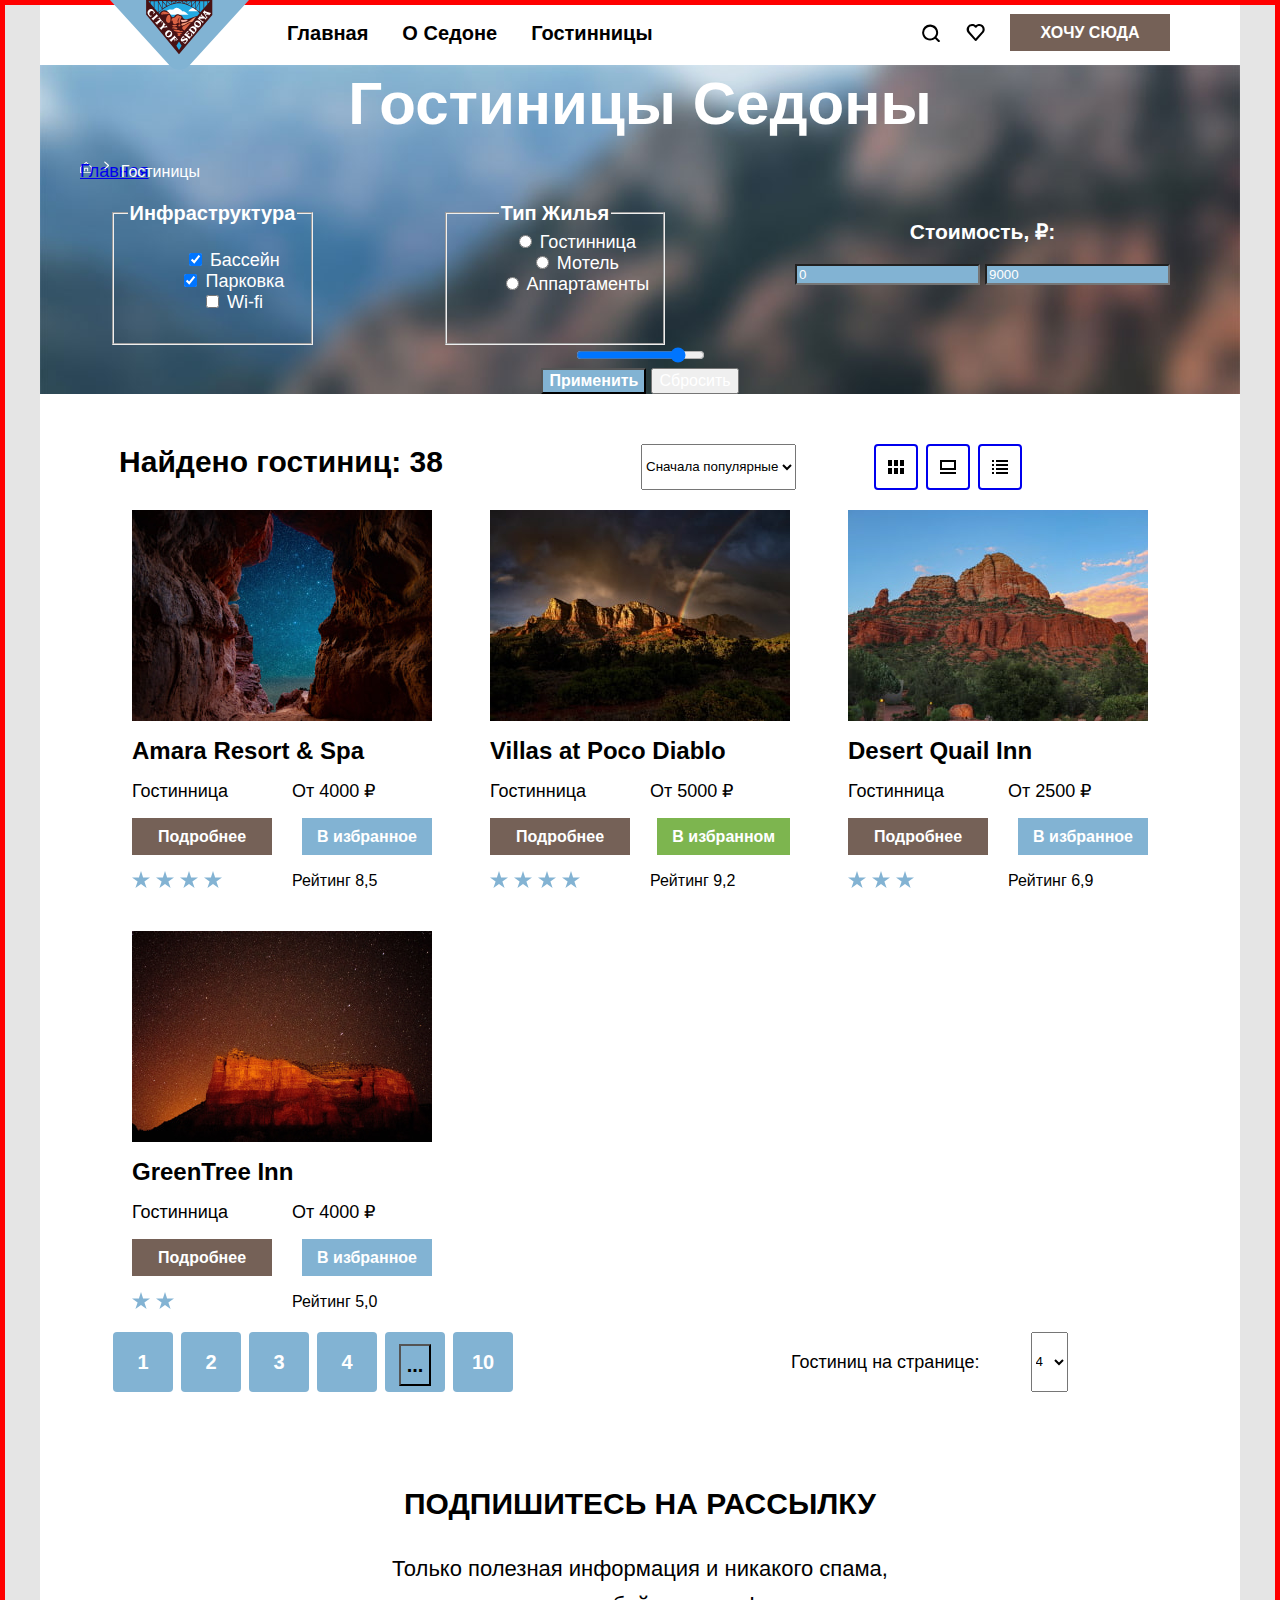
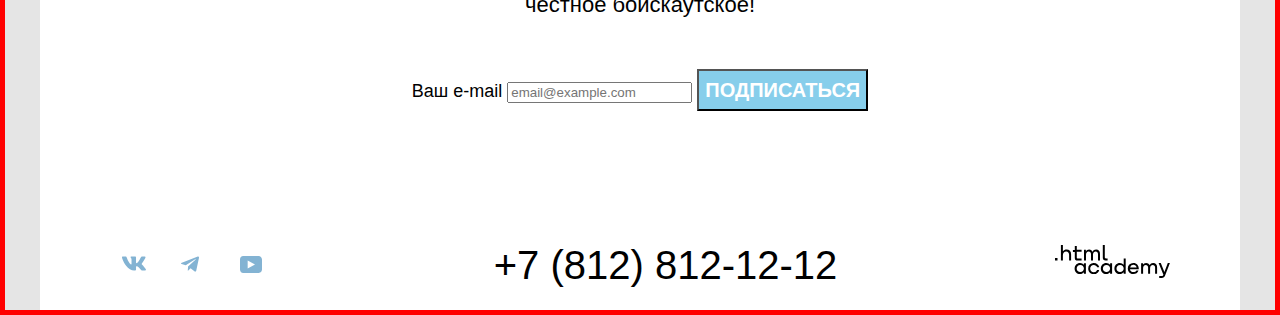
==== catalog.html @ 2bf690bb "30.06" ====
<!DOCTYPE html>
<html lang="ru">

<head>
  <meta charset="utf-8">
  <title>Седона</title>
  <link rel="stylesheet" href="./styles/styles.css">
</head>

<body>
  <div class="conteiner">
    <header class="page-header">
      <nav class="navigation">
        <a class="navigation-logo" href="#">
          <img class="navigation-logo-page-header" src="images-sedona/header/logo-sedona.svg" width="139" height="70"
            alt="Логотип Седона».">
        </a>
        <ul class="navigation-list">
          <li class="navigation-list-item">
            <a class="navigation-list-link" href="#">
              Главная
            </a>
          </li>
          <li class="navigation-list-item">
            <a class="navigation-list-link" href="sedona.html">
              О Седоне
            </a>
          </li>
          <li class="navigation-list-item">
            <a class="navigation-list-link" href="catalog.html">
              Гостинницы
            </a>
          </li>
        </ul>
        <ul class="navigation-use">
          <li class="navigation-use-item search">
            <a class="navigation-use-icon" href="#">
              <span class="visually-hidden">
                Поиск
              </span>
            </a>
          </li>
          <li class="navigation-use-item favorite">
            <a class="navigation-use-icon" href="#">
              <span class="visually-hidden">
                Нравится
              </span>
            </a>
          </li>
          <li class="navigation-use-button">
            <a class="navigation-use-button" href="#content">
              Хочу сюда
            </a>
          </li>
        </ul>
      </nav>
    </header>
    <main class="main-inner">
      <div class="filter-content-conteiner">
        <h1 class="main-inner-header">Гостиницы Седоны</h1>
        <ul class="breadcrumbs">
          <li class="breadcrumbs-item home-main">
            <a class="breadcrumbs-logo-home" href="index.html"><span class="visually hidden">Главная</span></a>
          </li>
          <li class="breadcrumbs-item symbol">
          </li>
          <li class="breadcrumbs-item">
            <a class="breadcrumbs-link" href="#">Гостиницы</a>
          </li>
        </ul>
        <section class="infrastructure">
          <h2 class="visually-hidden">Жилье в Седоне</h2>
          <form class="infrastructure-form" action="https://echo.htmlacademy.ru/" method="get">
            <fieldset class="infrastructure-filter-group">
              <legend class="infrastructure-filter-title">Инфраструктура</legend>
              <ul class="infrastructure-filter">
                <li class="infrastructure-filter-item">
                  <label class="infrastructure-filter-control">
                    <input class="infrastructure-filter-control-input" type="checkbox" name="swimming-pool" checked>
                    Бассейн
                  </label>
                </li>
                <li class="infrastructure-filter-item">
                  <label class="infrastructure-filter-control">
                    <input class="infrastructure-filter-control-input" type="checkbox" name="parking" checked>
                    Парковка
                  </label>
                </li>
                <li class="infrastructure-filter-item">
                  <label class="infrastructure-filter-control">
                    <input class="infrastructure-filter-control-input" type="checkbox" name="wi-fi">
                    Wi-fi
                  </label>
                </li>
              </ul>
            </fieldset>
            <fieldset class="infrastructure-filter-group">
              <legend class="infrastructure-filter-title">Тип Жилья</legend>
              <ul class="infrastructure-filter-list">
                <li class="infrastructure-filter-item">
                  <label class="infrastructure-filter-control">
                    <input class="infrastructure-filter-control-input" type="radio" name="housing-group" value="hotel">
                    Гостинница
                  </label>
                </li>
                <li class="infrastructure-filter-item">
                  <label class="infrastructure-filter-control">
                    <input class="infrastructure-filter-control-input" type="radio" name="housing-group" value="motel">
                    Мотель
                  </label>
                </li>
                <li class="infrastructure-filter-item">
                  <label class="infrastructure-filter-control">
                    <input class="infrastructure-filter-control-input" type="radio" name="housing-group"
                      value="apartments">
                    Аппартаменты
                  </label>
                </li>
              </ul>
            </fieldset>

            <section class="prise-filter">
              <h3 class="prise-title">Стоимость, ₽:</h3>
              
              <form class="prise-form" action="https://echo.htmlacademy.ru/" method="post">
                  <label class="visually-hidden" for="before">от</label>
                  <input class="field"  placeholder="от" type="prise" name="prise-before" id="before" value="0">
                  <label class="visually-hidden" for="before">до</label>
                  <input class="field"  placeholder="до" type="prise" name="prise-before" id="before" value="9000">
              </form>
            </section>
            <div class="range">
              <input type="range" min="1" max="9000" steps="1" value="7500">
            </div>

            <button class="button-filters-apply" type="submit">Применить</button>
            <button class="button-filters-reset" type="reset">Сбросить</button>
          </form>
        </section>
      </div>
      <div class="hotels-found">
      <h2 class="main-header-quantity">Найдено гостиниц: 38</h2>
      <select class="select-control-hotels" aria-label="Сортировка гостинниц">
        <option value="popular">Сначала популярные</option>
        <option value="cheapr">Сначала дешёвые</option>
        <option value="expensive">Сначала дорогие</option>
      </select>
      <a class="button-icon card" href="#">
        <span class="visually-hidden">Показать карточки</span>
      </a>
      <a class="button-icon sly" href="#">
        <span class="visually-hidden">Слайдшоу</span>
      </a>
      <a class="button-icon list" href="#">
        <span class="visually-hidden">Показать список</span>
      </a>
    </div>
      <!--Карточки Гостинниц-->
      <ul class="hotel-results">
        <li class="hotel">
          <img class="hotel-mountains" src="images-sedona/catalog-images/hotels/Amara-hotel.jpg" width="300"
            height="211" alt="Отель Амара">
          <h3 class="hotel-name">Amara Resort & Spa</h3>
          <span class="hotel-appellation">Гостинница</span>
          <span class="hotel-prise">От 4000 ₽</span>
          <a class="hotel-button-detailed" href="#">Подробнее</a>
          <button class="hotel-button-to-like" type="button">В избранное</button>
          <div class="hotel-raiting">
            <span class="hotel-star"></span>
            <span class="hotel-star"></span>
            <span class="hotel-star"></span>
            <span class="hotel-star"></span>
          </div>
          <div class="hotel-rate">
            Рейтинг 8,5
          </div>
        </li>
        <li class="hotel">
          <img class="hotel-mountains" src="images-sedona/catalog-images/hotels/Villas-hotel.jpg" width="300"
            height="211" alt="Отель Вилла Диабло">
          <h3 class="hotel-name">Villas at Poco Diablo</h3>
          <span class="hotel-appellation">Гостинница</span>
          <span class="hotel-prise">От 5000 ₽</span>
          <a class="hotel-button-detailed" href="#">Подробнее</a>
          <button class="hotel-button-in-like" type="button">В избранном</button>
          <div class="hotel-raiting">
            <span class="hotel-star"></span>
            <span class="hotel-star"></span>
            <span class="hotel-star"></span>
            <span class="hotel-star"></span>
          </div>
          <div class="hotel-rate">
            Рейтинг 9,2
          </div>
        </li>
        <li class="hotel">
          <img class="hotel-mountains" src="images-sedona/catalog-images/hotels/Desert-hotel.jpg" width="300"
            height="211" alt="Отель Пустыня">
          <h3 class="hotel-name">Desert Quail Inn</h3>
          <span class="hotel-appellation">Гостинница</span>
          <span class="hotel-prise">От 2500 ₽</span>
          <a class="hotel-button-detailed" href="#">Подробнее</a>
          <button class="hotel-button-to-like" type="button">В избранное</button>
          <div class="hotel-raiting">
            <span class="hotel-star"></span>
            <span class="hotel-star"></span>
            <span class="hotel-star"></span>
          </div>
          <div class=" hotel-rate">
            Рейтинг 6,9
          </div>
        </li>
        <li class="hotel">
          <img class="hotel-mountains" src="images-sedona/catalog-images/hotels/GreenTree-hotel.jpg" width="300"
            height="211" alt="Отель Зеленое дерево">
          <h3 class="hotel-name">GreenTree Inn</h3>
          <span class="hotel-appellation">Гостинница</span>
          <span class="hotel-prise">От 4000 ₽</span>
          <a class="hotel-button-detailed" href="#">Подробнее</a>
          <button class="hotel-button-to-like" type="button">В избранное</button>
          <div class="hotel-raiting">
            <span class="hotel-star"></span>
            <span class="hotel-star"></span>
          </div>
          <div class="hotel-rate">
            Рейтинг 5,0
          </div>
        </li>
      </ul>
      <div class="pagination-box">
      <ul class="pagination">
        <li class="pagination-item">
          <a class="pagination-link" href="#">1</a>
        </li>
        <li class="pagination-item">
          <a class="pagination-link" href="#">2</a>
        </li>
        <li class="pagination-item">
          <a class="pagination-link" href="#">3</a>
        </li>
        <li class="pagination-item">
          <a class="pagination-link" href="#">4</a>
        </li>
        <li class="pagination-item">
          <button class="pagination-link-button" type="button">...</button>
        </li>
        <li class="pagination-item">
          <a class="pagination-link" href="#">10</a>
      </ul>
      <p class="hotel-in-page">Гостиниц на странице:</p>
      <select class="select-control-hotel-list" aria-label="Количество отображаемых гостинниц">
        <option value="4">4</option>
        <option value="5">5</option>
        <option value="6">6</option>
        <option value="7">7</option>
        <option value="8">8</option>
        <option value="9">9</option>
        <option value="10">10</option>
      </select>
    </div>
    </main>
    <footer class="footer">
      <section class="mailing catalog">
        <h2 class="mailing-header">
          Подпишитесь на рассылку
        </h2>
        <p class="mailing-info">
          Только полезная информация и никакого спама, честное бойскаутское!
        </p>
        <form class="mailing-form" action="https://echo.htmlacademy.ru/" method="post">
          <label for="mailing-email">
            Ваш e-mail
          </label>
          <input class="mailing-field" placeholder="email@example.com" type="email" name="sending-form"
            id="mailing-email" required>
          <button class="mailing-button" type="submit">
            Подписаться
          </button>
        </form>
      </section>
      <nav class="navigation-footer">
          <ul class="footer-social-network">
            <li class="footer-social-network-item vkontakte">
              <a class="footer-social-network-button" href="https://vk.com/htmlacademy.ru" title="Вконтакте">
                <span class="visually-hidden">
                  Вконтакте
                </span>
              </a>
            </li>
            <li class="footer-social-network-item telegram">
              <a class="footer-social-network-button" href="https://t.me/htmlacademy.ru" title="Телеграм">
                <span class="visually-hidden">
                  Телеграм
                </span>
              </a>
            </li>
            <li class="footer-social-network-item youtube">
              <a class="footer-social-network-button" href="https://www.youtube.com/user/htmlacademy.ru" title="Ютуб">
                <span class="visually-hidden">
                  Ютуб
                </span>
              </a>
            </li>
          </ul>
          <div class="footer-telephone">
            <a class="contacts-phone" href="tel:+78128121212">
              +7 (812) 812-12-12
            </a>
          </div>
          <div class="footer-logo">
            <a class="footer-logo-academy" href="https://htmlacademy.ru">
            </a>
          </div>
      </nav>
    </footer>
  </div>
</body>
</html>
---- styles/styles.css ----
@font-face {
  font-family: "PT Sans";
  font-style: normal;
  font-weight: 400;
  src: url("fonts/ptsans-400.woff2") format("woff2");
  font-display: swap;
}

@font-face {
  font-family: "PT Sans";
  font-style: normal;
  font-weight: 700;
  src: url("fonts/ptsans-700.woff2") format("woff2");
  font-display: swap;
}

.html {
  height: 100%;
  min-height: 100%;
}

body {
  padding: 0;
  margin: 0;
  display: flex;
  flex-direction: column;
  font-family: "PT Sans", sans-serif;
  font-weight: 400;
  font-size: 18px;
  line-height: 21px;
  color: #000000;
  background-color: #FFFFFF;
  text-align: center;
  outline: 5px solid red;
  outline-offset: -5px;
  height: 100%;
  min-height: 100%;
  background-color: #E5E5E5;
  padding-left: 40px;
  padding-right: 40px;
}

.conteiner {
  margin: 0 auto;
  width: 1200px;
  background-color: #ffffff;
  height: 100%;
  min-height: 100%;
}

.visually-hidden {
  position: absolute;
  width: 1px;
  height: 1px;
  margin: -1px;
  padding: 0;
  border: 0;
  clip: rect(0 0 0 0);
  overflow: hidden;
}

.page-header {
  font-size: 20px;
  line-height: 26px;
  font-weight: 700;
}

.navigation {
  display: flex;
  width: 1060px;
  margin: 0 auto;
}

.navigation-logo {
  position: relative;
  display: block;
  width: 130px;
  margin-right: 47px;
}

.navigation-logo-page-header {
  position: absolute;
  left: 0;
  top: 0;
  z-index: 2;
}

.navigation-list {
  margin: 0;
  padding: 0 24px 0 0;
  display: flex;
  list-style-type: none;
}

.navigation-use {
  margin: 0;
  padding: 0;
  margin-left: auto;
  display: flex;
  list-style-type: none;
  align-items: center;
}

.navigation-list-item {
  margin: 20px 34px 19px 0;
}

.navigation-list-link {
  font-weight: 700;
  text-decoration: none;
  color: #000000;
  background-color: #ffffff;
}

.navigation-use-item {
  margin-right : 24px;
}
.navigation-use-icon {
  width: 20px;
  height: 18px;
  display: block;
}
.search {
  background-image: url("../images-sedona/header/search.svg");
  width: 20px;
  height: 18px;
  background-repeat: no-repeat;
}

.favorite {
  background-image: url("../images-sedona/header/favorite.svg");
  width: 20px;
  height: 17px;
  background-repeat: no-repeat;
}

.navigation-use-button {
  font-size: 16px;
  line-height: 20px;
  font-weight: 700;
  color: #FFFFFF;
  background-color: #756157;
  text-decoration: none;
  text-transform: uppercase;
  border: #756157;
  padding: 9px 15px 8px;
  margin: 14px 0px 14px;
  width: 130px;
}

.main {
  flex-grow: 2;
}

.main-logo {
  background-image: url("../images-sedona/index-images/index-background.jpg");
  background-size: 1200px auto;
  height: 485px;
  background-repeat: no-repeat;
  background-color: #87CEEB;
  position: relative;
}

.main-logo-welcome {
  margin-top: 51px;
  margin-bottom: 26px;

}
.conteiner-edge {
  background-image: url("../images-sedona/index-images/under-edge.svg");
  height: 57px;
  background-repeat: no-repeat;
  position: absolute;
  width: 1200px;
  bottom: 0;
  }
.main-box {
  padding: 63px 0 90px ;
}
.main-title {
  font-size: 30px;
  line-height: 36px;
  font-weight: 700;
  text-transform: uppercase;
  width: 750px;
  height: 72px;
  margin: 0 auto 31px;
}

.main-subtitle {
  font-size: 22px;
  line-height: 26px;
  margin: 0 auto;
  width: 750px;
}
.advantages {
  justify-content: space-between;
  display: flex;
  flex-wrap: wrap;
}

.advantages-pictures-city {
  display: block;
}

.advantages-pictures-canyon {
  display: block;
}
.advantages-place-number {
margin-bottom: 30px;
}
.advantages-place-description {
margin: 0;
}
.advantages-place-heading {
  font-size: 24px;
  line-height: 28px;
  font-weight: 700;
  text-transform: uppercase;
  margin: 0;
  margin-bottom: 30px;
}

.advantages-comfort-needs {
  font-size: 24px;
  line-height: 28px;
  font-weight: 700;
  text-transform: uppercase;
  margin: 0;
  margin-bottom: 30px;
}
.advantages-comfort-neds-description {
  margin: 0;
}

.advantages-comfort {
  width: 400px;
  min-height: 384px;
  display: flex;
  justify-content: center;
  flex-direction: column;
  align-items: center;
  box-sizing: border-box;
  padding: 0 70px;
}
.advantages-place {
  width: 400px;
  min-height: 384px;
  display: flex;
  flex-direction: column;
  align-items: center;
  box-sizing: border-box;
  justify-content: center;
  padding: 0 60px;
}
.town-bridge {
  color: #ffffff;
  background-color: #82B3D3;
  padding: 0 75px;
}

.advantages-comfort-image {
  width: 75px;
  height: 76px;
  background-repeat: no-repeat;
  display: block;
  margin-left: auto;
  margin-right: auto;
  margin-bottom: 25px;
}

.home {
  background-image: url("../images-sedona/index-images/advantages/home.svg");
}

.burger {
  background-image: url("../images-sedona/index-images/advantages/food.svg");
}

.present {
  background-image: url("../images-sedona/index-images/advantages/present.svg");
}

.comfort-background {
  background: rgba(131, 179, 211, 0.12);
}

.place-background {
  background: rgba(131, 179, 211, 0.2);
}

.interest {
  display: block;
  padding: 91px 0 93px;
}

.interest-heading {
  text-transform: uppercase;
  font-weight: 700;
  font-size: 30px;
  line-height: 36px;
  width: 400px;
  margin: 0 auto 29px;
}

.interest-text {
  font-size: 22px;
  line-height: 26px;
  width: 650px;
  margin: 0 auto 68px;
}

.interest-button-search-hotei-in-Sedona {
  font-size: 20px;
  line-height: 36px;
  font-weight: 700;
  color: #FFFFFF;
  background-color: #756157;
  text-decoration: none;
  text-transform: uppercase;
  border: #756157;
  padding: 12px 15px;
  display: block;
  width: 574px;
  margin: auto;
}

.mailing {
  display: block;
  padding: 94px 0;
  margin: 0 auto;
}

.index {
  background-image: url("../images-sedona/index-images/background-mailing.jpg");
  background-size: 100% auto;
  background-repeat: no-repeat;
  background-color: #87CEEB;
  color: #ffffff;
  text-align: center;
}

.mailing-header {
  font-weight: 700;
  font-size: 30px;
  line-height: 36px;
  text-transform: uppercase;
  text-align: center;
  width: 500px;
  margin: 0 auto 29px;
}

.mailing-info {
  font-size: 22px;
  line-height: 36px;
  text-align: center;
  width: 500px;
  margin: 0 auto 46px;
}
.mailing-form {
  width: 770px;
  margin: 0 auto;
}
.mailing-button {
  font-size: 20px;
  line-height: 36px;
  font-weight: 700;
  color: #FFFFFF;
  background-color: #87CEEB;
  text-decoration: none;
  text-transform: uppercase;
  text-align: center;
  margin: 0 auto;
}

.footer-social-network {
  display: flex;
  padding: 0;
  width: 142px;
  justify-content: space-between;
  margin: auto 12px;
}

.footer-social-network-item {
  width: 24px;
  height: 17px;
  background-repeat: no-repeat;
  display: block;
}
.footer-social-network-button {
  width: 24px;
  height: 17px;
  display: block;
}
.vkontakte {
  background-image: url("../images-sedona/footer/vk.svg");
}

.telegram {
  background-image: url("../images-sedona/footer/telegram.svg");
}

.youtube {
  background-image: url("../images-sedona/footer/youtube.svg");
}

.contacts-phone {
  font-size: 40px;
  line-height: 40px;
  text-decoration: none;
  color: #000000;
}

.footer-logo {
  background-image: url("../images-sedona/footer/academy.svg");
  width: 115px;
  height: 33px;
}
.footer-logo-academy {
  display: block;
  width: 115px;
  height: 33px;
}
.navigation-footer {
  display: flex;
  justify-content: space-between;
  margin: 0 auto;
padding: 40px 70px 30px;

}


/*catalog*/
.filter-content-conteiner {
  background-image: url("../images-sedona/catalog-images/filter-backround.jpg");
  width: 1200px;
  background-color: #82B3D3;
  background-repeat: no-repeat;
}
.filter-content-conteiner {
  margin-bottom: 50px;
}

.main-inner-header {
  font-weight: 700;
  font-size: 60px;
  line-height: 78px;
  color: #ffffff;
  margin: 0;
}

.breadcrumbs {
  display: flex;
  justify-content: space-between;
  width: 120px;
  list-style-type: none;
}

.home-main {
  background-image: url("../images-sedona/catalog-images/logo-home.svg");
  width: 12px;
  height: 12px;
  margin-right: 10px;
}

.symbol {
  background-image: url("../images-sedona/catalog-images/simbol.svg");
  width: 5px;
  height: 8px;
  margin-right: 10px;
}

.breadcrumbs-link {
  font-size: 16px;
  line-height: 21px;
  color: #ffffff;
  text-decoration: none;

}

.infrastructure-form {
  display: flex;
  justify-content: space-between;
  margin: 0;
  padding: 0;
  text-align: center;
  padding: 0 70px 0;
}
.infrastructure-filter {
  list-style-type: none;
}
.infrastructure-filter-title {
  font-weight: 700;
  font-size: 20px;
  line-height: 26px;
  color: #ffffff;
}
.infrastructure-filter-list {
  list-style-type: none;
  margin: 0;
}
.infrastructure-filter-control {
  color: #ffffff;
}
.prise-title {
  color: #ffffff;
}
.field {
  color: #ffffff;
  background-color: #82B3D3;
}
.button-filters-apply {
  font-weight: 700;
  font-size: 16px;
  line-height: 20px;
  color: #ffffff;
  background-color: #82B3D3;
}

.button-filters-reset {
  font-size: 16px;
  line-height: 20px;
  color: #ffffff;
}
.hotels-found {
  display: flex;
  padding: 0 72px;
}
.main-header-quantity {
  font-weight: 700;
  font-size: 30px;
  line-height: 36px;
  min-width: 338px;
  margin: 0 191px 0 0;
}
.select-control-hotels {
margin-right: 78px;
 }
 .button-icon {
  border-color: #000000;
  border: solid;
  padding: 14px 12px;
  border-width: 2px;
  border-radius: 4px;
  background-position: center;
  margin-right: 8px;
 }
 .card {
  background-image: url("../images-sedona/catalog-images/icon-table.svg");
  width: 16px;
  height: 14px;
  background-repeat: no-repeat;

}

.sly {
  background-image: url("../images-sedona/catalog-images/icon-slideshow.svg");
  width: 16px;
  height: 14px;
  background-repeat: no-repeat;
}

.list {
  background-image: url("../images-sedona/catalog-images/icon-list.svg");
  width: 16px;
  height: 14px;
  background-repeat: no-repeat;
}
.hotel-results {
  justify-content: space-between;
  display: flex;
  flex-wrap: wrap;
  padding: 0 72px 0;
  list-style-type: none;
  margin: 0;
}
.hotel {
  padding: 20px;
  justify-content: space-between;
  display: flex;
  flex-wrap: wrap;
  width: 340px;
  box-sizing: border-box;
}
.hotel-mountains {
  margin-bottom: 16px;
}
.hotel-name {
  font-weight: 700;
  font-size: 24px;
  line-height: 28px;
  margin: 0;
  width: 300px;
  text-align: start;
  margin-bottom: 16px;
}
.hotel-appellation {
  min-width: 140px;
  text-align: start;
  margin-bottom: 16px;
  margin-right: 20px;
}

.hotel-prise {
  min-width: 140px;
  text-align: start;
  margin-bottom: 16px;
}
.hotel-button-detailed {
  font-weight: 700;
  font-size: 16px;
  line-height: 20px;
  text-decoration: none;
  color: #ffffff;
  background-color: #756157;
  padding: 9px 15px 8px;
  min-width: 110px;
  margin-bottom: 16px;
  margin-right: 20px;
  border: 0;
}

.hotel-button-to-like {
  font-weight: 700;
  font-size: 16px;
  line-height: 20px;
  text-decoration: none;
  color: #ffffff;
  background-color: #82B3D3;
  padding: 9px 15px 8px;
  min-width: 110px;
  margin-bottom: 16px;
  border: 0;
}

.hotel-button-in-like {
  font-weight: 700;
  font-size: 16px;
  line-height: 20px;
  text-decoration: none;
  color: #ffffff;
  background-color: #7DB54F;
  padding: 9px 15px 8px;
  min-width: 110px;
  margin-bottom: 16px;
  border: 0;
}
.hotel-raiting {
  min-width: 140px;
  text-align: start;
  display: flex;
}
.hotel-star {
  background-image: url("../images-sedona/catalog-images/star.svg");
  width: 18px;
  height: 17px;
  background-repeat: no-repeat;
  text-align: start;
  margin-right: 6px;
  display: block;

}
.hotel-rate {
  font-size: 16px;
  line-height: 20px;
  min-width: 140px;
  text-align: start;
}
.pagination-box {
  display: flex;
  padding: 0 71px 0 73px;
}
.pagination {
  display: flex;
  list-style-type: none;
  padding: 0;
  margin: 0 270px 0 0;
}
.pagination-item {
    width: 60px;
  height: 60px;
  background-color: #82B3D3;
  padding: 12px 0;
  box-sizing: border-box;
  border-radius: 4px;
  margin-right: 8px;
}
.pagination-link {
  font-weight: 700;
  font-size: 20px;
  line-height: 36px;
  text-decoration: none;
  color: #ffffff;

}
.hotel-in-page {
  margin: 0 51px 0 0;
  padding: 20px 0 17px;
}
.pagination-link-button {
  font-weight: 700;
  font-size: 20px;
  line-height: 36px;
  text-decoration: none;
  background-color: #82B3D3;
  color: #000000;
}




.pagination-item {
  border: 12px 24px;
}
.hotel-mountains-star {
  margin: 0 auto;
  display: block;
}
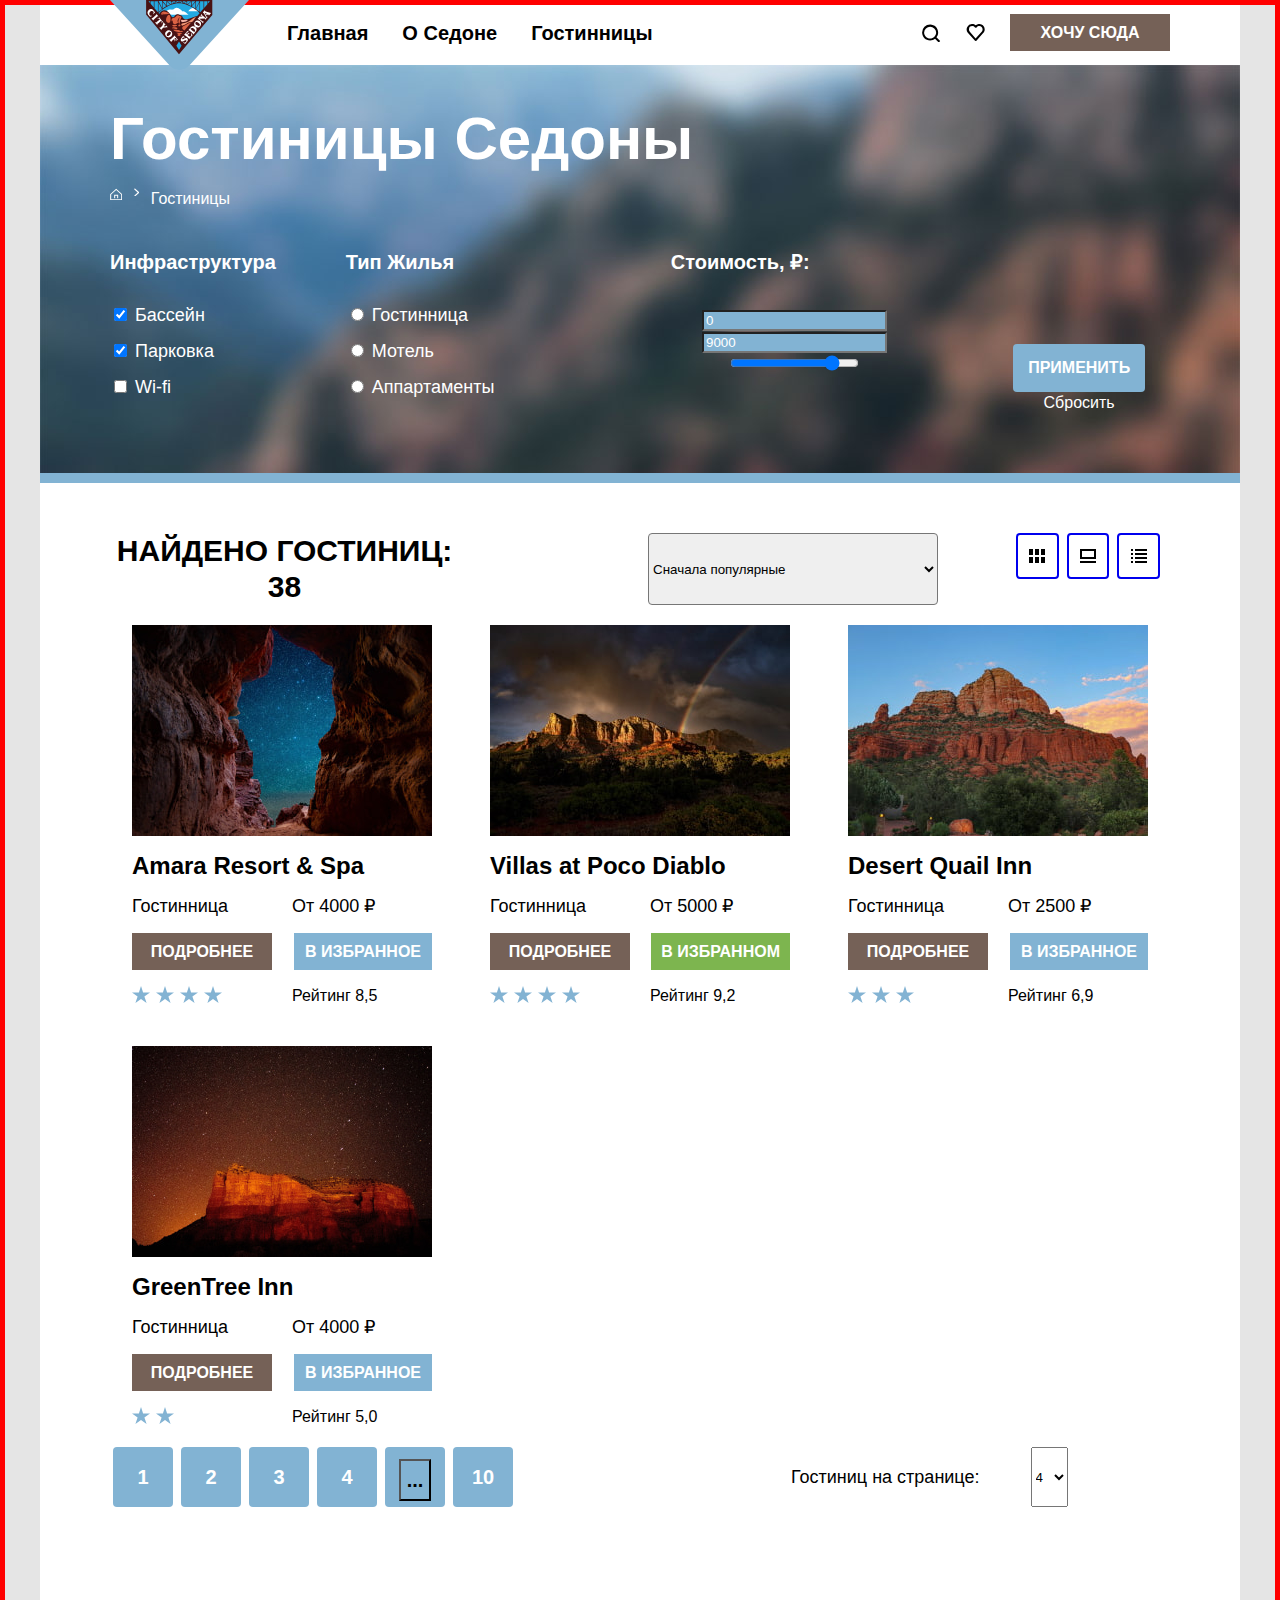
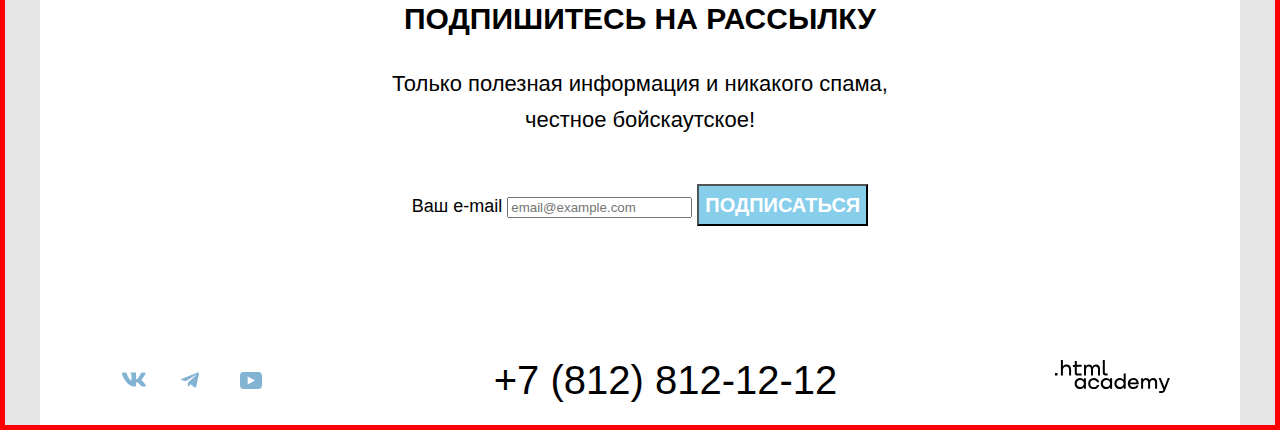
==== commit 879783f2: "не готово" ====
--- a/catalog.html
+++ b/catalog.html
@@ -60,7 +60,7 @@
         <h1 class="main-inner-header">Гостиницы Седоны</h1>
         <ul class="breadcrumbs">
           <li class="breadcrumbs-item home-main">
-            <a class="breadcrumbs-logo-home" href="index.html"><span class="visually hidden">Главная</span></a>
+            <a class="breadcrumbs-logo-home" href="index.html"><span class="visually-hidden">Главная</span></a>
           </li>
           <li class="breadcrumbs-item symbol">
           </li>
@@ -71,7 +71,7 @@
         <section class="infrastructure">
           <h2 class="visually-hidden">Жилье в Седоне</h2>
           <form class="infrastructure-form" action="https://echo.htmlacademy.ru/" method="get">
-            <fieldset class="infrastructure-filter-group">
+            <fieldset class="infrastructure-filter-group checkbox-filter">
               <legend class="infrastructure-filter-title">Инфраструктура</legend>
               <ul class="infrastructure-filter">
                 <li class="infrastructure-filter-item">
@@ -94,9 +94,9 @@
                 </li>
               </ul>
             </fieldset>
-            <fieldset class="infrastructure-filter-group">
+            <fieldset class="infrastructure-filter-group radio-filter">
               <legend class="infrastructure-filter-title">Тип Жилья</legend>
-              <ul class="infrastructure-filter-list">
+              <ul class="infrastructure-filter">
                 <li class="infrastructure-filter-item">
                   <label class="infrastructure-filter-control">
                     <input class="infrastructure-filter-control-input" type="radio" name="housing-group" value="hotel">
@@ -118,26 +118,28 @@
                 </li>
               </ul>
             </fieldset>
-
-            <section class="prise-filter">
+            <div class="prise-filter">
               <h3 class="prise-title">Стоимость, ₽:</h3>
-              
               <form class="prise-form" action="https://echo.htmlacademy.ru/" method="post">
                   <label class="visually-hidden" for="before">от</label>
                   <input class="field"  placeholder="от" type="prise" name="prise-before" id="before" value="0">
                   <label class="visually-hidden" for="before">до</label>
                   <input class="field"  placeholder="до" type="prise" name="prise-before" id="before" value="9000">
               </form>
-            </section>
             <div class="range">
               <input type="range" min="1" max="9000" steps="1" value="7500">
             </div>
-
+          </div>
+          <div class="buttons">
             <button class="button-filters-apply" type="submit">Применить</button>
             <button class="button-filters-reset" type="reset">Сбросить</button>
-          </form>
-        </section>
+          </div>
+         </form>
       </div>
+          </section>
+
+
+
       <div class="hotels-found">
       <h2 class="main-header-quantity">Найдено гостиниц: 38</h2>
       <select class="select-control-hotels" aria-label="Сортировка гостинниц">
@@ -154,6 +156,7 @@
       <a class="button-icon list" href="#">
         <span class="visually-hidden">Показать список</span>
       </a>
+    
     </div>
       <!--Карточки Гостинниц-->
       <ul class="hotel-results">
--- a/styles/styles.css
+++ b/styles/styles.css
@@ -144,7 +144,6 @@
   text-transform: uppercase;
   border: #756157;
   padding: 9px 15px 8px;
-  margin: 14px 0px 14px;
   width: 130px;
 }
 
@@ -433,20 +432,23 @@
 /*catalog*/
 .filter-content-conteiner {
   background-image: url("../images-sedona/catalog-images/filter-backround.jpg");
-  width: 1200px;
   background-color: #82B3D3;
   background-repeat: no-repeat;
-}
-.filter-content-conteiner {
   margin-bottom: 50px;
-}
+  grid-template-columns: 183px 183px 288px 160px;
+  padding: 35px 70px 70px;
+}
+
 
 .main-inner-header {
   font-weight: 700;
   font-size: 60px;
   line-height: 78px;
   color: #ffffff;
-  margin: 0;
+  grid-column: 1 / -1; 
+  margin: 0 0 10px 0;
+  padding: 0;
+  text-align: start;
 }
 
 .breadcrumbs {
@@ -454,6 +456,8 @@
   justify-content: space-between;
   width: 120px;
   list-style-type: none;
+  margin: 0 0 40px 0;
+  padding: 0;
 }
 
 .home-main {
@@ -477,64 +481,109 @@
   text-decoration: none;
 
 }
-
+.infrastructure {
+  display: flex;
+}
+.infrastructure-filter-group {
+  border: none;
+  margin: 0;
+  padding: 0;
+}
 .infrastructure-form {
   display: flex;
-  justify-content: space-between;
-  margin: 0;
-  padding: 0;
-  text-align: center;
-  padding: 0 70px 0;
+  margin: 0;
+  padding: 0;
+}
+.checkbox-filter {
+  margin-right: 70px;
+}
+.radio-filter {
+  margin-right: 175px;
 }
 .infrastructure-filter {
   list-style-type: none;
+  margin: 0;
+  padding: 0;
+  text-align: start;
 }
 .infrastructure-filter-title {
   font-weight: 700;
   font-size: 20px;
   line-height: 26px;
   color: #ffffff;
-}
-.infrastructure-filter-list {
-  list-style-type: none;
-  margin: 0;
+  margin: 0 0 30px 0;
+  padding: 0;
+  min-width: 150px;
+  text-align: start;
+}
+
+.infrastructure-filter-item {
+  margin-bottom: 15px;
 }
 .infrastructure-filter-control {
   color: #ffffff;
 }
 .prise-title {
   color: #ffffff;
+  font-weight: 700;
+  font-size: 20px;
+  line-height: 26px;
+  margin: 0 0 34px 0;
+  text-align: start;
+
 }
 .field {
   color: #ffffff;
   background-color: #82B3D3;
 }
+.prise-filter {
+margin-right: 70px;
+}
+
+.buttons {
+  align-self: end;
+}
 .button-filters-apply {
   font-weight: 700;
   font-size: 16px;
+  text-transform: uppercase;
   line-height: 20px;
   color: #ffffff;
   background-color: #82B3D3;
+  padding: 14px 15px;
+  border-radius: 4px;
+  border: none;
 }
 
 .button-filters-reset {
   font-size: 16px;
   line-height: 20px;
   color: #ffffff;
+  background-color: inherit;
+  border: 0;
+  margin: 0;
+  padding: 0;
 }
 .hotels-found {
   display: flex;
   padding: 0 72px;
 }
 .main-header-quantity {
+  text-transform: uppercase;
   font-weight: 700;
   font-size: 30px;
   line-height: 36px;
-  min-width: 338px;
+  align-self: start;
   margin: 0 191px 0 0;
 }
 .select-control-hotels {
 margin-right: 78px;
+border-radius: 4px;
+min-width: 290px;
+
+ }
+ .button-icon-conteiner {
+  margin-left: auto;
  }
  .button-icon {
   border-color: #000000;
@@ -610,6 +659,7 @@
   font-weight: 700;
   font-size: 16px;
   line-height: 20px;
+  text-transform: uppercase;
   text-decoration: none;
   color: #ffffff;
   background-color: #756157;
@@ -624,26 +674,30 @@
   font-weight: 700;
   font-size: 16px;
   line-height: 20px;
+  text-transform: uppercase;
   text-decoration: none;
   color: #ffffff;
   background-color: #82B3D3;
-  padding: 9px 15px 8px;
+  padding: 9px 11px 8px;
   min-width: 110px;
   margin-bottom: 16px;
   border: 0;
+  max-width: 140px;
 }
 
 .hotel-button-in-like {
   font-weight: 700;
   font-size: 16px;
   line-height: 20px;
+  text-transform: uppercase;
   text-decoration: none;
   color: #ffffff;
   background-color: #7DB54F;
-  padding: 9px 15px 8px;
+  padding: 9px 10px 8px;
   min-width: 110px;
   margin-bottom: 16px;
   border: 0;
+  max-width: 140px;
 }
 .hotel-raiting {
   min-width: 140px;
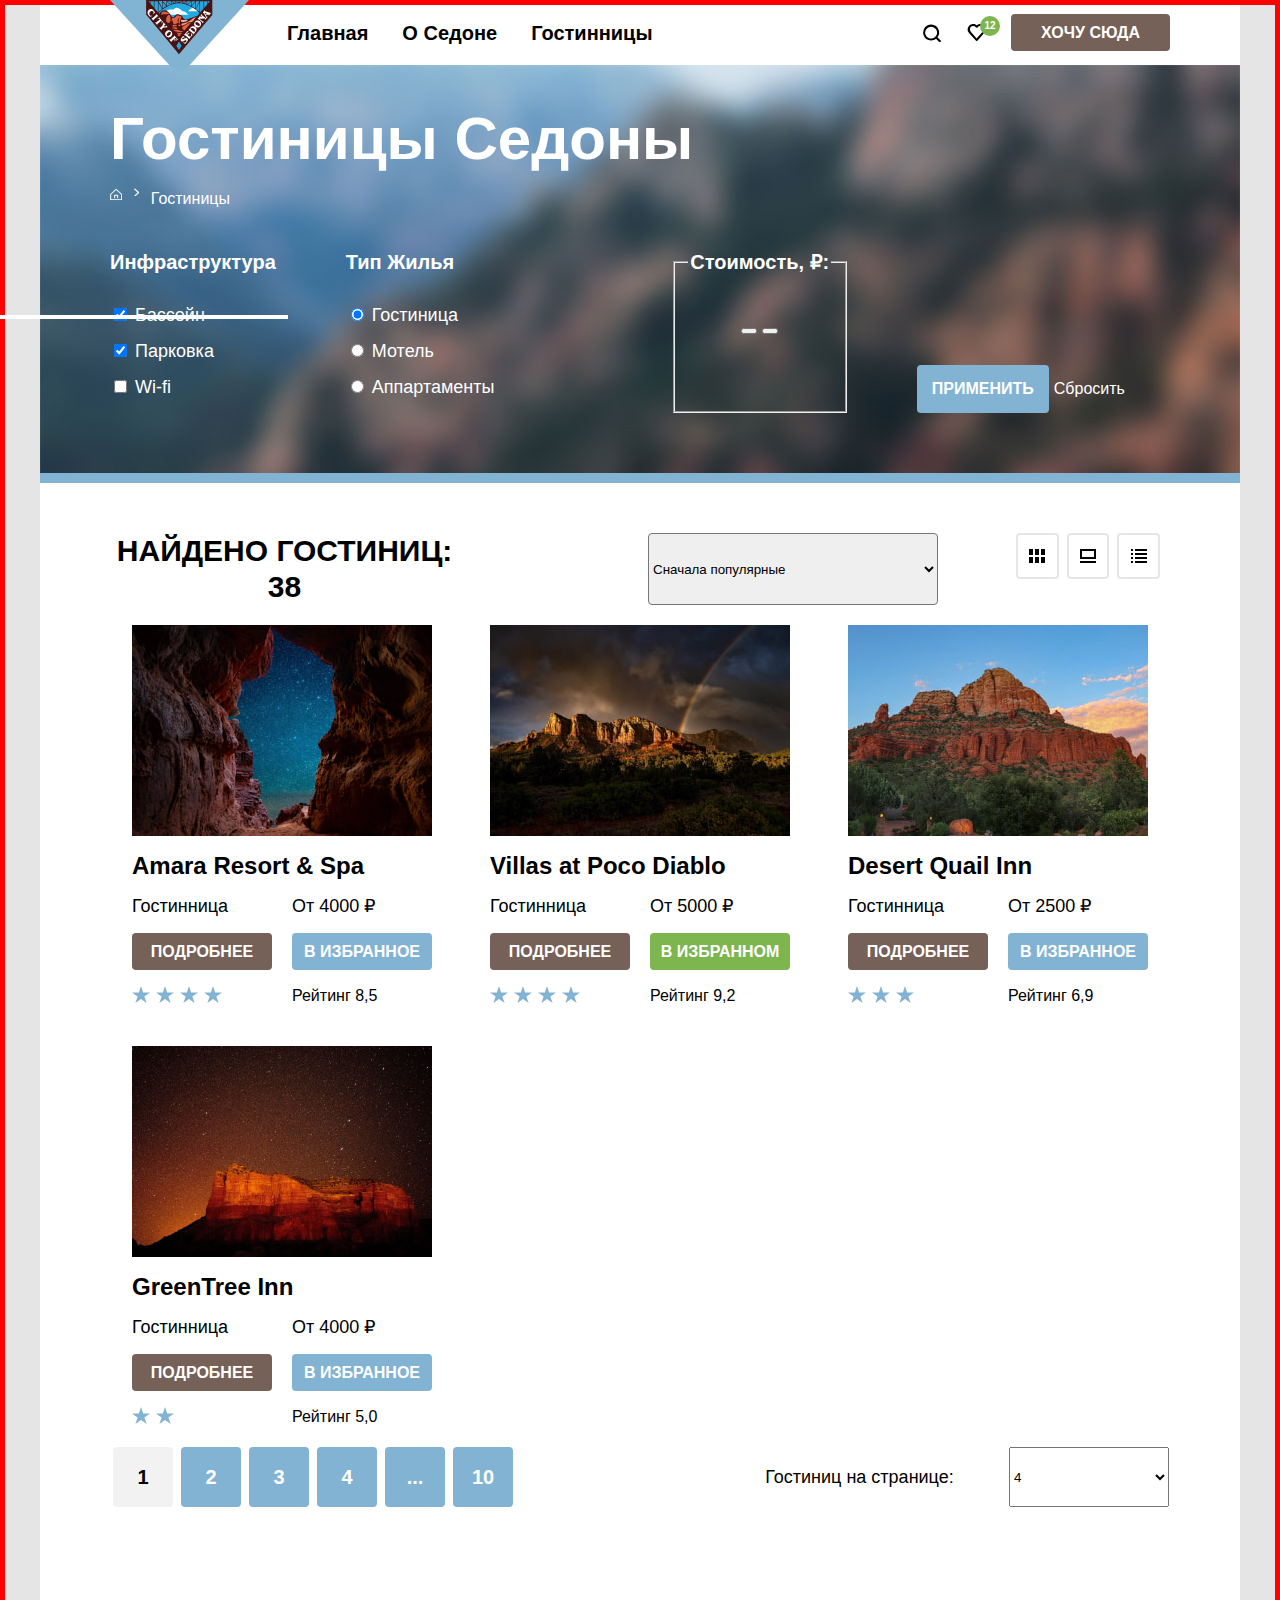
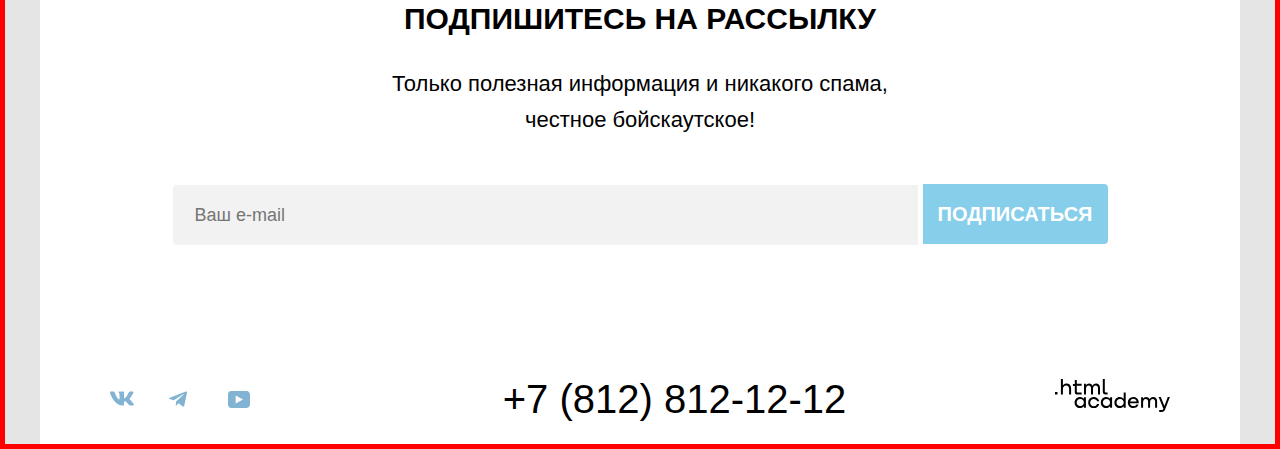
==== commit 0e03ff52: "great" ====
--- a/catalog.html
+++ b/catalog.html
@@ -40,15 +40,16 @@
               </span>
             </a>
           </li>
-          <li class="navigation-use-item favorite">
+          <li class="navigation-use-item favorite ">
             <a class="navigation-use-icon" href="#">
+              <span class="circle">12</span>
               <span class="visually-hidden">
                 Нравится
               </span>
             </a>
           </li>
           <li class="navigation-use-button">
-            <a class="navigation-use-button" href="#content">
+            <a class="navigation-use-button brown-button" href="#content">
               Хочу сюда
             </a>
           </li>
@@ -99,8 +100,9 @@
               <ul class="infrastructure-filter">
                 <li class="infrastructure-filter-item">
                   <label class="infrastructure-filter-control">
-                    <input class="infrastructure-filter-control-input" type="radio" name="housing-group" value="hotel">
-                    Гостинница
+                    <input class="infrastructure-filter-control-input" type="radio" name="housing-group" value="hotel"
+                      checked>
+                    Гостиница
                   </label>
                 </li>
                 <li class="infrastructure-filter-item">
@@ -118,46 +120,46 @@
                 </li>
               </ul>
             </fieldset>
-            <div class="prise-filter">
-              <h3 class="prise-title">Стоимость, ₽:</h3>
-              <form class="prise-form" action="https://echo.htmlacademy.ru/" method="post">
-                  <label class="visually-hidden" for="before">от</label>
-                  <input class="field"  placeholder="от" type="prise" name="prise-before" id="before" value="0">
-                  <label class="visually-hidden" for="before">до</label>
-                  <input class="field"  placeholder="до" type="prise" name="prise-before" id="before" value="9000">
-              </form>
-            <div class="range">
-              <input type="range" min="1" max="9000" steps="1" value="7500">
+            <fieldset class="prise-filter">
+              <legend class="prise-title">Стоимость, ₽:</legend>
+              <div class="range">
+                <div class="range-window">
+
+                </div>
+              <div class="range-line">
+                <span class="line"></span>
+                <button class="button-range"></button>
+                <button class="button-range"></button>
+              </div>
+            </fieldset>
+            <div class="buttons">
+              <button class="button-filters-apply blu-button" type="submit">Применить</button>
+              <button class="button-filters-reset" type="reset">Сбросить</button>
             </div>
-          </div>
-          <div class="buttons">
-            <button class="button-filters-apply" type="submit">Применить</button>
-            <button class="button-filters-reset" type="reset">Сбросить</button>
-          </div>
-         </form>
+          </form>
       </div>
-          </section>
+      </section>
 
 
 
       <div class="hotels-found">
-      <h2 class="main-header-quantity">Найдено гостиниц: 38</h2>
-      <select class="select-control-hotels" aria-label="Сортировка гостинниц">
-        <option value="popular">Сначала популярные</option>
-        <option value="cheapr">Сначала дешёвые</option>
-        <option value="expensive">Сначала дорогие</option>
-      </select>
-      <a class="button-icon card" href="#">
-        <span class="visually-hidden">Показать карточки</span>
-      </a>
-      <a class="button-icon sly" href="#">
-        <span class="visually-hidden">Слайдшоу</span>
-      </a>
-      <a class="button-icon list" href="#">
-        <span class="visually-hidden">Показать список</span>
-      </a>
-    
-    </div>
+        <h2 class="main-header-quantity">Найдено гостиниц: 38</h2>
+        <select class="select-control-hotels" aria-label="Сортировка гостинниц">
+          <option value="popular">Сначала популярные</option>
+          <option value="cheapr">Сначала дешёвые</option>
+          <option value="expensive">Сначала дорогие</option>
+        </select>
+        <a class="button-icon card" href="#">
+          <span class="visually-hidden">Показать карточки</span>
+        </a>
+        <a class="button-icon sly" href="#">
+          <span class="visually-hidden">Слайдшоу</span>
+        </a>
+        <a class="button-icon list" href="#">
+          <span class="visually-hidden">Показать список</span>
+        </a>
+
+      </div>
       <!--Карточки Гостинниц-->
       <ul class="hotel-results">
         <li class="hotel">
@@ -166,8 +168,8 @@
           <h3 class="hotel-name">Amara Resort & Spa</h3>
           <span class="hotel-appellation">Гостинница</span>
           <span class="hotel-prise">От 4000 ₽</span>
-          <a class="hotel-button-detailed" href="#">Подробнее</a>
-          <button class="hotel-button-to-like" type="button">В избранное</button>
+          <a class="hotel-button-detailed brown-button" href="#">Подробнее</a>
+          <button class="hotel-button-to-like blu-button" type="button">В избранное</button>
           <div class="hotel-raiting">
             <span class="hotel-star"></span>
             <span class="hotel-star"></span>
@@ -184,7 +186,7 @@
           <h3 class="hotel-name">Villas at Poco Diablo</h3>
           <span class="hotel-appellation">Гостинница</span>
           <span class="hotel-prise">От 5000 ₽</span>
-          <a class="hotel-button-detailed" href="#">Подробнее</a>
+          <a class="hotel-button-detailed brown-button" href="#">Подробнее</a>
           <button class="hotel-button-in-like" type="button">В избранном</button>
           <div class="hotel-raiting">
             <span class="hotel-star"></span>
@@ -202,8 +204,8 @@
           <h3 class="hotel-name">Desert Quail Inn</h3>
           <span class="hotel-appellation">Гостинница</span>
           <span class="hotel-prise">От 2500 ₽</span>
-          <a class="hotel-button-detailed" href="#">Подробнее</a>
-          <button class="hotel-button-to-like" type="button">В избранное</button>
+          <a class="hotel-button-detailed brown-button" href="#">Подробнее</a>
+          <button class="hotel-button-to-like blu-button" type="button">В избранное</button>
           <div class="hotel-raiting">
             <span class="hotel-star"></span>
             <span class="hotel-star"></span>
@@ -219,8 +221,8 @@
           <h3 class="hotel-name">GreenTree Inn</h3>
           <span class="hotel-appellation">Гостинница</span>
           <span class="hotel-prise">От 4000 ₽</span>
-          <a class="hotel-button-detailed" href="#">Подробнее</a>
-          <button class="hotel-button-to-like" type="button">В избранное</button>
+          <a class="hotel-button-detailed brown-button" href="#">Подробнее</a>
+          <button class="hotel-button-to-like blu-button" type="button">В избранное</button>
           <div class="hotel-raiting">
             <span class="hotel-star"></span>
             <span class="hotel-star"></span>
@@ -231,36 +233,36 @@
         </li>
       </ul>
       <div class="pagination-box">
-      <ul class="pagination">
-        <li class="pagination-item">
-          <a class="pagination-link" href="#">1</a>
-        </li>
-        <li class="pagination-item">
-          <a class="pagination-link" href="#">2</a>
-        </li>
-        <li class="pagination-item">
-          <a class="pagination-link" href="#">3</a>
-        </li>
-        <li class="pagination-item">
-          <a class="pagination-link" href="#">4</a>
-        </li>
-        <li class="pagination-item">
-          <button class="pagination-link-button" type="button">...</button>
-        </li>
-        <li class="pagination-item">
-          <a class="pagination-link" href="#">10</a>
-      </ul>
-      <p class="hotel-in-page">Гостиниц на странице:</p>
-      <select class="select-control-hotel-list" aria-label="Количество отображаемых гостинниц">
-        <option value="4">4</option>
-        <option value="5">5</option>
-        <option value="6">6</option>
-        <option value="7">7</option>
-        <option value="8">8</option>
-        <option value="9">9</option>
-        <option value="10">10</option>
-      </select>
-    </div>
+        <ul class="pagination">
+          <li class="pagination-item grey-button">
+            <a class="pagination-link grey-button" href="#">1</a>
+          </li>
+          <li class="pagination-item blu-button">
+            <a class="pagination-link blu-button" href="#">2</a>
+          </li>
+          <li class="pagination-item blu-button">
+            <a class="pagination-link blu-button" href="#">3</a>
+          </li>
+          <li class="pagination-item blu-button">
+            <a class="pagination-link blu-button" href="#">4</a>
+          </li>
+          <li class="pagination-item blu-button">
+            <a class="pagination-link blu-button" type="button">...</a>
+          </li>
+          <li class="pagination-item blu-button">
+            <a class="pagination-link blu-button" href="#">10</a>
+        </ul>
+        <p class="hotel-in-page">Гостиниц на странице:</p>
+        <select class="select-control-hotel-list" aria-label="Количество отображаемых гостинниц">
+          <option value="4">4</option>
+          <option value="5">5</option>
+          <option value="6">6</option>
+          <option value="7">7</option>
+          <option value="8">8</option>
+          <option value="9">9</option>
+          <option value="10">10</option>
+        </select>
+      </div>
     </main>
     <footer class="footer">
       <section class="mailing catalog">
@@ -271,51 +273,73 @@
           Только полезная информация и никакого спама, честное бойскаутское!
         </p>
         <form class="mailing-form" action="https://echo.htmlacademy.ru/" method="post">
-          <label for="mailing-email">
-            Ваш e-mail
+          <label for="mailing-email"><span class="visually-hidden">
+              Ваш e-mail</span>
           </label>
-          <input class="mailing-field" placeholder="email@example.com" type="email" name="sending-form"
-            id="mailing-email" required>
-          <button class="mailing-button" type="submit">
+          <input class="mailing-field mailing-catalog" placeholder="Ваш e-mail" type="email" name="sending-form" id="mailing-email"
+            required>
+          <button class="mailing-button blu-button" type="submit">
             Подписаться
           </button>
         </form>
       </section>
       <nav class="navigation-footer">
-          <ul class="footer-social-network">
-            <li class="footer-social-network-item vkontakte">
-              <a class="footer-social-network-button" href="https://vk.com/htmlacademy.ru" title="Вконтакте">
-                <span class="visually-hidden">
-                  Вконтакте
-                </span>
-              </a>
-            </li>
-            <li class="footer-social-network-item telegram">
-              <a class="footer-social-network-button" href="https://t.me/htmlacademy.ru" title="Телеграм">
-                <span class="visually-hidden">
-                  Телеграм
-                </span>
-              </a>
-            </li>
-            <li class="footer-social-network-item youtube">
-              <a class="footer-social-network-button" href="https://www.youtube.com/user/htmlacademy.ru" title="Ютуб">
-                <span class="visually-hidden">
-                  Ютуб
-                </span>
-              </a>
-            </li>
-          </ul>
-          <div class="footer-telephone">
-            <a class="contacts-phone" href="tel:+78128121212">
-              +7 (812) 812-12-12
-            </a>
-          </div>
-          <div class="footer-logo">
-            <a class="footer-logo-academy" href="https://htmlacademy.ru">
-            </a>
-          </div>
+        <ul class="footer-social-network">
+          <li>
+            <a class="footer-social-network-button" href="https://vk.com/htmlacademy.ru" title="Вконтакте">
+              <svg class="footer-social-network-item vkontakte" aria-hidden="true" focusable="false" width="24"
+                height="17" xmlns="http://www.w3.org/2000/svg">
+                <path fill-rule="evenodd" clip-rule="evenodd"
+                  d="M23.45 1.45c.17-.55 0-.95-.8-.95h-2.62c-.67 0-.98.35-1.14.73 0 0-1.34 3.2-3.23 5.27-.61.6-.89.8-1.22.8-.17 0-.42-.2-.42-.74V1.45c0-.66-.18-.95-.74-.95H9.15c-.42 0-.67.3-.67.6 0 .61.95.76 1.05 2.5v3.8c0 .84-.16.99-.5.99-.88 0-3.05-3.21-4.33-6.89-.25-.71-.5-1-1.17-1H.9c-.75 0-.9.35-.9.73 0 .68.89 4.07 4.14 8.55 2.18 3.06 5.23 4.72 8.01 4.72 1.67 0 1.88-.37 1.88-1v-2.32c0-.73.16-.88.69-.88.38 0 1.05.2 2.61 1.67 1.78 1.75 2.07 2.53 3.08 2.53h2.62c.75 0 1.13-.37.91-1.1-.24-.72-1.09-1.77-2.21-3.02-.62-.7-1.54-1.47-1.81-1.86-.4-.49-.28-.7 0-1.14 0 0 3.2-4.43 3.53-5.93Z"
+                  fill="#83B3D3" />
+              </svg>
+              <span class="visually-hidden">
+                Вконтакте
+              </span>
+            </a>
+          </li>
+          <li>
+            <a class="footer-social-network-button" href="https://t.me/htmlacademy.ru" title="Телеграм">
+              <svg class="footer-social-network-item telegram" aria-hidden="true" focusable="false" width="24"
+                height="17" xmlns="http://www.w3.org/2000/svg">
+                <path fill-rule="evenodd" clip-rule="evenodd"
+                  d="M16.79.6.84 6.75c-1.09.43-1.08 1.04-.2 1.31l4.1 1.28 9.47-5.98c.44-.27.85-.12.52.18l-7.68 6.92-.28 4.22c.41 0 .6-.19.83-.41l1.99-1.93 4.13 3.05c.77.42 1.31.2 1.5-.7l2.72-12.8C18.22.77 17.5.27 16.79.59Z"
+                  fill="#83B3D3" />
+              </svg>
+              <span class="visually-hidden">
+                Телеграм
+              </span>
+            </a>
+          </li>
+          <li>
+            <a class="footer-social-network-button" href="https://www.youtube.com/user/htmlacademy.ru" title="Ютуб">
+              <svg class="footer-social-network-item youtube" aria-hidden="true" focusable="false" width="24"
+                height="17" xmlns="http://www.w3.org/2000/svg">
+                <path fill-rule="evenodd" clip-rule="evenodd"
+                  d="M18.6 0H3.18C1.31 0 0 1.6 0 3.4v10.1C0 15.4 1.31 17 3.17 17h15.66c1.64 0 3.17-1.6 3.17-3.4V3.4C21.78 1.6 20.47 0 18.6 0ZM7.67 12.54V4.46L15 8.5l-7.33 4.04Z"
+                  fill="#83B3D3" />
+              </svg>
+              <span class="visually-hidden">
+                Ютуб
+              </span>
+            </a>
+          </li>
+        </ul>
+        <div class="footer-telephone">
+          <a class="contacts-phone" href="tel:+78128121212">
+            +7 (812) 812-12-12
+          </a>
+        </div>
+        <a class="footer-logo" href="https://htmlacademy.ru">
+          <svg class="footer-logo-academy" aria-hidden="true" focusable="false" width="115" height="33"
+            xmlns="http://www.w3.org/2000/svg">
+            <path fill-rule="evenodd" clip-rule="evenodd"
+              d="M0 12.9v2.6h2.5v-2.6H0ZM11.6 4.5c-1.6 0-2.8.7-3.6 1.7h-.1V0h-2v15.5h2v-5.3c0-2.1 1.3-3.6 3.3-3.6 1.8 0 2.9 1.4 2.9 3.2v5.7h2V9.4c.1-3-1.8-4.9-4.5-4.9ZM26.6 4.8h-4.8V1.1h-2v3.8h-1.9v2h1.9v6c0 1.7 1 2.7 2.7 2.7h4.1v-2h-3.7c-.7 0-1.1-.4-1.1-1.1V6.8h4.8v-2ZM41.1 4.6c-1.6 0-2.9.8-3.5 2.1h-.1a3.7 3.7 0 0 0-3.4-2.1c-1.4 0-2.5.8-3.1 1.8h-.1V4.8H29v10.6h2V10c0-2 1-3.5 2.6-3.5 1.5 0 2.4 1 2.4 2.6v6.3h2V9.8c0-2.4 1.4-3.3 2.6-3.3 1.5 0 2.4 1 2.4 2.6v6.3h2V8.9c.1-2.5-1.4-4.3-3.9-4.3ZM47.8 12.7c0 1.7 1 2.7 2.8 2.7h2v-2h-1.7c-.7 0-1.1-.4-1.1-1.1V0h-2v12.7ZM28.9 19.7a4.9 4.9 0 0 0-3.9-1.8c-3.1 0-5.4 2.3-5.4 5.6s2.3 5.6 5.4 5.6c1.8 0 3-.8 3.8-1.9h.1v1.6h2V18.2h-2v1.5Zm-3.6 7.4a3.5 3.5 0 0 1-3.6-3.6c0-2 1.4-3.6 3.6-3.6s3.6 1.6 3.6 3.6c0 1.9-1.4 3.6-3.6 3.6ZM44.2 22c-.5-2.4-2.6-4.1-5.4-4.1a5.4 5.4 0 0 0-5.6 5.6c0 3.1 2.2 5.6 5.6 5.6 2.8 0 4.9-1.8 5.4-4.2h-2.1a3.4 3.4 0 0 1-3.3 2.3 3.5 3.5 0 0 1-3.6-3.6c0-2 1.4-3.6 3.6-3.6 1.6 0 2.8 1 3.3 2.2h2.1V22ZM55.1 19.7a4.9 4.9 0 0 0-3.9-1.8c-3.1 0-5.4 2.3-5.4 5.6s2.3 5.6 5.4 5.6c1.8 0 3-.8 3.8-1.9h.1v1.6h2V18.2h-2v1.5Zm-3.6 7.4a3.5 3.5 0 0 1-3.6-3.6c0-2 1.4-3.6 3.6-3.6s3.6 1.6 3.6 3.6c0 1.9-1.5 3.6-3.6 3.6ZM68.7 19.8a5 5 0 0 0-3.9-1.9c-3.1 0-5.4 2.3-5.4 5.6s2.2 5.6 5.4 5.6c1.7 0 3-.8 3.8-1.8h.1v1.5h2V13.4h-2v6.4Zm-3.6 7.3a3.5 3.5 0 0 1-3.6-3.6c0-2 1.4-3.6 3.6-3.6s3.6 1.6 3.6 3.6c-.1 2-1.5 3.6-3.6 3.6ZM78.3 17.9a5.4 5.4 0 0 0-5.5 5.6c0 3 2.1 5.6 5.5 5.6 2.5 0 4.5-1.3 5.2-3.6h-2.1c-.5 1-1.6 1.6-3 1.6-1.9 0-3.3-1.3-3.4-2.9h8.8c.2-3.6-2-6.3-5.5-6.3Zm0 1.9c1.7 0 3 1 3.3 2.6h-6.5a3.2 3.2 0 0 1 3.2-2.6ZM98.2 17.9a4 4 0 0 0-3.6 2h-.1c-.6-1.2-1.8-2-3.4-2-1.4 0-2.5.7-3.1 1.8v-1.5h-1.9v10.6h2v-5.4c0-2 1-3.4 2.6-3.5 1.5 0 2.4 1 2.4 2.6v6.3h2v-5.6c0-2.4 1.4-3.3 2.6-3.3 1.5 0 2.4 1 2.4 2.6v6.3h2v-6.5c.1-2.6-1.4-4.4-3.9-4.4ZM109.4 27l-3.6-8.9h-2.2l4.8 11.6c-.3.9-.7 1.2-1.7 1.2h-2.5v2h2.5c1.8 0 2.8-.8 3.5-2.6l4.7-12.2h-2.1l-3.4 8.9Z" />
+          </svg>
+        </a>
       </nav>
     </footer>
   </div>
 </body>
+
 </html>--- a/styles/styles.css
+++ b/styles/styles.css
@@ -113,13 +113,16 @@
 }
 
 .navigation-use-item {
-  margin-right : 24px;
-}
+  margin-right: 24px;
+}
+
 .navigation-use-icon {
   width: 20px;
   height: 18px;
   display: block;
 }
+
+
 .search {
   background-image: url("../images-sedona/header/search.svg");
   width: 20px;
@@ -132,8 +135,23 @@
   width: 20px;
   height: 17px;
   background-repeat: no-repeat;
-}
-
+  position: relative;
+}
+.circle {
+  font-size: 10px;
+  line-height: 13px;
+  color:#ffffff;
+  background-color: #7DB54F;
+  width: 20px;
+height: 20px;
+left: 13px;
+top: -8px;
+border-radius: 10px;
+position: absolute;
+text-align: center;
+box-sizing: border-box;
+padding-top: 3px;
+}
 .navigation-use-button {
   font-size: 16px;
   line-height: 20px;
@@ -142,9 +160,8 @@
   background-color: #756157;
   text-decoration: none;
   text-transform: uppercase;
-  border: #756157;
   padding: 9px 15px 8px;
-  width: 130px;
+  border-radius: 4px;
 }
 
 .main {
@@ -165,6 +182,7 @@
   margin-bottom: 26px;
 
 }
+
 .conteiner-edge {
   background-image: url("../images-sedona/index-images/under-edge.svg");
   height: 57px;
@@ -172,10 +190,12 @@
   position: absolute;
   width: 1200px;
   bottom: 0;
-  }
+}
+
 .main-box {
-  padding: 63px 0 90px ;
-}
+  padding: 63px 0 90px;
+}
+
 .main-title {
   font-size: 30px;
   line-height: 36px;
@@ -192,6 +212,7 @@
   margin: 0 auto;
   width: 750px;
 }
+
 .advantages {
   justify-content: space-between;
   display: flex;
@@ -205,12 +226,15 @@
 .advantages-pictures-canyon {
   display: block;
 }
+
 .advantages-place-number {
-margin-bottom: 30px;
-}
+  margin-bottom: 30px;
+}
+
 .advantages-place-description {
-margin: 0;
-}
+  margin: 0;
+}
+
 .advantages-place-heading {
   font-size: 24px;
   line-height: 28px;
@@ -228,6 +252,7 @@
   margin: 0;
   margin-bottom: 30px;
 }
+
 .advantages-comfort-neds-description {
   margin: 0;
 }
@@ -242,6 +267,7 @@
   box-sizing: border-box;
   padding: 0 70px;
 }
+
 .advantages-place {
   width: 400px;
   min-height: 384px;
@@ -252,6 +278,7 @@
   justify-content: center;
   padding: 0 60px;
 }
+
 .town-bridge {
   color: #ffffff;
   background-color: #82B3D3;
@@ -356,9 +383,20 @@
   width: 500px;
   margin: 0 auto 46px;
 }
+
 .mailing-form {
-  width: 770px;
   margin: 0 auto;
+}
+
+.mailing-field {
+  padding: 20px 491px 19px 22px;
+  border-radius: 4px 0 0 4px;
+  border: none;
+  font:inherit;
+  
+}
+.mailing-catalog {
+  background-color: #F2F2F2;
 }
 .mailing-button {
   font-size: 20px;
@@ -370,6 +408,9 @@
   text-transform: uppercase;
   text-align: center;
   margin: 0 auto;
+  padding: 12px 15px;
+  border: 0;
+  border-radius: 0 4px 4px 0;
 }
 
 .footer-social-network {
@@ -377,31 +418,17 @@
   padding: 0;
   width: 142px;
   justify-content: space-between;
-  margin: auto 12px;
-}
-
-.footer-social-network-item {
-  width: 24px;
-  height: 17px;
-  background-repeat: no-repeat;
-  display: block;
-}
+  list-style: none;
+  margin: 0 42px 0 0;
+  align-items: center;
+}
+
+
 .footer-social-network-button {
   width: 24px;
   height: 17px;
   display: block;
 }
-.vkontakte {
-  background-image: url("../images-sedona/footer/vk.svg");
-}
-
-.telegram {
-  background-image: url("../images-sedona/footer/telegram.svg");
-}
-
-.youtube {
-  background-image: url("../images-sedona/footer/youtube.svg");
-}
 
 .contacts-phone {
   font-size: 40px;
@@ -411,21 +438,22 @@
 }
 
 .footer-logo {
-  background-image: url("../images-sedona/footer/academy.svg");
-  width: 115px;
-  height: 33px;
-}
+  display: block;
+}
+
 .footer-logo-academy {
   display: block;
-  width: 115px;
-  height: 33px;
-}
+
+}
+
+.footer-social-network-item {
+  display: block;
+}
+
 .navigation-footer {
   display: flex;
   justify-content: space-between;
-  margin: 0 auto;
-padding: 40px 70px 30px;
-
+  padding: 40px 70px 30px;
 }
 
 
@@ -445,7 +473,7 @@
   font-size: 60px;
   line-height: 78px;
   color: #ffffff;
-  grid-column: 1 / -1; 
+  grid-column: 1 / -1;
   margin: 0 0 10px 0;
   padding: 0;
   text-align: start;
@@ -481,31 +509,38 @@
   text-decoration: none;
 
 }
+
 .infrastructure {
   display: flex;
 }
+
 .infrastructure-filter-group {
   border: none;
   margin: 0;
   padding: 0;
 }
+
 .infrastructure-form {
   display: flex;
   margin: 0;
   padding: 0;
 }
+
 .checkbox-filter {
   margin-right: 70px;
 }
+
 .radio-filter {
   margin-right: 175px;
 }
+
 .infrastructure-filter {
   list-style-type: none;
   margin: 0;
   padding: 0;
   text-align: start;
 }
+
 .infrastructure-filter-title {
   font-weight: 700;
   font-size: 20px;
@@ -520,9 +555,14 @@
 .infrastructure-filter-item {
   margin-bottom: 15px;
 }
+
 .infrastructure-filter-control {
   color: #ffffff;
 }
+.prise-filter {
+  margin-right: 70px;
+}
+
 .prise-title {
   color: #ffffff;
   font-weight: 700;
@@ -530,19 +570,33 @@
   line-height: 26px;
   margin: 0 0 34px 0;
   text-align: start;
-
+}
+.line {
+position: absolute;
+height: 4px;
+width: 288px;
+background-color: #ffffff;
+left: 0;
+
+}
+.buuton-range {
+  border: none;
+  width: 20px;
+  height: 20px;
+  border-radius: 5px;
+  position: relative;
 }
 .field {
   color: #ffffff;
   background-color: #82B3D3;
 }
-.prise-filter {
-margin-right: 70px;
-}
+
+
 
 .buttons {
   align-self: end;
 }
+
 .button-filters-apply {
   font-weight: 700;
   font-size: 16px;
@@ -564,10 +618,12 @@
   margin: 0;
   padding: 0;
 }
+
 .hotels-found {
   display: flex;
   padding: 0 72px;
 }
+
 .main-header-quantity {
   text-transform: uppercase;
   font-weight: 700;
@@ -576,25 +632,29 @@
   align-self: start;
   margin: 0 191px 0 0;
 }
+
 .select-control-hotels {
-margin-right: 78px;
-border-radius: 4px;
-min-width: 290px;
-
- }
- .button-icon-conteiner {
+  margin-right: 78px;
+  border-radius: 4px;
+  min-width: 290px;
+
+}
+
+.button-icon-conteiner {
   margin-left: auto;
- }
- .button-icon {
-  border-color: #000000;
+}
+
+.button-icon {
   border: solid;
   padding: 14px 12px;
   border-width: 2px;
   border-radius: 4px;
   background-position: center;
   margin-right: 8px;
- }
- .card {
+  color: #E5E5E5;
+}
+
+.card {
   background-image: url("../images-sedona/catalog-images/icon-table.svg");
   width: 16px;
   height: 14px;
@@ -615,6 +675,7 @@
   height: 14px;
   background-repeat: no-repeat;
 }
+
 .hotel-results {
   justify-content: space-between;
   display: flex;
@@ -623,17 +684,18 @@
   list-style-type: none;
   margin: 0;
 }
+
 .hotel {
   padding: 20px;
   justify-content: space-between;
-  display: flex;
+  display: grid;
+  grid-template-columns: 140px 140px;
+  gap: 16px 20px;
   flex-wrap: wrap;
   width: 340px;
   box-sizing: border-box;
 }
-.hotel-mountains {
-  margin-bottom: 16px;
-}
+
 .hotel-name {
   font-weight: 700;
   font-size: 24px;
@@ -641,20 +703,21 @@
   margin: 0;
   width: 300px;
   text-align: start;
-  margin-bottom: 16px;
-}
+  grid-column: 1/2;
+}
+
 .hotel-appellation {
   min-width: 140px;
   text-align: start;
-  margin-bottom: 16px;
-  margin-right: 20px;
+  grid-column: 1/1;
+
 }
 
 .hotel-prise {
   min-width: 140px;
   text-align: start;
-  margin-bottom: 16px;
-}
+}
+
 .hotel-button-detailed {
   font-weight: 700;
   font-size: 16px;
@@ -665,9 +728,8 @@
   background-color: #756157;
   padding: 9px 15px 8px;
   min-width: 110px;
-  margin-bottom: 16px;
-  margin-right: 20px;
   border: 0;
+  border-radius: 4px;
 }
 
 .hotel-button-to-like {
@@ -679,10 +741,8 @@
   color: #ffffff;
   background-color: #82B3D3;
   padding: 9px 11px 8px;
-  min-width: 110px;
-  margin-bottom: 16px;
   border: 0;
-  max-width: 140px;
+  border-radius: 4px;
 }
 
 .hotel-button-in-like {
@@ -694,16 +754,16 @@
   color: #ffffff;
   background-color: #7DB54F;
   padding: 9px 10px 8px;
-  min-width: 110px;
-  margin-bottom: 16px;
   border: 0;
-  max-width: 140px;
-}
+  border-radius: 4px;
+}
+
 .hotel-raiting {
   min-width: 140px;
   text-align: start;
   display: flex;
 }
+
 .hotel-star {
   background-image: url("../images-sedona/catalog-images/star.svg");
   width: 18px;
@@ -714,24 +774,29 @@
   display: block;
 
 }
+
 .hotel-rate {
   font-size: 16px;
   line-height: 20px;
   min-width: 140px;
   text-align: start;
 }
+
 .pagination-box {
   display: flex;
   padding: 0 71px 0 73px;
-}
+  justify-content: space-between;
+}
+
 .pagination {
   display: flex;
   list-style-type: none;
   padding: 0;
-  margin: 0 270px 0 0;
-}
+  margin: 0 240px 0 0;
+}
+
 .pagination-item {
-    width: 60px;
+  width: 60px;
   height: 60px;
   background-color: #82B3D3;
   padding: 12px 0;
@@ -739,18 +804,32 @@
   border-radius: 4px;
   margin-right: 8px;
 }
+
 .pagination-link {
   font-weight: 700;
   font-size: 20px;
   line-height: 36px;
   text-decoration: none;
   color: #ffffff;
-
-}
+}
+
+.grey-button {
+  background-color: #F2F2F2;
+  color: #000000;
+}
+
 .hotel-in-page {
-  margin: 0 51px 0 0;
-  padding: 20px 0 17px;
-}
+  margin: 0;
+  text-align: start;
+  margin-right: 51px;
+  padding: 20px 0 17px 0;
+}
+
+.select-control-hotel-list {
+  width: 160px;
+
+}
+
 .pagination-link-button {
   font-weight: 700;
   font-size: 20px;
@@ -760,13 +839,131 @@
   color: #000000;
 }
 
-
-
-
 .pagination-item {
   border: 12px 24px;
 }
+
 .hotel-mountains-star {
   margin: 0 auto;
   display: block;
 }
+
+/*состояния*/
+.button-icon:hover {
+  color: #000000;
+}
+
+.button-icon:focus {
+  color: #82B3D3;
+}
+
+.button-icon:active {
+  color: #000000;
+}
+
+/*коричневые кнопки*/
+.brown-button:hover {
+  background-color: #615048;
+}
+
+.brown-button:focus {
+  background-color: #615048;
+}
+
+.brown-button:active {
+  background-color: #756157;
+  color: hsla(0, 0%, 100%, 0.3);
+
+}
+
+.brown-button:disabled {
+  background-color: #E5E5E5;
+}
+
+/*голубые кнопки*/
+.blu-button:hover {
+  background-color: #68A2CA;
+}
+
+.blu-button:focus {
+  background-color: #68A2CA;
+}
+
+.blu-button:active {
+  background-color: #82B3D3;
+  color: hsla(0, 0%, 100%, 0.3);
+}
+
+.blu-button:disabled {
+  background-color: #E5E5E5;
+}
+
+/*зеленая кнопка*/
+.hotel-button-in-like:hover {
+  background-color: #6C9E42;
+}
+
+.hotel-button-in-like:focus {
+  background-color: #6C9E42;
+}
+
+.hotel-button-in-like:active {
+  background-color: #7DB54F;
+}
+
+.hotel-button-in-like:disabled {
+  background-color: #E5E5E5;
+  color: hsla(0, 0%, 100%, 0.3);
+}
+
+/*телефон*/
+.contacts-phone:hover {
+  color: #756157;
+}
+
+.contacts-phone:focus {
+  color: #756157;
+}
+
+.contacts-phone:active {
+  color: rgba(117, 97, 87, 0.3);
+}
+
+/*Гостинницы*/
+.breadcrumbs-link:hover {
+  color: hsla(0, 0%, 100%, 0.6);
+}
+
+.breadcrumbs-link:focus {
+  color: #ffffff;
+}
+
+.breadcrumbs-link:active {
+  color: hsla(0, 0%, 100%, 0.3);
+}
+
+/*логотип академии*/
+.footer-logo-academy:hover {
+  fill: #756157;
+}
+
+.footer-logo-academy:focus {
+  fill: #756157;
+}
+
+.footer-logo-academy:active {
+  fill: rgba(117, 97, 87, 0.3);
+}
+
+/*иконки социальных сетей*/
+.footer-social-network-item:hover {
+  fill: #756157;
+}
+
+.footer-social-network-item:focus {
+  fill: #68A2CA;
+}
+
+.footer-social-network-item:active {
+  fill: rgba(104, 162, 202, 0.3);
+}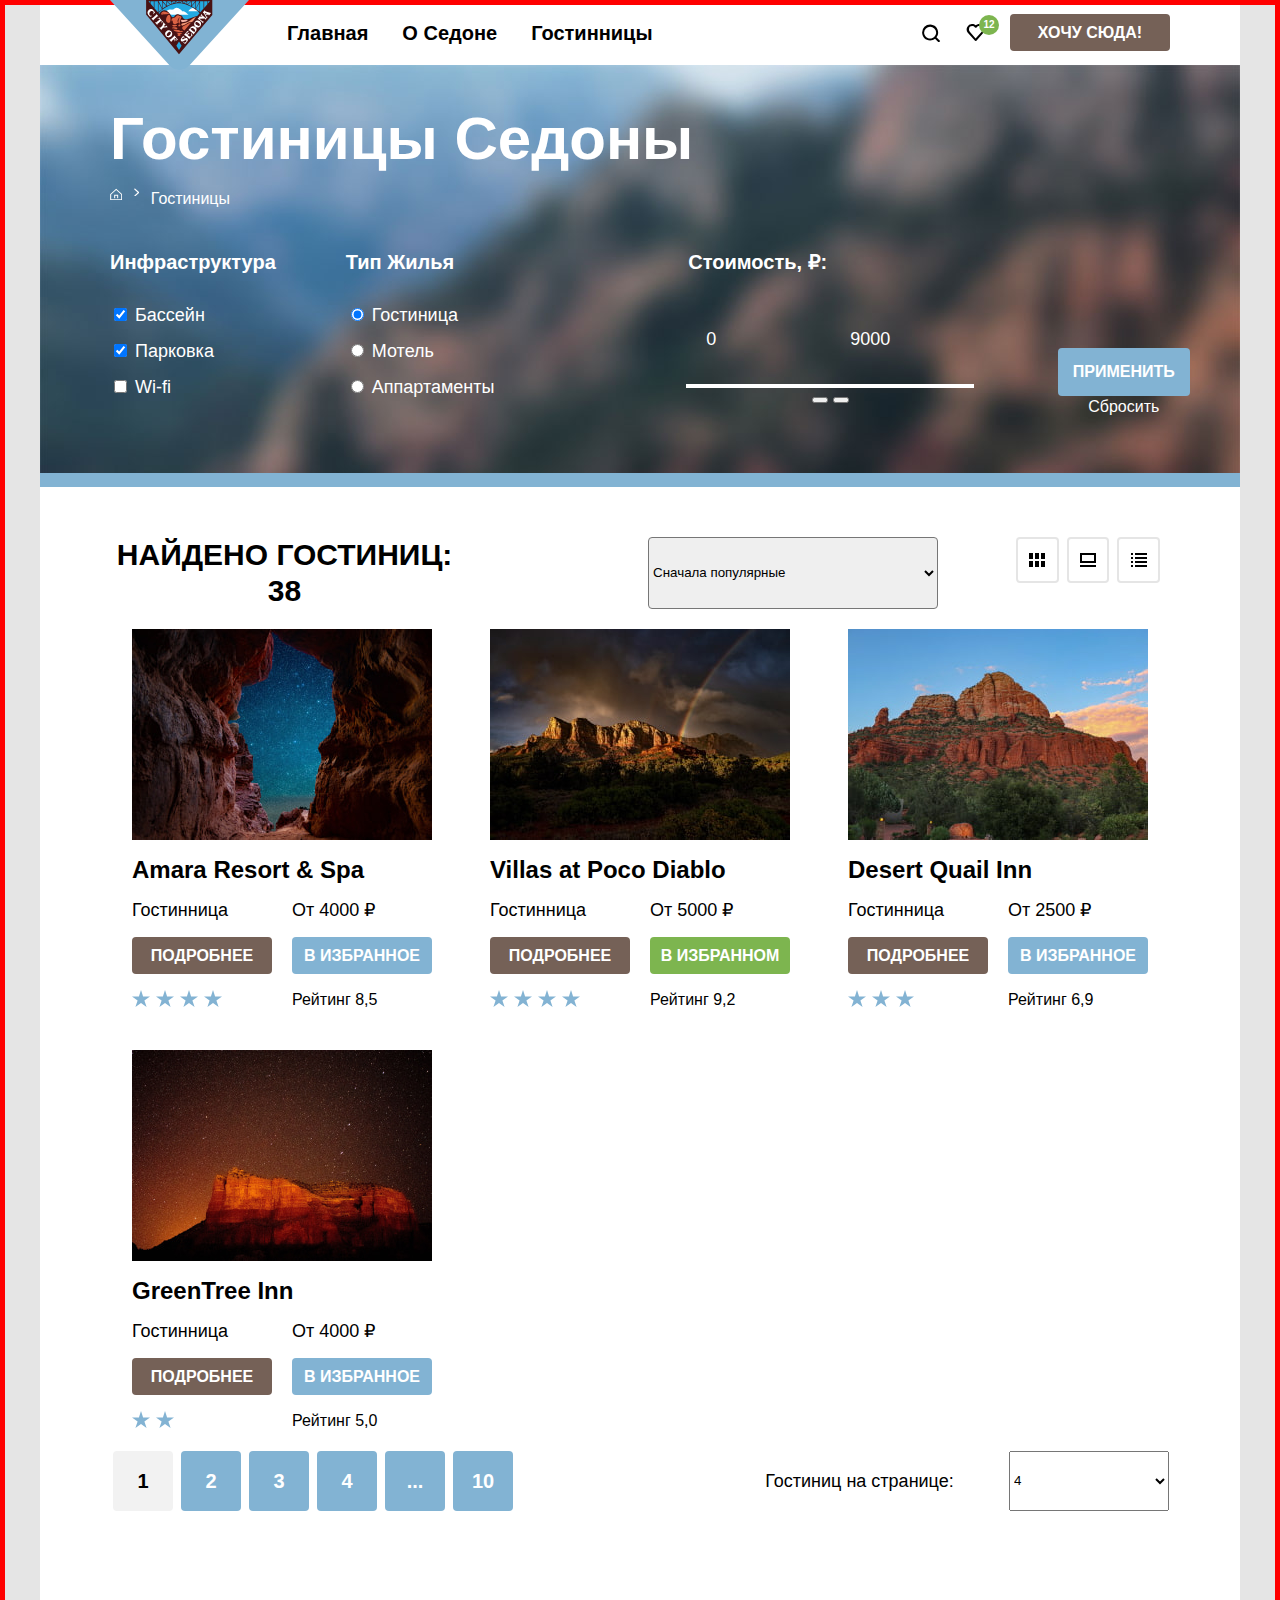
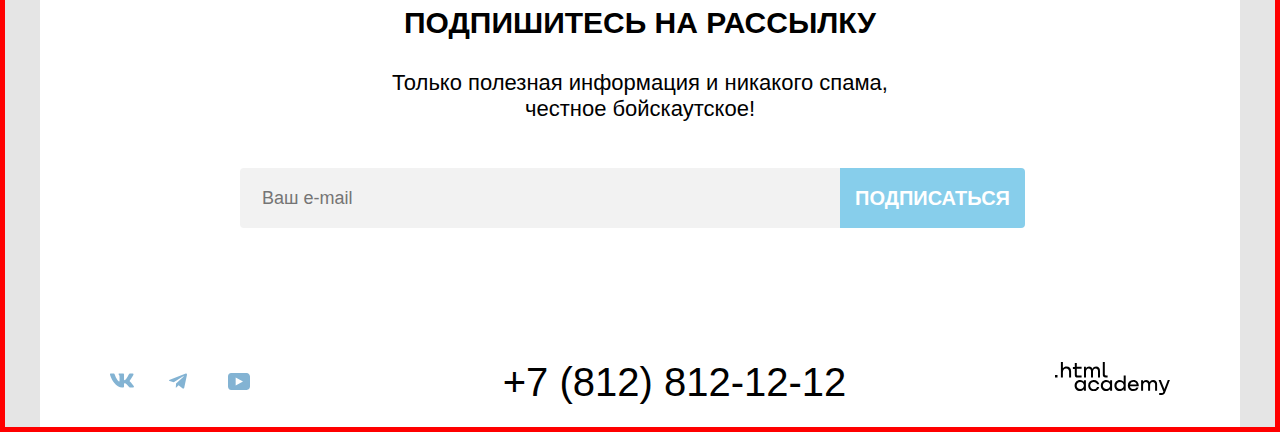
==== commit b697ce17: "1" ====
--- a/catalog.html
+++ b/catalog.html
@@ -17,7 +17,7 @@
         </a>
         <ul class="navigation-list">
           <li class="navigation-list-item">
-            <a class="navigation-list-link" href="#">
+            <a class="navigation-list-link" href="index.html">
               Главная
             </a>
           </li>
@@ -27,7 +27,7 @@
             </a>
           </li>
           <li class="navigation-list-item">
-            <a class="navigation-list-link" href="catalog.html">
+            <a class="navigation-list-link" href="#">
               Гостинницы
             </a>
           </li>
@@ -48,9 +48,9 @@
               </span>
             </a>
           </li>
-          <li class="navigation-use-button">
+          <li class="navigation-use-link">
             <a class="navigation-use-button brown-button" href="#content">
-              Хочу сюда
+              Хочу сюда!
             </a>
           </li>
         </ul>
@@ -120,16 +120,25 @@
                 </li>
               </ul>
             </fieldset>
+
+
             <fieldset class="prise-filter">
               <legend class="prise-title">Стоимость, ₽:</legend>
+
               <div class="range">
-                <div class="range-window">
-
-                </div>
+                  <label class="range-label">
+                  <input class="range-input" type="number" value="0" placeholder="от" name="min-price"> 
+                </label>
+               
+                <label class="range-label">
+                <input class="range-input" type="number" value="9000" placeholder="до" name="max-price"> 
+                </label>
+              </div>
+
               <div class="range-line">
                 <span class="line"></span>
-                <button class="button-range"></button>
-                <button class="button-range"></button>
+                <button type="button" class="button-range"></button>
+                <button type="button" class="button-range"></button>
               </div>
             </fieldset>
             <div class="buttons">
@@ -139,9 +148,6 @@
           </form>
       </div>
       </section>
-
-
-
       <div class="hotels-found">
         <h2 class="main-header-quantity">Найдено гостиниц: 38</h2>
         <select class="select-control-hotels" aria-label="Сортировка гостинниц">
@@ -290,8 +296,7 @@
               <svg class="footer-social-network-item vkontakte" aria-hidden="true" focusable="false" width="24"
                 height="17" xmlns="http://www.w3.org/2000/svg">
                 <path fill-rule="evenodd" clip-rule="evenodd"
-                  d="M23.45 1.45c.17-.55 0-.95-.8-.95h-2.62c-.67 0-.98.35-1.14.73 0 0-1.34 3.2-3.23 5.27-.61.6-.89.8-1.22.8-.17 0-.42-.2-.42-.74V1.45c0-.66-.18-.95-.74-.95H9.15c-.42 0-.67.3-.67.6 0 .61.95.76 1.05 2.5v3.8c0 .84-.16.99-.5.99-.88 0-3.05-3.21-4.33-6.89-.25-.71-.5-1-1.17-1H.9c-.75 0-.9.35-.9.73 0 .68.89 4.07 4.14 8.55 2.18 3.06 5.23 4.72 8.01 4.72 1.67 0 1.88-.37 1.88-1v-2.32c0-.73.16-.88.69-.88.38 0 1.05.2 2.61 1.67 1.78 1.75 2.07 2.53 3.08 2.53h2.62c.75 0 1.13-.37.91-1.1-.24-.72-1.09-1.77-2.21-3.02-.62-.7-1.54-1.47-1.81-1.86-.4-.49-.28-.7 0-1.14 0 0 3.2-4.43 3.53-5.93Z"
-                  fill="#83B3D3" />
+                  d="M23.45 1.45c.17-.55 0-.95-.8-.95h-2.62c-.67 0-.98.35-1.14.73 0 0-1.34 3.2-3.23 5.27-.61.6-.89.8-1.22.8-.17 0-.42-.2-.42-.74V1.45c0-.66-.18-.95-.74-.95H9.15c-.42 0-.67.3-.67.6 0 .61.95.76 1.05 2.5v3.8c0 .84-.16.99-.5.99-.88 0-3.05-3.21-4.33-6.89-.25-.71-.5-1-1.17-1H.9c-.75 0-.9.35-.9.73 0 .68.89 4.07 4.14 8.55 2.18 3.06 5.23 4.72 8.01 4.72 1.67 0 1.88-.37 1.88-1v-2.32c0-.73.16-.88.69-.88.38 0 1.05.2 2.61 1.67 1.78 1.75 2.07 2.53 3.08 2.53h2.62c.75 0 1.13-.37.91-1.1-.24-.72-1.09-1.77-2.21-3.02-.62-.7-1.54-1.47-1.81-1.86-.4-.49-.28-.7 0-1.14 0 0 3.2-4.43 3.53-5.93Z"/>
               </svg>
               <span class="visually-hidden">
                 Вконтакте
@@ -303,8 +308,7 @@
               <svg class="footer-social-network-item telegram" aria-hidden="true" focusable="false" width="24"
                 height="17" xmlns="http://www.w3.org/2000/svg">
                 <path fill-rule="evenodd" clip-rule="evenodd"
-                  d="M16.79.6.84 6.75c-1.09.43-1.08 1.04-.2 1.31l4.1 1.28 9.47-5.98c.44-.27.85-.12.52.18l-7.68 6.92-.28 4.22c.41 0 .6-.19.83-.41l1.99-1.93 4.13 3.05c.77.42 1.31.2 1.5-.7l2.72-12.8C18.22.77 17.5.27 16.79.59Z"
-                  fill="#83B3D3" />
+                  d="M16.79.6.84 6.75c-1.09.43-1.08 1.04-.2 1.31l4.1 1.28 9.47-5.98c.44-.27.85-.12.52.18l-7.68 6.92-.28 4.22c.41 0 .6-.19.83-.41l1.99-1.93 4.13 3.05c.77.42 1.31.2 1.5-.7l2.72-12.8C18.22.77 17.5.27 16.79.59Z"/>
               </svg>
               <span class="visually-hidden">
                 Телеграм
@@ -316,8 +320,7 @@
               <svg class="footer-social-network-item youtube" aria-hidden="true" focusable="false" width="24"
                 height="17" xmlns="http://www.w3.org/2000/svg">
                 <path fill-rule="evenodd" clip-rule="evenodd"
-                  d="M18.6 0H3.18C1.31 0 0 1.6 0 3.4v10.1C0 15.4 1.31 17 3.17 17h15.66c1.64 0 3.17-1.6 3.17-3.4V3.4C21.78 1.6 20.47 0 18.6 0ZM7.67 12.54V4.46L15 8.5l-7.33 4.04Z"
-                  fill="#83B3D3" />
+                  d="M18.6 0H3.18C1.31 0 0 1.6 0 3.4v10.1C0 15.4 1.31 17 3.17 17h15.66c1.64 0 3.17-1.6 3.17-3.4V3.4C21.78 1.6 20.47 0 18.6 0ZM7.67 12.54V4.46L15 8.5l-7.33 4.04Z"/>
               </svg>
               <span class="visually-hidden">
                 Ютуб
--- a/styles/styles.css
+++ b/styles/styles.css
@@ -145,7 +145,7 @@
   width: 20px;
 height: 20px;
 left: 13px;
-top: -8px;
+top: -9px;
 border-radius: 10px;
 position: absolute;
 text-align: center;
@@ -162,6 +162,9 @@
   text-transform: uppercase;
   padding: 9px 15px 8px;
   border-radius: 4px;
+  min-width: 160px;
+  display: block;
+  box-sizing: border-box;
 }
 
 .main {
@@ -349,12 +352,15 @@
   display: block;
   width: 574px;
   margin: auto;
+  border-radius: 4px;
 }
 
 .mailing {
-  display: block;
-  padding: 94px 0;
+  height: 411px;
+  display: block;
+  padding: 94px 0 20px 0;
   margin: 0 auto;
+  box-sizing: border-box;
 }
 
 .index {
@@ -378,7 +384,7 @@
 
 .mailing-info {
   font-size: 22px;
-  line-height: 36px;
+  line-height: 26px;
   text-align: center;
   width: 500px;
   margin: 0 auto 46px;
@@ -386,13 +392,17 @@
 
 .mailing-form {
   margin: 0 auto;
+  display: flex;
+  width: 800px;
 }
 
 .mailing-field {
-  padding: 20px 491px 19px 22px;
+  padding: 20px 100px 19px 22px;
   border-radius: 4px 0 0 4px;
   border: none;
   font:inherit;
+  width: 600px;
+  box-sizing: border-box;
   
 }
 .mailing-catalog {
@@ -406,10 +416,8 @@
   background-color: #87CEEB;
   text-decoration: none;
   text-transform: uppercase;
-  text-align: center;
-  margin: 0 auto;
+  border: 0;
   padding: 12px 15px;
-  border: 0;
   border-radius: 0 4px 4px 0;
 }
 
@@ -448,6 +456,7 @@
 
 .footer-social-network-item {
   display: block;
+  fill: #83B3D3;
 }
 
 .navigation-footer {
@@ -561,6 +570,7 @@
 }
 .prise-filter {
   margin-right: 70px;
+  border: none;
 }
 
 .prise-title {
@@ -570,6 +580,28 @@
   line-height: 26px;
   margin: 0 0 34px 0;
   text-align: start;
+}
+.range {
+  display: flex;
+  margin-bottom: 20px;
+}
+.range-label {
+border: #ffffff;
+border-radius: 4px;
+}
+.range-input {
+  width: 144px;
+font:inherit;
+padding: 0;
+color: #ffffff;
+background-color: transparent;
+border: 2px;
+border-color: white;
+padding: 14px 5px 14px 20px;
+box-sizing: border-box;
+}
+.range-line {
+  position: relative;
 }
 .line {
 position: absolute;
@@ -579,20 +611,18 @@
 left: 0;
 
 }
-.buuton-range {
+.buton-range {
   border: none;
   width: 20px;
   height: 20px;
   border-radius: 5px;
-  position: relative;
+  position: absolute;
+  display: block;
 }
 .field {
   color: #ffffff;
   background-color: #82B3D3;
 }
-
-
-
 .buttons {
   align-self: end;
 }
@@ -957,7 +987,7 @@
 
 /*иконки социальных сетей*/
 .footer-social-network-item:hover {
-  fill: #756157;
+  fill: #68A2CA;
 }
 
 .footer-social-network-item:focus {
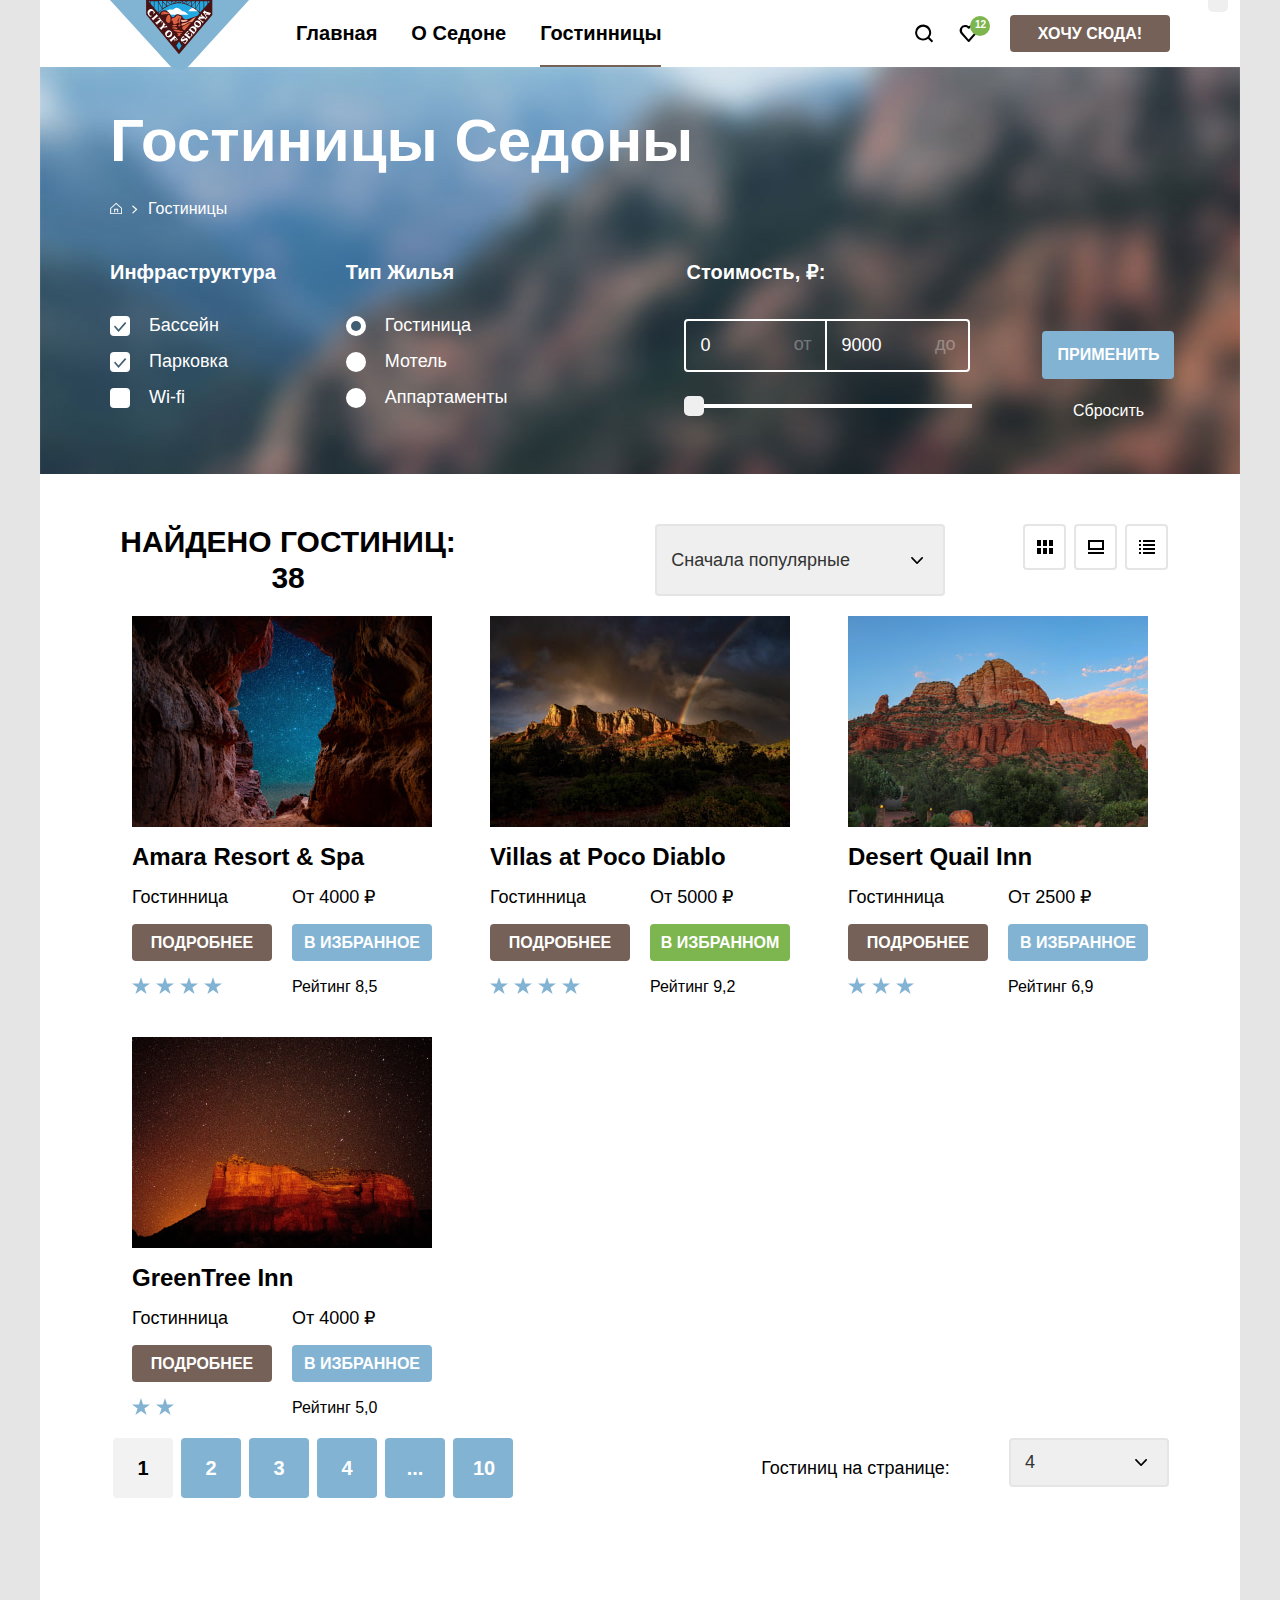
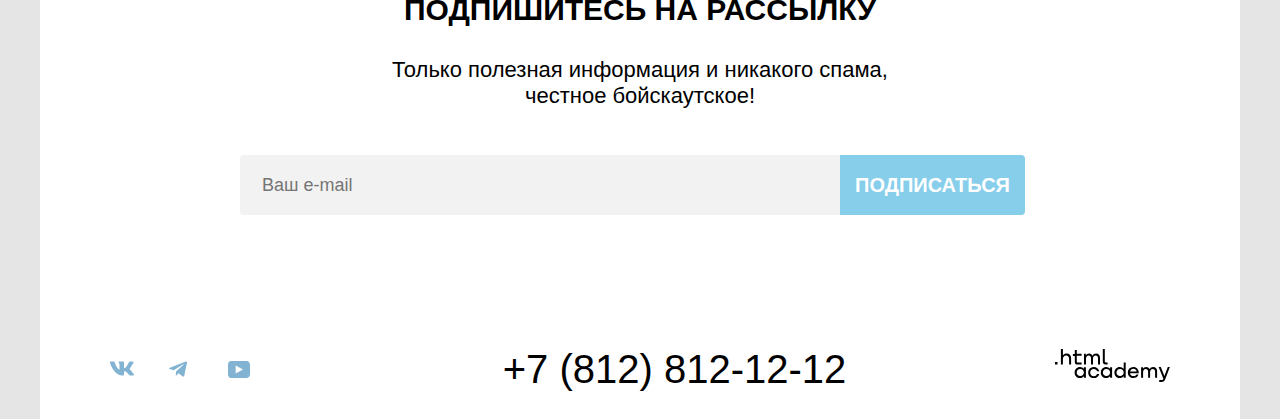
==== commit 23f4a74d: "подготовка к защите" ====
--- a/catalog.html
+++ b/catalog.html
@@ -26,22 +26,22 @@
               О Седоне
             </a>
           </li>
-          <li class="navigation-list-item">
+          <li class="navigation-list-item underline">
             <a class="navigation-list-link" href="#">
               Гостинницы
             </a>
           </li>
         </ul>
         <ul class="navigation-use">
-          <li class="navigation-use-item search">
-            <a class="navigation-use-icon" href="#">
+          <li class="navigation-use-item">
+            <a class="navigation-use-icon search" href="#">
               <span class="visually-hidden">
                 Поиск
               </span>
             </a>
           </li>
-          <li class="navigation-use-item favorite ">
-            <a class="navigation-use-icon" href="#">
+          <li class="navigation-use-item">
+            <a class="navigation-use-icon favorite" href="#">
               <span class="circle">12</span>
               <span class="visually-hidden">
                 Нравится
@@ -60,10 +60,21 @@
       <div class="filter-content-conteiner">
         <h1 class="main-inner-header">Гостиницы Седоны</h1>
         <ul class="breadcrumbs">
-          <li class="breadcrumbs-item home-main">
-            <a class="breadcrumbs-logo-home" href="index.html"><span class="visually-hidden">Главная</span></a>
-          </li>
-          <li class="breadcrumbs-item symbol">
+          <li class="breadcrumbs-item">
+            <a class="breadcrumbs-logo" href="index.html"><span class="visually-hidden">Главная</span>
+              <svg class="breadcrumbs-home" aria-hidden="true" focusable="false" width="12"
+              height="12" xmlns="http://www.w3.org/2000/svg">
+              <path fill-rule="evenodd" clip-rule="evenodd"
+              d="M0.162109 6.1499L6.16211 0.649902L12.1621 6.1499V12.3499H0.162109V6.1499ZM1.16211 6.5499V11.3499H11.1621V6.5499L6.16211 2.0499L1.16211 6.5499ZM5.16211 10.3499H4.16211V6.84985H8.16211V10.3499H7.16211V7.84985H5.16211V10.3499Z"/>
+            </svg>
+            </a>
+          </li>
+          <li class="breadcrumbs-item">
+            <svg class="breadcrumbs-simbol" aria-hidden="true" focusable="false" width="6"
+              height="9" xmlns="http://www.w3.org/2000/svg">
+              <path fill-rule="evenodd" clip-rule="evenodd"
+              d="M5.05145 4.0749L1.25145 0.674902C1.05145 0.474902 0.651448 0.474902 0.351448 0.674902C0.0514485 0.874902 0.151448 1.2749 0.351448 1.4749L3.65145 4.4749L0.451448 7.4749C0.251448 7.6749 0.251448 8.0749 0.451448 8.2749C0.451448 8.3749 0.751448 8.4749 0.851448 8.4749C0.951449 8.4749 1.15145 8.3749 1.25145 8.2749L5.05145 4.8749C5.35145 4.6749 5.35145 4.2749 5.05145 4.0749Z" fill="white"/>
+            </svg>
           </li>
           <li class="breadcrumbs-item">
             <a class="breadcrumbs-link" href="#">Гостиницы</a>
@@ -77,20 +88,26 @@
               <ul class="infrastructure-filter">
                 <li class="infrastructure-filter-item">
                   <label class="infrastructure-filter-control">
-                    <input class="infrastructure-filter-control-input" type="checkbox" name="swimming-pool" checked>
-                    Бассейн
-                  </label>
-                </li>
-                <li class="infrastructure-filter-item">
-                  <label class="infrastructure-filter-control">
-                    <input class="infrastructure-filter-control-input" type="checkbox" name="parking" checked>
-                    Парковка
-                  </label>
-                </li>
-                <li class="infrastructure-filter-item">
-                  <label class="infrastructure-filter-control">
-                    <input class="infrastructure-filter-control-input" type="checkbox" name="wi-fi">
-                    Wi-fi
+                    <input class="visually-hidden infrastructure-filter-control-input" type="checkbox"
+                      name="swimming-pool" checked>
+                    <span class="control-mark"></span>
+                    <span class="control-label">Бассейн</span>
+                  </label>
+                </li>
+                <li class="infrastructure-filter-item">
+                  <label class="infrastructure-filter-control">
+                    <input class="visually-hidden infrastructure-filter-control-input" type="checkbox" name="parking"
+                      checked>
+                    <span class="control-mark"></span>
+                    <span class="control-label">Парковка</span>
+                  </label>
+                </li>
+                <li class="infrastructure-filter-item">
+                  <label class="infrastructure-filter-control">
+
+                    <input class="visually-hidden infrastructure-filter-control-input" type="checkbox" name="wi-fi">
+                    <span class="control-mark"></span>
+                    <span class="control-label">Wi-fi</span>
                   </label>
                 </li>
               </ul>
@@ -100,45 +117,44 @@
               <ul class="infrastructure-filter">
                 <li class="infrastructure-filter-item">
                   <label class="infrastructure-filter-control">
-                    <input class="infrastructure-filter-control-input" type="radio" name="housing-group" value="hotel"
-                      checked>
-                    Гостиница
-                  </label>
-                </li>
-                <li class="infrastructure-filter-item">
-                  <label class="infrastructure-filter-control">
-                    <input class="infrastructure-filter-control-input" type="radio" name="housing-group" value="motel">
-                    Мотель
-                  </label>
-                </li>
-                <li class="infrastructure-filter-item">
-                  <label class="infrastructure-filter-control">
-                    <input class="infrastructure-filter-control-input" type="radio" name="housing-group"
+                    <input class="visually-hidden infrastructure-filter-control-input" type="radio" name="housing-group"
+                      value="hotel" checked>
+                    <span class="control-mark"></span>
+                    <span class="control-label">Гостиница</span>
+                  </label>
+                </li>
+                <li class="infrastructure-filter-item">
+                  <label class="infrastructure-filter-control">
+                    <input class="visually-hidden infrastructure-filter-control-input" type="radio" name="housing-group"
+                      value="motel">
+                    <span class="control-mark"></span>
+                    <span class="control-label">Мотель</span>
+                  </label>
+                </li>
+                <li class="infrastructure-filter-item">
+                  <label class="infrastructure-filter-control">
+                    <input class="visually-hidden infrastructure-filter-control-input" type="radio" name="housing-group"
                       value="apartments">
-                    Аппартаменты
+                    <span class="control-mark"></span>
+                    <span class="control-label">Аппартаменты</span>
                   </label>
                 </li>
               </ul>
             </fieldset>
-
-
             <fieldset class="prise-filter">
               <legend class="prise-title">Стоимость, ₽:</legend>
-
               <div class="range">
-                  <label class="range-label">
-                  <input class="range-input" type="number" value="0" placeholder="от" name="min-price"> 
-                </label>
-               
-                <label class="range-label">
-                <input class="range-input" type="number" value="9000" placeholder="до" name="max-price"> 
-                </label>
-              </div>
-
-              <div class="range-line">
-                <span class="line"></span>
-                <button type="button" class="button-range"></button>
-                <button type="button" class="button-range"></button>
+                <div class="range-window">
+                  <label class="range-label left-label">от
+                  </label>
+                  <input class="range-input left-input" type="number" value="0" name="min-price">
+                  <label class="range-label right-label">до
+                  </label>
+                  <input class="range-input right-input" type="number" value="9000" name="max-price">
+                </div>
+                <div class="range-line"></div>
+                <button class="range-button range-button-first " type="button"></button>
+                <button class="range-button range-button-second" type="button"></button>
               </div>
             </fieldset>
             <div class="buttons">
@@ -146,129 +162,129 @@
               <button class="button-filters-reset" type="reset">Сбросить</button>
             </div>
           </form>
+        </section>
       </div>
-      </section>
-      <div class="hotels-found">
-        <h2 class="main-header-quantity">Найдено гостиниц: 38</h2>
-        <select class="select-control-hotels" aria-label="Сортировка гостинниц">
-          <option value="popular">Сначала популярные</option>
-          <option value="cheapr">Сначала дешёвые</option>
-          <option value="expensive">Сначала дорогие</option>
-        </select>
-        <a class="button-icon card" href="#">
-          <span class="visually-hidden">Показать карточки</span>
-        </a>
-        <a class="button-icon sly" href="#">
-          <span class="visually-hidden">Слайдшоу</span>
-        </a>
-        <a class="button-icon list" href="#">
-          <span class="visually-hidden">Показать список</span>
-        </a>
-
-      </div>
-      <!--Карточки Гостинниц-->
-      <ul class="hotel-results">
-        <li class="hotel">
-          <img class="hotel-mountains" src="images-sedona/catalog-images/hotels/Amara-hotel.jpg" width="300"
-            height="211" alt="Отель Амара">
-          <h3 class="hotel-name">Amara Resort & Spa</h3>
-          <span class="hotel-appellation">Гостинница</span>
-          <span class="hotel-prise">От 4000 ₽</span>
-          <a class="hotel-button-detailed brown-button" href="#">Подробнее</a>
-          <button class="hotel-button-to-like blu-button" type="button">В избранное</button>
-          <div class="hotel-raiting">
-            <span class="hotel-star"></span>
-            <span class="hotel-star"></span>
-            <span class="hotel-star"></span>
-            <span class="hotel-star"></span>
-          </div>
-          <div class="hotel-rate">
-            Рейтинг 8,5
-          </div>
-        </li>
-        <li class="hotel">
-          <img class="hotel-mountains" src="images-sedona/catalog-images/hotels/Villas-hotel.jpg" width="300"
-            height="211" alt="Отель Вилла Диабло">
-          <h3 class="hotel-name">Villas at Poco Diablo</h3>
-          <span class="hotel-appellation">Гостинница</span>
-          <span class="hotel-prise">От 5000 ₽</span>
-          <a class="hotel-button-detailed brown-button" href="#">Подробнее</a>
-          <button class="hotel-button-in-like" type="button">В избранном</button>
-          <div class="hotel-raiting">
-            <span class="hotel-star"></span>
-            <span class="hotel-star"></span>
-            <span class="hotel-star"></span>
-            <span class="hotel-star"></span>
-          </div>
-          <div class="hotel-rate">
-            Рейтинг 9,2
-          </div>
-        </li>
-        <li class="hotel">
-          <img class="hotel-mountains" src="images-sedona/catalog-images/hotels/Desert-hotel.jpg" width="300"
-            height="211" alt="Отель Пустыня">
-          <h3 class="hotel-name">Desert Quail Inn</h3>
-          <span class="hotel-appellation">Гостинница</span>
-          <span class="hotel-prise">От 2500 ₽</span>
-          <a class="hotel-button-detailed brown-button" href="#">Подробнее</a>
-          <button class="hotel-button-to-like blu-button" type="button">В избранное</button>
-          <div class="hotel-raiting">
-            <span class="hotel-star"></span>
-            <span class="hotel-star"></span>
-            <span class="hotel-star"></span>
-          </div>
-          <div class=" hotel-rate">
-            Рейтинг 6,9
-          </div>
-        </li>
-        <li class="hotel">
-          <img class="hotel-mountains" src="images-sedona/catalog-images/hotels/GreenTree-hotel.jpg" width="300"
-            height="211" alt="Отель Зеленое дерево">
-          <h3 class="hotel-name">GreenTree Inn</h3>
-          <span class="hotel-appellation">Гостинница</span>
-          <span class="hotel-prise">От 4000 ₽</span>
-          <a class="hotel-button-detailed brown-button" href="#">Подробнее</a>
-          <button class="hotel-button-to-like blu-button" type="button">В избранное</button>
-          <div class="hotel-raiting">
-            <span class="hotel-star"></span>
-            <span class="hotel-star"></span>
-          </div>
-          <div class="hotel-rate">
-            Рейтинг 5,0
-          </div>
-        </li>
-      </ul>
-      <div class="pagination-box">
-        <ul class="pagination">
-          <li class="pagination-item grey-button">
-            <a class="pagination-link grey-button" href="#">1</a>
-          </li>
-          <li class="pagination-item blu-button">
-            <a class="pagination-link blu-button" href="#">2</a>
-          </li>
-          <li class="pagination-item blu-button">
-            <a class="pagination-link blu-button" href="#">3</a>
-          </li>
-          <li class="pagination-item blu-button">
-            <a class="pagination-link blu-button" href="#">4</a>
-          </li>
-          <li class="pagination-item blu-button">
-            <a class="pagination-link blu-button" type="button">...</a>
-          </li>
-          <li class="pagination-item blu-button">
-            <a class="pagination-link blu-button" href="#">10</a>
-        </ul>
-        <p class="hotel-in-page">Гостиниц на странице:</p>
-        <select class="select-control-hotel-list" aria-label="Количество отображаемых гостинниц">
-          <option value="4">4</option>
-          <option value="5">5</option>
-          <option value="6">6</option>
-          <option value="7">7</option>
-          <option value="8">8</option>
-          <option value="9">9</option>
-          <option value="10">10</option>
-        </select>
-      </div>
+        <div class="hotels-found">
+          <h2 class="main-header-quantity">Найдено гостиниц: 38</h2>
+          <select class="select-control-hotels" aria-label="Сортировка гостинниц">
+            <option value="popular">Сначала популярные</option>
+            <option value="cheapr">Сначала дешёвые</option>
+            <option value="expensive">Сначала дорогие</option>
+          </select>
+          <a class="button-icon card" href="#">
+            <span class="visually-hidden">Показать карточки</span>
+          </a>
+          <a class="button-icon sly" href="#">
+            <span class="visually-hidden">Слайдшоу</span>
+          </a>
+          <a class="button-icon list" href="#">
+            <span class="visually-hidden">Показать список</span>
+          </a>
+
+        </div>
+        <!--Карточки Гостинниц-->
+        <ul class="hotel-results">
+          <li class="hotel">
+            <img class="hotel-mountains" src="images-sedona/catalog-images/hotels/Amara-hotel.jpg" width="300"
+              height="211" alt="Отель Амара">
+            <h3 class="hotel-name">Amara Resort & Spa</h3>
+            <span class="hotel-appellation">Гостинница</span>
+            <span class="hotel-prise">От 4000 ₽</span>
+            <a class="hotel-button-detailed brown-button" href="#">Подробнее</a>
+            <button class="hotel-button-to-like blu-button" type="button">В избранное</button>
+            <div class="hotel-raiting">
+              <span class="hotel-star"></span>
+              <span class="hotel-star"></span>
+              <span class="hotel-star"></span>
+              <span class="hotel-star"></span>
+            </div>
+            <div class="hotel-rate">
+              Рейтинг 8,5
+            </div>
+          </li>
+          <li class="hotel">
+            <img class="hotel-mountains" src="images-sedona/catalog-images/hotels/Villas-hotel.jpg" width="300"
+              height="211" alt="Отель Вилла Диабло">
+            <h3 class="hotel-name">Villas at Poco Diablo</h3>
+            <span class="hotel-appellation">Гостинница</span>
+            <span class="hotel-prise">От 5000 ₽</span>
+            <a class="hotel-button-detailed brown-button" href="#">Подробнее</a>
+            <button class="hotel-button-in-like" type="button">В избранном</button>
+            <div class="hotel-raiting">
+              <span class="hotel-star"></span>
+              <span class="hotel-star"></span>
+              <span class="hotel-star"></span>
+              <span class="hotel-star"></span>
+            </div>
+            <div class="hotel-rate">
+              Рейтинг 9,2
+            </div>
+          </li>
+          <li class="hotel">
+            <img class="hotel-mountains" src="images-sedona/catalog-images/hotels/Desert-hotel.jpg" width="300"
+              height="211" alt="Отель Пустыня">
+            <h3 class="hotel-name">Desert Quail Inn</h3>
+            <span class="hotel-appellation">Гостинница</span>
+            <span class="hotel-prise">От 2500 ₽</span>
+            <a class="hotel-button-detailed brown-button" href="#">Подробнее</a>
+            <button class="hotel-button-to-like blu-button" type="button">В избранное</button>
+            <div class="hotel-raiting">
+              <span class="hotel-star"></span>
+              <span class="hotel-star"></span>
+              <span class="hotel-star"></span>
+            </div>
+            <div class=" hotel-rate">
+              Рейтинг 6,9
+            </div>
+          </li>
+          <li class="hotel">
+            <img class="hotel-mountains" src="images-sedona/catalog-images/hotels/GreenTree-hotel.jpg" width="300"
+              height="211" alt="Отель Зеленое дерево">
+            <h3 class="hotel-name">GreenTree Inn</h3>
+            <span class="hotel-appellation">Гостинница</span>
+            <span class="hotel-prise">От 4000 ₽</span>
+            <a class="hotel-button-detailed brown-button" href="#">Подробнее</a>
+            <button class="hotel-button-to-like blu-button" type="button">В избранное</button>
+            <div class="hotel-raiting">
+              <span class="hotel-star"></span>
+              <span class="hotel-star"></span>
+            </div>
+            <div class="hotel-rate">
+              Рейтинг 5,0
+            </div>
+          </li>
+        </ul>
+        <div class="pagination-box">
+          <ul class="pagination">
+            <li class="pagination-item">
+              <a class="pagination-link grey-button" href="#">1</a>
+            </li>
+            <li class="pagination-item">
+              <a class="pagination-link blu-button" href="#">2</a>
+            </li>
+            <li class="pagination-item">
+              <a class="pagination-link blu-button" href="#">3</a>
+            </li>
+            <li class="pagination-item">
+              <a class="pagination-link blu-button" href="#">4</a>
+            </li>
+            <li class="pagination-item ">
+              <a class="pagination-link blu-button">...</a>
+            </li>
+            <li class="pagination-item">
+              <a class="pagination-link blu-button" href="#">10</a>
+          </ul>
+          <p class="hotel-in-page">Гостиниц на странице:</p>
+          <select class="select-control-hotel-list" aria-label="Количество отображаемых гостинниц">
+            <option value="4">4</option>
+            <option value="5">5</option>
+            <option value="6">6</option>
+            <option value="7">7</option>
+            <option value="8">8</option>
+            <option value="9">9</option>
+            <option value="10">10</option>
+          </select>
+        </div>
     </main>
     <footer class="footer">
       <section class="mailing catalog">
@@ -282,8 +298,8 @@
           <label for="mailing-email"><span class="visually-hidden">
               Ваш e-mail</span>
           </label>
-          <input class="mailing-field mailing-catalog" placeholder="Ваш e-mail" type="email" name="sending-form" id="mailing-email"
-            required>
+          <input class="mailing-field mailing-catalog" placeholder="Ваш e-mail" type="email" name="sending-form"
+            id="mailing-email" required>
           <button class="mailing-button blu-button" type="submit">
             Подписаться
           </button>
@@ -296,7 +312,7 @@
               <svg class="footer-social-network-item vkontakte" aria-hidden="true" focusable="false" width="24"
                 height="17" xmlns="http://www.w3.org/2000/svg">
                 <path fill-rule="evenodd" clip-rule="evenodd"
-                  d="M23.45 1.45c.17-.55 0-.95-.8-.95h-2.62c-.67 0-.98.35-1.14.73 0 0-1.34 3.2-3.23 5.27-.61.6-.89.8-1.22.8-.17 0-.42-.2-.42-.74V1.45c0-.66-.18-.95-.74-.95H9.15c-.42 0-.67.3-.67.6 0 .61.95.76 1.05 2.5v3.8c0 .84-.16.99-.5.99-.88 0-3.05-3.21-4.33-6.89-.25-.71-.5-1-1.17-1H.9c-.75 0-.9.35-.9.73 0 .68.89 4.07 4.14 8.55 2.18 3.06 5.23 4.72 8.01 4.72 1.67 0 1.88-.37 1.88-1v-2.32c0-.73.16-.88.69-.88.38 0 1.05.2 2.61 1.67 1.78 1.75 2.07 2.53 3.08 2.53h2.62c.75 0 1.13-.37.91-1.1-.24-.72-1.09-1.77-2.21-3.02-.62-.7-1.54-1.47-1.81-1.86-.4-.49-.28-.7 0-1.14 0 0 3.2-4.43 3.53-5.93Z"/>
+                  d="M23.45 1.45c.17-.55 0-.95-.8-.95h-2.62c-.67 0-.98.35-1.14.73 0 0-1.34 3.2-3.23 5.27-.61.6-.89.8-1.22.8-.17 0-.42-.2-.42-.74V1.45c0-.66-.18-.95-.74-.95H9.15c-.42 0-.67.3-.67.6 0 .61.95.76 1.05 2.5v3.8c0 .84-.16.99-.5.99-.88 0-3.05-3.21-4.33-6.89-.25-.71-.5-1-1.17-1H.9c-.75 0-.9.35-.9.73 0 .68.89 4.07 4.14 8.55 2.18 3.06 5.23 4.72 8.01 4.72 1.67 0 1.88-.37 1.88-1v-2.32c0-.73.16-.88.69-.88.38 0 1.05.2 2.61 1.67 1.78 1.75 2.07 2.53 3.08 2.53h2.62c.75 0 1.13-.37.91-1.1-.24-.72-1.09-1.77-2.21-3.02-.62-.7-1.54-1.47-1.81-1.86-.4-.49-.28-.7 0-1.14 0 0 3.2-4.43 3.53-5.93Z" />
               </svg>
               <span class="visually-hidden">
                 Вконтакте
@@ -308,7 +324,7 @@
               <svg class="footer-social-network-item telegram" aria-hidden="true" focusable="false" width="24"
                 height="17" xmlns="http://www.w3.org/2000/svg">
                 <path fill-rule="evenodd" clip-rule="evenodd"
-                  d="M16.79.6.84 6.75c-1.09.43-1.08 1.04-.2 1.31l4.1 1.28 9.47-5.98c.44-.27.85-.12.52.18l-7.68 6.92-.28 4.22c.41 0 .6-.19.83-.41l1.99-1.93 4.13 3.05c.77.42 1.31.2 1.5-.7l2.72-12.8C18.22.77 17.5.27 16.79.59Z"/>
+                  d="M16.79.6.84 6.75c-1.09.43-1.08 1.04-.2 1.31l4.1 1.28 9.47-5.98c.44-.27.85-.12.52.18l-7.68 6.92-.28 4.22c.41 0 .6-.19.83-.41l1.99-1.93 4.13 3.05c.77.42 1.31.2 1.5-.7l2.72-12.8C18.22.77 17.5.27 16.79.59Z" />
               </svg>
               <span class="visually-hidden">
                 Телеграм
@@ -320,7 +336,7 @@
               <svg class="footer-social-network-item youtube" aria-hidden="true" focusable="false" width="24"
                 height="17" xmlns="http://www.w3.org/2000/svg">
                 <path fill-rule="evenodd" clip-rule="evenodd"
-                  d="M18.6 0H3.18C1.31 0 0 1.6 0 3.4v10.1C0 15.4 1.31 17 3.17 17h15.66c1.64 0 3.17-1.6 3.17-3.4V3.4C21.78 1.6 20.47 0 18.6 0ZM7.67 12.54V4.46L15 8.5l-7.33 4.04Z"/>
+                  d="M18.6 0H3.18C1.31 0 0 1.6 0 3.4v10.1C0 15.4 1.31 17 3.17 17h15.66c1.64 0 3.17-1.6 3.17-3.4V3.4C21.78 1.6 20.47 0 18.6 0ZM7.67 12.54V4.46L15 8.5l-7.33 4.04Z" />
               </svg>
               <span class="visually-hidden">
                 Ютуб
--- a/styles/styles.css
+++ b/styles/styles.css
@@ -16,25 +16,20 @@
 
 .html {
   height: 100%;
-  min-height: 100%;
 }
 
 body {
   padding: 0;
   margin: 0;
-  display: flex;
-  flex-direction: column;
   font-family: "PT Sans", sans-serif;
   font-weight: 400;
   font-size: 18px;
   line-height: 21px;
   color: #000000;
+  height: 100%;
+  min-height: 100%;
   background-color: #FFFFFF;
   text-align: center;
-  outline: 5px solid red;
-  outline-offset: -5px;
-  height: 100%;
-  min-height: 100%;
   background-color: #E5E5E5;
   padding-left: 40px;
   padding-right: 40px;
@@ -46,6 +41,8 @@
   background-color: #ffffff;
   height: 100%;
   min-height: 100%;
+  display: flex;
+  flex-direction: column;
 }
 
 .visually-hidden {
@@ -74,7 +71,7 @@
 .navigation-logo {
   position: relative;
   display: block;
-  width: 130px;
+  width: 139px;
   margin-right: 47px;
 }
 
@@ -102,24 +99,36 @@
 }
 
 .navigation-list-item {
-  margin: 20px 34px 19px 0;
+  margin-right: 34px;
 }
 
 .navigation-list-link {
+  padding: 20px 0 19px 0;
+  display: block;
   font-weight: 700;
   text-decoration: none;
   color: #000000;
   background-color: #ffffff;
-}
-
+  
+}
+.underline {
+  position: relative;  
+}
+.underline::after {
+  display: block;
+  border-bottom: 2px solid #756257;
+  content: "";
+}
 .navigation-use-item {
-  margin-right: 24px;
+  
 }
 
 .navigation-use-icon {
+  background-position: center;
   width: 20px;
   height: 18px;
   display: block;
+  padding: 24px 12px;
 }
 
 
@@ -136,21 +145,32 @@
   height: 17px;
   background-repeat: no-repeat;
   position: relative;
-}
-.circle {
-  font-size: 10px;
-  line-height: 13px;
+  margin-right: 20px;
+}
+.favorite::before {
   color:#ffffff;
   background-color: #7DB54F;
   width: 20px;
 height: 20px;
-left: 13px;
-top: -9px;
+left: 24px;
+top: 15px;
 border-radius: 10px;
 position: absolute;
 text-align: center;
 box-sizing: border-box;
 padding-top: 3px;
+content: "";
+
+}
+.circle {
+  font:inherit;
+  font-size: 10px;
+  line-height: 13px;
+  text-decoration: none;
+  color:#FFFFFF;
+  position: absolute;
+  left: 29px;
+  top: 17px;
 }
 .navigation-use-button {
   font-size: 16px;
@@ -167,10 +187,9 @@
   box-sizing: border-box;
 }
 
-.main {
-  flex-grow: 2;
-}
-
+.main-conteiner {
+  flex-grow: 1;
+}
 .main-logo {
   background-image: url("../images-sedona/index-images/index-background.jpg");
   background-size: 1200px auto;
@@ -181,8 +200,7 @@
 }
 
 .main-logo-welcome {
-  margin-top: 51px;
-  margin-bottom: 26px;
+  padding: 51px 0 83px 0;
 
 }
 
@@ -473,7 +491,7 @@
   background-repeat: no-repeat;
   margin-bottom: 50px;
   grid-template-columns: 183px 183px 288px 160px;
-  padding: 35px 70px 70px;
+  padding: 35px 70px 51px;
 }
 
 
@@ -490,25 +508,16 @@
 
 .breadcrumbs {
   display: flex;
-  justify-content: space-between;
-  width: 120px;
+  margin-right: auto;
   list-style-type: none;
-  margin: 0 0 40px 0;
+  margin-bottom: 40px;
   padding: 0;
 }
-
-.home-main {
-  background-image: url("../images-sedona/catalog-images/logo-home.svg");
-  width: 12px;
-  height: 12px;
+.breadcrumbs-item:not(:last-child) {
   margin-right: 10px;
 }
-
-.symbol {
-  background-image: url("../images-sedona/catalog-images/simbol.svg");
-  width: 5px;
-  height: 8px;
-  margin-right: 10px;
+.breadcrumbs-home {
+  fill: #FFFFFF;
 }
 
 .breadcrumbs-link {
@@ -516,9 +525,8 @@
   line-height: 21px;
   color: #ffffff;
   text-decoration: none;
-
-}
-
+}
+/*ДВА ФИЛЬТРА*/
 .infrastructure {
   display: flex;
 }
@@ -567,10 +575,61 @@
 
 .infrastructure-filter-control {
   color: #ffffff;
+  position: relative;
+  display: block;
+  padding-left: 39px;
+}
+
+.control-mark {
+  position: absolute;
+  width: 20px;
+  height: 20px;
+  left: 0;
+  top: 1px;
+  background-color: #FFFFFF;
+  border-radius: 4px;
+}
+.infrastructure-filter-control-input[type="radio"] +.control-mark {
+  border-radius: 50%;
+}
+.infrastructure-filter-control-input[type="checkbox"]:checked + .control-mark::before {
+  background-image: url(../images-sedona/catalog-images/filter.svg);
+    background-repeat: no-repeat;
+    width: 10px;
+    height: 12px;
+    background-position: center;
+    position: absolute;
+    content: "";
+    padding: 5px;
+}
+.infrastructure-filter-control-input[type="radio"]:checked + .control-mark::before {
+  position: absolute;
+  top: 5px;
+  left: 5px;
+  width: 10px;
+  height: 10px;
+  background-color: #3F5E72;
+  border-radius: 50%;
+  content: "";
+}
+.infrastructure-filter-control:hover .control-mark {
+  background-color: rgba(255, 255, 255, 0.6) ;
+}
+.infrastructure-filter-control:focus .control-mark {
+  background-color: rgba(255, 255, 255, 0.6) ;
+}
+.infrastructure-filter-control:active .control-mark {
+  background-color: rgba(255, 255, 255, 0.3) ; 
+}
+
+.infrastructure-filter-control:checked:focus + .control-mark {
+  outline: 3px #83B3D3;
+  background-color: #FFFFFF;
 }
 .prise-filter {
   margin-right: 70px;
   border: none;
+  padding: 0;
 }
 
 .prise-title {
@@ -581,37 +640,63 @@
   margin: 0 0 34px 0;
   text-align: start;
 }
-.range {
+.range-window {
   display: flex;
   margin-bottom: 20px;
+  position: relative;
 }
 .range-label {
-border: #ffffff;
-border-radius: 4px;
+color:#FFFFFF;
+opacity: 0.3;
+z-index: 2;
+padding: 15px 0 15px;
+right: 17px;
+position:absolute;
+}
+.left-label {
+margin-right: 144px;
+}
+.left-input {
+border-radius: 4px 0 0 4px;
+width: 143px;
+}
+.right-input {
+border-radius: 0 4px 4px 0;
+left: -2px;
+position: relative;
+width: 145px;
 }
 .range-input {
-  width: 144px;
 font:inherit;
-padding: 0;
 color: #ffffff;
 background-color: transparent;
-border: 2px;
-border-color: white;
-padding: 14px 5px 14px 20px;
+border: none;
+padding: 14px 0 14px 14px;
+border: 2px solid #ffffff;
 box-sizing: border-box;
+}
+.scale {
+  position: absolute;
+  opacity: 0.3;
+  z-index: 2;
+  padding: 15px 0 15px;
+  right: 48px;
+  
+}
+.scale-from {
+  
+  padding-right: 144px;
 }
 .range-line {
   position: relative;
-}
-.line {
-position: absolute;
-height: 4px;
+  height: 4px;
 width: 288px;
 background-color: #ffffff;
 left: 0;
-
-}
-.buton-range {
+top: 12px
+}
+
+.range-button {
   border: none;
   width: 20px;
   height: 20px;
@@ -619,6 +704,15 @@
   position: absolute;
   display: block;
 }
+.range-button-first {
+
+}
+.range-button-second {
+  right: 90px;
+  top: -8px;
+  right: 52px;
+  position: absolute;
+}
 .field {
   color: #ffffff;
   background-color: #82B3D3;
@@ -637,6 +731,7 @@
   padding: 14px 15px;
   border-radius: 4px;
   border: none;
+  margin-bottom: 20px;
 }
 
 .button-filters-reset {
@@ -646,7 +741,7 @@
   background-color: inherit;
   border: 0;
   margin: 0;
-  padding: 0;
+  padding: 2px 4px;
 }
 
 .hotels-found {
@@ -662,12 +757,25 @@
   align-self: start;
   margin: 0 191px 0 0;
 }
-
 .select-control-hotels {
-  margin-right: 78px;
+ margin-right: 78px;
+ border-radius: 4px;
+ min-width: 290px;
+}
+select{
+  -moz-appearance: none;
+  -webkit-appearance: none;
+  appearance: none;
+  font:inherit;
+  appearance: none;
+  color: #333333;
+  border: 2px solid #E5E5E5;
   border-radius: 4px;
-  min-width: 290px;
-
+  appearance: none;
+  padding: 0 14px;
+  background-position: right 20px center;
+  background-repeat: no-repeat;
+  background-image: url(../images-sedona/catalog-images/select.svg);
 }
 
 .button-icon-conteiner {
@@ -680,10 +788,11 @@
   border-width: 2px;
   border-radius: 4px;
   background-position: center;
+  color: #E5E5E5;
+}
+.button-icon:not(:last-child) {
   margin-right: 8px;
-  color: #E5E5E5;
-}
-
+}
 .card {
   background-image: url("../images-sedona/catalog-images/icon-table.svg");
   width: 16px;
@@ -825,27 +934,29 @@
   margin: 0 240px 0 0;
 }
 
-.pagination-item {
+.pagination-item:not(:last-child) {
+  margin-right: 8px;
+}
+
+.pagination-link {
+  font-weight: 700;
+  font-size: 20px;
+  line-height: 36px;
+  text-decoration: none;
+  color: #ffffff;
   width: 60px;
   height: 60px;
   background-color: #82B3D3;
-  padding: 12px 0;
   box-sizing: border-box;
+  display: block;
   border-radius: 4px;
-  margin-right: 8px;
-}
-
-.pagination-link {
-  font-weight: 700;
-  font-size: 20px;
-  line-height: 36px;
-  text-decoration: none;
-  color: #ffffff;
+  padding:12px 20px;
 }
 
 .grey-button {
   background-color: #F2F2F2;
   color: #000000;
+  border-radius: 4px;
 }
 
 .hotel-in-page {
@@ -857,7 +968,7 @@
 
 .select-control-hotel-list {
   width: 160px;
-
+  height: 49px;
 }
 
 .pagination-link-button {
@@ -996,4 +1107,52 @@
 
 .footer-social-network-item:active {
   fill: rgba(104, 162, 202, 0.3);
-}+}
+/*фильтр range*/
+.range-input:focus {
+  box-shadow: 0 0 0 3px #81b3d2, inset 0 0 0 3px #81b3d2;
+}
+.range-input:hover {
+  border: 2px solid #999999;
+}
+.range-input:active {
+background-color: #756257;
+}
+/*селекты*/
+select:hover {
+border-color: #83B3D3;
+}
+select:focus {
+  border-color: #83B3D3;
+}
+select:active {
+  border-color:#3F5E72;
+
+}
+select:disabled {
+border-color: rgba(0, 0, 0, 0.3);
+color: rgba(0, 0, 0, 0.3);
+color: rgba(0, 0, 0, 0.3);
+background-image:url("../images-sedona/catalog-images/select-grey.svg");
+}
+/*хлебные крошки*/
+.breadcrumbs-home:hover {
+  fill: rgba(255, 255, 255, 0.6);
+}
+.breadcrumbs-home:focus {
+  fill: #FFFFFF;
+}
+.breadcrumbs-home:active {
+  fill: rgba(255, 255, 255, 0.3);
+}
+/*кнопка сбросить*/
+.button-filters-reset:hover {
+  color: rgba(255, 255, 255, 0.6);
+}
+.button-filters-reset:focus {
+border-radius: 2px;
+border-color:#83B3D3;
+}
+.button-filters-reset:active {
+  color: rgba(255, 255, 255, 0.3);
+}
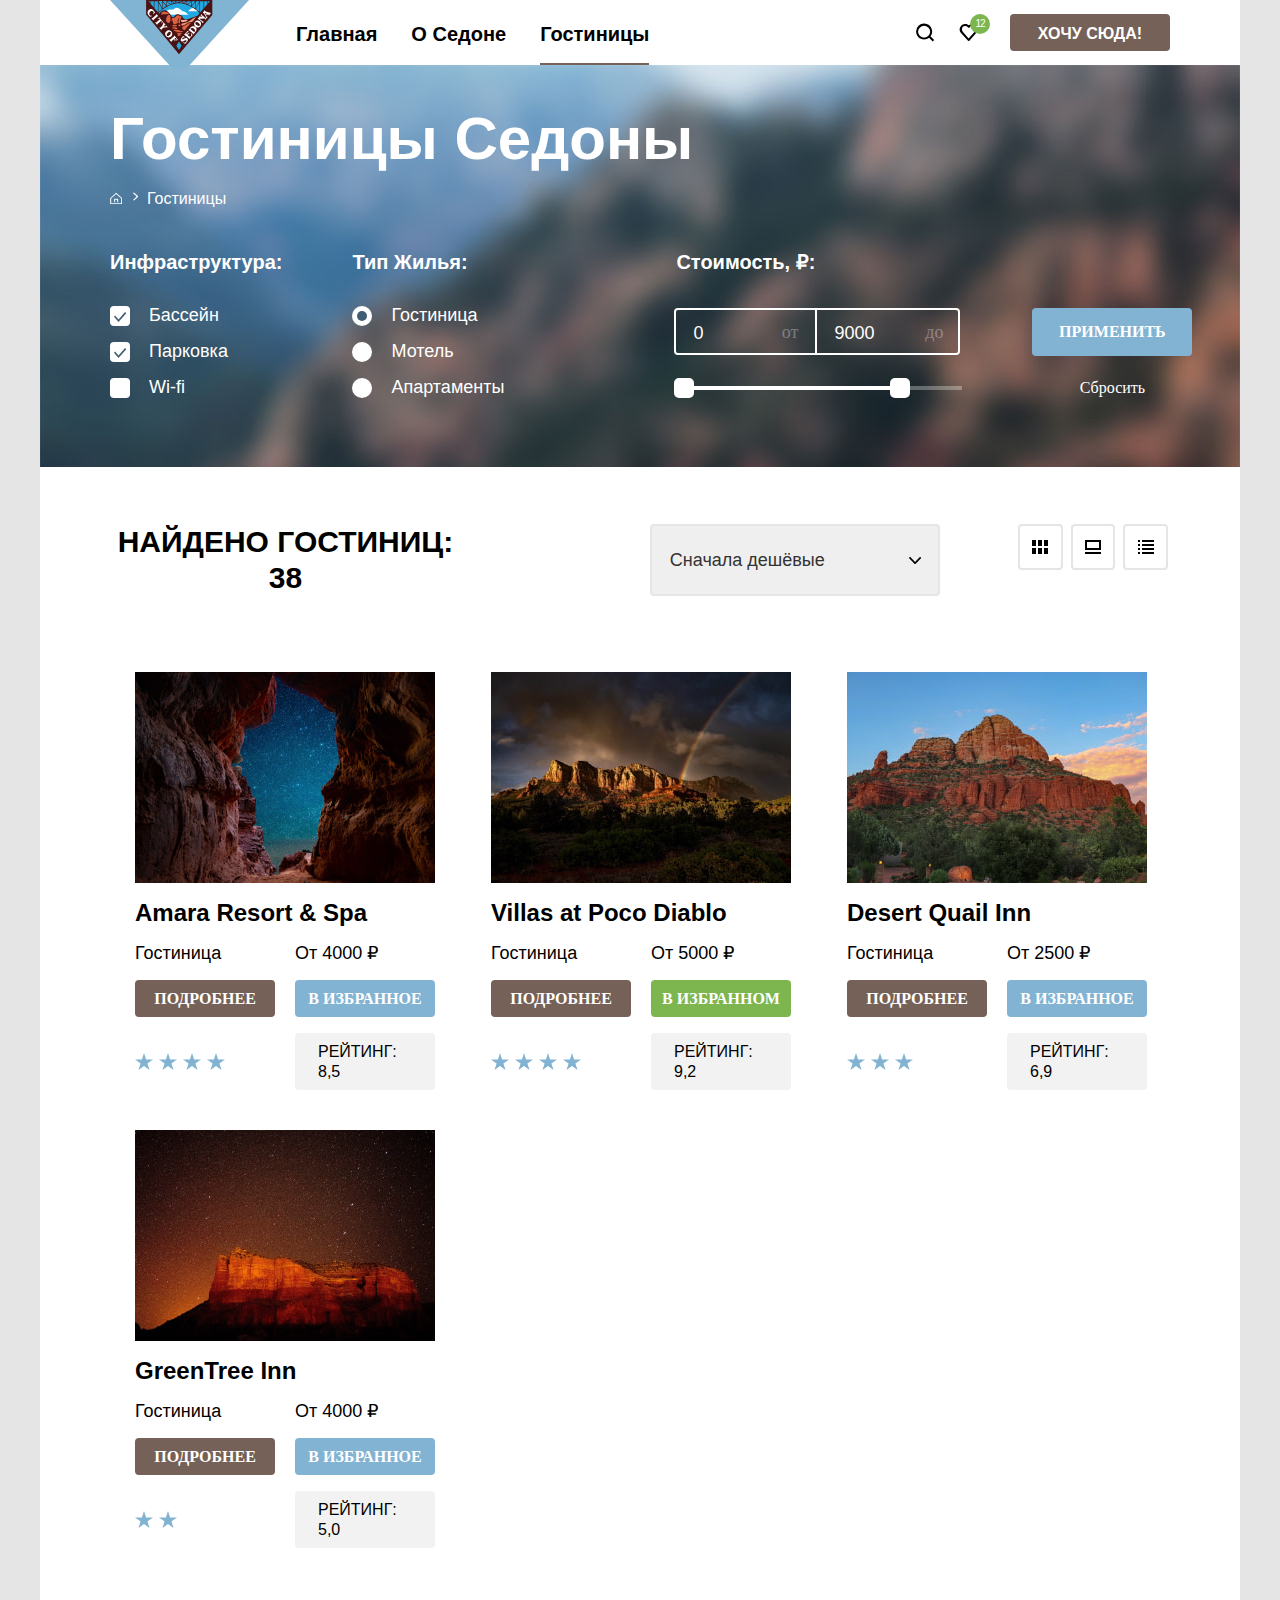
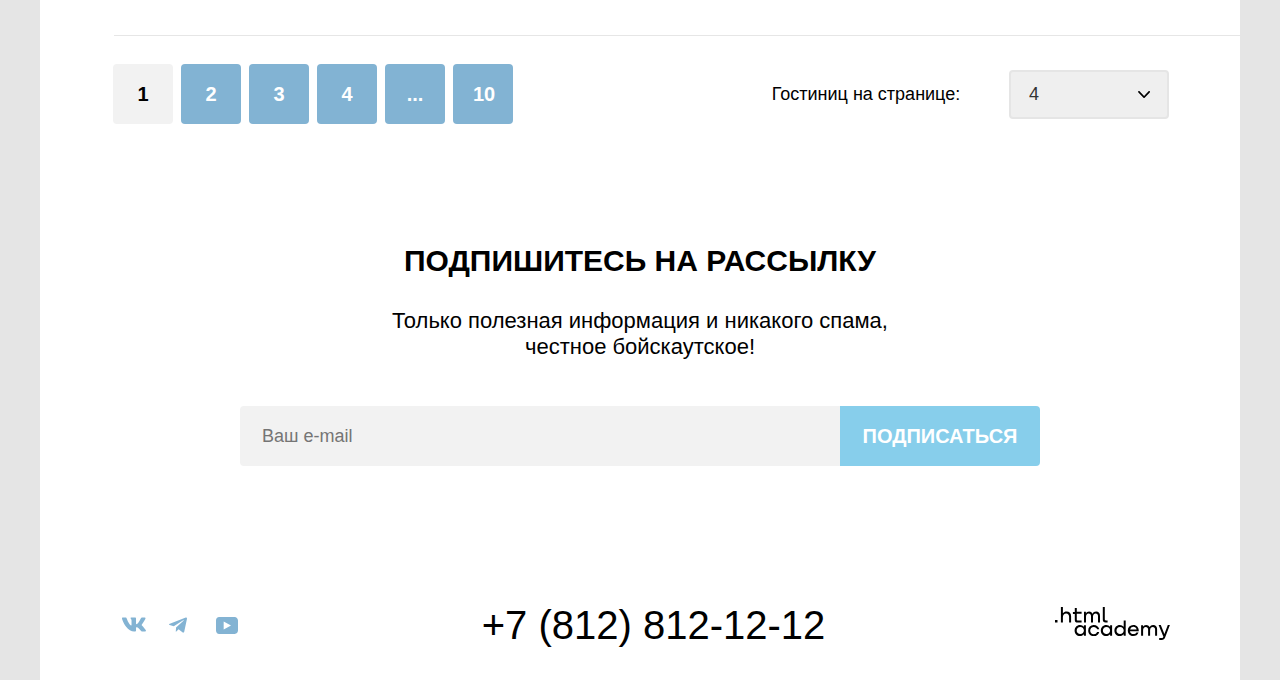
==== commit c72fe0ab: "Merge pull request #10 from Eksmnva/master" ====
--- a/catalog.html
+++ b/catalog.html
@@ -1,57 +1,43 @@
 <!DOCTYPE html>
 <html lang="ru">
-
 <head>
   <meta charset="utf-8">
   <title>Седона</title>
   <link rel="stylesheet" href="./styles/styles.css">
+  <link rel="icon" href="favicon.ico">
+  <link rel="icon" type="image/png" sizes="32x32" href="images-sedona/favicon.png">
 </head>
-
 <body>
-  <div class="conteiner">
+  <div class="page-conteiner page-conteiner-flex">
     <header class="page-header">
       <nav class="navigation">
-        <a class="navigation-logo" href="#">
-          <img class="navigation-logo-page-header" src="images-sedona/header/logo-sedona.svg" width="139" height="70"
-            alt="Логотип Седона».">
+        <a class="navigation-logo" href="index.html">
+          <img class="navigation-logo-page-header" src="images-sedona/header/logo-sedona.svg" width="139" height="70" alt="Логотип «Седона».">
         </a>
         <ul class="navigation-list">
           <li class="navigation-list-item">
-            <a class="navigation-list-link" href="index.html">
-              Главная
-            </a>
+            <a class="navigation-list-link" href="index.html" title="Переход на главную страницу.">Главная</a>
           </li>
           <li class="navigation-list-item">
-            <a class="navigation-list-link" href="sedona.html">
-              О Седоне
-            </a>
+            <a class="navigation-list-link" href="sedona.html" title="Информация о Седоне.">О Седоне</a>
           </li>
           <li class="navigation-list-item underline">
-            <a class="navigation-list-link" href="#">
-              Гостинницы
-            </a>
+            <a class="navigation-list-link" href="#" title="Переход к выбору гостиницы.">Гостиницы</a>
           </li>
         </ul>
         <ul class="navigation-use">
           <li class="navigation-use-item">
             <a class="navigation-use-icon search" href="#">
-              <span class="visually-hidden">
-                Поиск
-              </span>
+              <span class="visually-hidden">Поиск</span>
             </a>
           </li>
           <li class="navigation-use-item">
             <a class="navigation-use-icon favorite" href="#">
-              <span class="circle">12</span>
-              <span class="visually-hidden">
-                Нравится
-              </span>
+              <span class="visually-hidden">Нравится</span>
             </a>
           </li>
           <li class="navigation-use-link">
-            <a class="navigation-use-button brown-button" href="#content">
-              Хочу сюда!
-            </a>
+            <a class="navigation-use-button brown-button" href="#content" title="Переход на страницу с выбором гостиницы.">Хочу сюда!</a>
           </li>
         </ul>
       </nav>
@@ -62,50 +48,38 @@
         <ul class="breadcrumbs">
           <li class="breadcrumbs-item">
             <a class="breadcrumbs-logo" href="index.html"><span class="visually-hidden">Главная</span>
-              <svg class="breadcrumbs-home" aria-hidden="true" focusable="false" width="12"
-              height="12" xmlns="http://www.w3.org/2000/svg">
-              <path fill-rule="evenodd" clip-rule="evenodd"
-              d="M0.162109 6.1499L6.16211 0.649902L12.1621 6.1499V12.3499H0.162109V6.1499ZM1.16211 6.5499V11.3499H11.1621V6.5499L6.16211 2.0499L1.16211 6.5499ZM5.16211 10.3499H4.16211V6.84985H8.16211V10.3499H7.16211V7.84985H5.16211V10.3499Z"/>
-            </svg>
+              <svg class="breadcrumbs-home" aria-hidden="true" focusable="false" width="12" height="12" xmlns="http://www.w3.org/2000/svg">
+                <path fill-rule="evenodd" clip-rule="evenodd" d="M0.162109 6.1499L6.16211 0.649902L12.1621 6.1499V12.3499H0.162109V6.1499ZM1.16211 6.5499V11.3499H11.1621V6.5499L6.16211 2.0499L1.16211 6.5499ZM5.16211 10.3499H4.16211V6.84985H8.16211V10.3499H7.16211V7.84985H5.16211V10.3499Z" />
+              </svg>
             </a>
           </li>
           <li class="breadcrumbs-item">
-            <svg class="breadcrumbs-simbol" aria-hidden="true" focusable="false" width="6"
-              height="9" xmlns="http://www.w3.org/2000/svg">
-              <path fill-rule="evenodd" clip-rule="evenodd"
-              d="M5.05145 4.0749L1.25145 0.674902C1.05145 0.474902 0.651448 0.474902 0.351448 0.674902C0.0514485 0.874902 0.151448 1.2749 0.351448 1.4749L3.65145 4.4749L0.451448 7.4749C0.251448 7.6749 0.251448 8.0749 0.451448 8.2749C0.451448 8.3749 0.751448 8.4749 0.851448 8.4749C0.951449 8.4749 1.15145 8.3749 1.25145 8.2749L5.05145 4.8749C5.35145 4.6749 5.35145 4.2749 5.05145 4.0749Z" fill="white"/>
-            </svg>
-          </li>
-          <li class="breadcrumbs-item">
-            <a class="breadcrumbs-link" href="#">Гостиницы</a>
+            <a class="breadcrumbs-link" href="#" title="Гостиницы.">Гостиницы</a>
           </li>
         </ul>
         <section class="infrastructure">
           <h2 class="visually-hidden">Жилье в Седоне</h2>
           <form class="infrastructure-form" action="https://echo.htmlacademy.ru/" method="get">
             <fieldset class="infrastructure-filter-group checkbox-filter">
-              <legend class="infrastructure-filter-title">Инфраструктура</legend>
+              <legend class="infrastructure-filter-title">Инфраструктура:</legend>
               <ul class="infrastructure-filter">
                 <li class="infrastructure-filter-item">
                   <label class="infrastructure-filter-control">
-                    <input class="visually-hidden infrastructure-filter-control-input" type="checkbox"
-                      name="swimming-pool" checked>
+                    <input class="visually-hidden control-input" type="checkbox" name="swimming-pool" checked>
                     <span class="control-mark"></span>
                     <span class="control-label">Бассейн</span>
                   </label>
                 </li>
                 <li class="infrastructure-filter-item">
                   <label class="infrastructure-filter-control">
-                    <input class="visually-hidden infrastructure-filter-control-input" type="checkbox" name="parking"
-                      checked>
+                    <input class="visually-hidden control-input" type="checkbox" name="parking" checked>
                     <span class="control-mark"></span>
                     <span class="control-label">Парковка</span>
                   </label>
                 </li>
                 <li class="infrastructure-filter-item">
                   <label class="infrastructure-filter-control">
-
-                    <input class="visually-hidden infrastructure-filter-control-input" type="checkbox" name="wi-fi">
+                    <input class="visually-hidden control-input" type="checkbox" name="wi-fi">
                     <span class="control-mark"></span>
                     <span class="control-label">Wi-fi</span>
                   </label>
@@ -113,48 +87,50 @@
               </ul>
             </fieldset>
             <fieldset class="infrastructure-filter-group radio-filter">
-              <legend class="infrastructure-filter-title">Тип Жилья</legend>
+              <legend class="infrastructure-filter-title">Тип Жилья:</legend>
               <ul class="infrastructure-filter">
                 <li class="infrastructure-filter-item">
                   <label class="infrastructure-filter-control">
-                    <input class="visually-hidden infrastructure-filter-control-input" type="radio" name="housing-group"
-                      value="hotel" checked>
+                    <input class="visually-hidden control-input" type="radio" name="housing-group" value="hotel"
+                      checked>
                     <span class="control-mark"></span>
                     <span class="control-label">Гостиница</span>
                   </label>
                 </li>
                 <li class="infrastructure-filter-item">
                   <label class="infrastructure-filter-control">
-                    <input class="visually-hidden infrastructure-filter-control-input" type="radio" name="housing-group"
-                      value="motel">
+                    <input class="visually-hidden control-input" type="radio" name="housing-group" value="motel">
                     <span class="control-mark"></span>
                     <span class="control-label">Мотель</span>
                   </label>
                 </li>
                 <li class="infrastructure-filter-item">
                   <label class="infrastructure-filter-control">
-                    <input class="visually-hidden infrastructure-filter-control-input" type="radio" name="housing-group"
-                      value="apartments">
-                    <span class="control-mark"></span>
-                    <span class="control-label">Аппартаменты</span>
+                    <input class="visually-hidden control-input" type="radio" name="housing-group" value="apartments">
+                    <span class="control-mark"></span>
+                    <span class="control-label">Апартаменты</span>
                   </label>
                 </li>
               </ul>
             </fieldset>
             <fieldset class="prise-filter">
               <legend class="prise-title">Стоимость, ₽:</legend>
-              <div class="range">
+              <div class="range-conteiner">
                 <div class="range-window">
-                  <label class="range-label left-label">от
-                  </label>
-                  <input class="range-input left-input" type="number" value="0" name="min-price">
-                  <label class="range-label right-label">до
-                  </label>
-                  <input class="range-input right-input" type="number" value="9000" name="max-price">
+                  <div class="range-window-left">
+                    <label for="min-price" class="range-label left-label ">от</label>
+                    <input class="range-input left-input" type="number" value="0" id="min-price" name="min-price">
+                  </div>
+                  <div class="range-window-right">
+                    <label for="max-price" class="range-label right-label">до</label>
+                    <input class="range-input right-input" type="number" value="9000" id="max-price" name="max-price">
+                  </div>
                 </div>
-                <div class="range-line"></div>
-                <button class="range-button range-button-first " type="button"></button>
-                <button class="range-button range-button-second" type="button"></button>
+                <div class="range">
+                  <div class="range-line"></div>
+                  <div class="range-button range-button-first"></div>
+                  <div class="range-button range-button-second"></div>
+                </div>
               </div>
             </fieldset>
             <div class="buttons">
@@ -164,201 +140,165 @@
           </form>
         </section>
       </div>
-        <div class="hotels-found">
-          <h2 class="main-header-quantity">Найдено гостиниц: 38</h2>
-          <select class="select-control-hotels" aria-label="Сортировка гостинниц">
-            <option value="popular">Сначала популярные</option>
-            <option value="cheapr">Сначала дешёвые</option>
-            <option value="expensive">Сначала дорогие</option>
-          </select>
-          <a class="button-icon card" href="#">
-            <span class="visually-hidden">Показать карточки</span>
-          </a>
-          <a class="button-icon sly" href="#">
-            <span class="visually-hidden">Слайдшоу</span>
-          </a>
-          <a class="button-icon list" href="#">
-            <span class="visually-hidden">Показать список</span>
-          </a>
-
-        </div>
-        <!--Карточки Гостинниц-->
-        <ul class="hotel-results">
-          <li class="hotel">
-            <img class="hotel-mountains" src="images-sedona/catalog-images/hotels/Amara-hotel.jpg" width="300"
-              height="211" alt="Отель Амара">
-            <h3 class="hotel-name">Amara Resort & Spa</h3>
-            <span class="hotel-appellation">Гостинница</span>
-            <span class="hotel-prise">От 4000 ₽</span>
-            <a class="hotel-button-detailed brown-button" href="#">Подробнее</a>
-            <button class="hotel-button-to-like blu-button" type="button">В избранное</button>
-            <div class="hotel-raiting">
-              <span class="hotel-star"></span>
-              <span class="hotel-star"></span>
-              <span class="hotel-star"></span>
-              <span class="hotel-star"></span>
-            </div>
-            <div class="hotel-rate">
-              Рейтинг 8,5
-            </div>
-          </li>
-          <li class="hotel">
-            <img class="hotel-mountains" src="images-sedona/catalog-images/hotels/Villas-hotel.jpg" width="300"
-              height="211" alt="Отель Вилла Диабло">
-            <h3 class="hotel-name">Villas at Poco Diablo</h3>
-            <span class="hotel-appellation">Гостинница</span>
-            <span class="hotel-prise">От 5000 ₽</span>
-            <a class="hotel-button-detailed brown-button" href="#">Подробнее</a>
-            <button class="hotel-button-in-like" type="button">В избранном</button>
-            <div class="hotel-raiting">
-              <span class="hotel-star"></span>
-              <span class="hotel-star"></span>
-              <span class="hotel-star"></span>
-              <span class="hotel-star"></span>
-            </div>
-            <div class="hotel-rate">
-              Рейтинг 9,2
-            </div>
-          </li>
-          <li class="hotel">
-            <img class="hotel-mountains" src="images-sedona/catalog-images/hotels/Desert-hotel.jpg" width="300"
-              height="211" alt="Отель Пустыня">
-            <h3 class="hotel-name">Desert Quail Inn</h3>
-            <span class="hotel-appellation">Гостинница</span>
-            <span class="hotel-prise">От 2500 ₽</span>
-            <a class="hotel-button-detailed brown-button" href="#">Подробнее</a>
-            <button class="hotel-button-to-like blu-button" type="button">В избранное</button>
-            <div class="hotel-raiting">
-              <span class="hotel-star"></span>
-              <span class="hotel-star"></span>
-              <span class="hotel-star"></span>
-            </div>
-            <div class=" hotel-rate">
-              Рейтинг 6,9
-            </div>
-          </li>
-          <li class="hotel">
-            <img class="hotel-mountains" src="images-sedona/catalog-images/hotels/GreenTree-hotel.jpg" width="300"
-              height="211" alt="Отель Зеленое дерево">
-            <h3 class="hotel-name">GreenTree Inn</h3>
-            <span class="hotel-appellation">Гостинница</span>
-            <span class="hotel-prise">От 4000 ₽</span>
-            <a class="hotel-button-detailed brown-button" href="#">Подробнее</a>
-            <button class="hotel-button-to-like blu-button" type="button">В избранное</button>
-            <div class="hotel-raiting">
-              <span class="hotel-star"></span>
-              <span class="hotel-star"></span>
-            </div>
-            <div class="hotel-rate">
-              Рейтинг 5,0
-            </div>
-          </li>
-        </ul>
-        <div class="pagination-box">
-          <ul class="pagination">
-            <li class="pagination-item">
-              <a class="pagination-link grey-button" href="#">1</a>
-            </li>
-            <li class="pagination-item">
-              <a class="pagination-link blu-button" href="#">2</a>
-            </li>
-            <li class="pagination-item">
-              <a class="pagination-link blu-button" href="#">3</a>
-            </li>
-            <li class="pagination-item">
-              <a class="pagination-link blu-button" href="#">4</a>
-            </li>
-            <li class="pagination-item ">
-              <a class="pagination-link blu-button">...</a>
-            </li>
-            <li class="pagination-item">
-              <a class="pagination-link blu-button" href="#">10</a>
-          </ul>
-          <p class="hotel-in-page">Гостиниц на странице:</p>
-          <select class="select-control-hotel-list" aria-label="Количество отображаемых гостинниц">
-            <option value="4">4</option>
-            <option value="5">5</option>
-            <option value="6">6</option>
-            <option value="7">7</option>
-            <option value="8">8</option>
-            <option value="9">9</option>
-            <option value="10">10</option>
-          </select>
-        </div>
+      <div class="hotels-found">
+        <h2 class="main-header-quantity">Найдено гостиниц: 38</h2>
+        <select class="select select-control-hotels" aria-label="Сортировка гостинниц">
+          <option value="popular">Сначала дешёвые</option>
+          <option value="cheapr">Сначала популярные</option>
+          <option value="expensive">Сначала дорогие</option>
+        </select>
+        <a class="button-icon card" href="#">
+          <span class="visually-hidden">Показать карточки</span>
+        </a>
+        <a class="button-icon sly" href="#">
+          <span class="visually-hidden">Слайдшоу</span>
+        </a>
+        <a class="button-icon list" href="#">
+          <span class="visually-hidden">Показать список</span>
+        </a>
+      </div>
+      <!--Карточки Гостинниц-->
+      <ul class="hotel-results">
+        <li class="hotel">
+          <img class="hotel-mountains" src="images-sedona/catalog-images/hotels/Amara-hotel.jpg" width="300"
+            height="211" alt="Отель Амара">
+          <a class="hotel-name" href="#" title="Отель Amara Resort & Spa.">Amara Resort & Spa</a>
+          <span class="hotel-appellation">Гостиница</span>
+          <span class="hotel-prise">От 4000 ₽</span>
+          <a class="hotel-button-detailed brown-button" href="#" title="Отель Amara Resort & Spa.">Подробнее</a>
+          <button class="hotel-button-to-like blu-button" type="button">В избранное</button>
+          <div class="hotel-raiting">
+            <span class="hotel-star"></span>
+            <span class="hotel-star"></span>
+            <span class="hotel-star"></span>
+            <span class="hotel-star"></span>
+          </div>
+          <div class="hotel-rate">Рейтинг: 8,5</div>
+        </li>
+        <li class="hotel">
+          <img class="hotel-mountains" src="images-sedona/catalog-images/hotels/Villas-hotel.jpg" width="300"
+            height="211" alt="Отель Вилла Диабло">
+          <a class="hotel-name" href="#" title="Отель Villas at Poco Diablo.">Villas at Poco Diablo</a>
+          <span class="hotel-appellation">Гостиница</span>
+          <span class="hotel-prise">От 5000 ₽</span>
+          <a class="hotel-button-detailed brown-button" href="#" title="Отель Villas at Poco Diablo.">Подробнее</a>
+          <button class="hotel-button-in-like" type="button">В избранном</button>
+          <div class="hotel-raiting">
+            <span class="hotel-star"></span>
+            <span class="hotel-star"></span>
+            <span class="hotel-star"></span>
+            <span class="hotel-star"></span>
+          </div>
+          <div class="hotel-rate">Рейтинг: 9,2</div>
+        </li>
+        <li class="hotel">
+          <img class="hotel-mountains" src="images-sedona/catalog-images/hotels/Desert-hotel.jpg" width="300" height="211" alt="Отель Пустыня">
+          <a class="hotel-name" href="#" title="Отель Desert Quail Inn.">Desert Quail Inn</a>
+          <span class="hotel-appellation">Гостиница</span>
+          <span class="hotel-prise">От 2500 ₽</span>
+          <a class="hotel-button-detailed brown-button" href="#" title="Отель Desert Quail Inn.">Подробнее</a>
+          <button class="hotel-button-to-like blu-button" type="button">В избранное</button>
+          <div class="hotel-raiting">
+            <span class="hotel-star"></span>
+            <span class="hotel-star"></span>
+            <span class="hotel-star"></span>
+          </div>
+          <div class=" hotel-rate">Рейтинг: 6,9</div>
+        </li>
+        <li class="hotel">
+          <img class="hotel-mountains" src="images-sedona/catalog-images/hotels/GreenTree-hotel.jpg" width="300" height="211" alt="Отель Зеленое дерево">
+          <a class="hotel-name" href="#" title="Отель GreenTree Inn.">GreenTree Inn</a>
+          <span class="hotel-appellation">Гостиница</span>
+          <span class="hotel-prise">От 4000 ₽</span>
+          <a class="hotel-button-detailed brown-button" href="#" title="Отель GreenTree Inn.">Подробнее</a>
+          <button class="hotel-button-to-like blu-button" type="button">В избранное</button>
+          <div class="hotel-raiting">
+            <span class="hotel-star"></span>
+            <span class="hotel-star"></span>
+          </div>
+          <div class="hotel-rate">Рейтинг: 5,0</div>
+        </li>
+      </ul>
+      <div class="pagination-box">
+        <ul class="pagination">
+          <li class="pagination-item">
+            <a class="pagination-link grey-button" title="переход на страницу 1." href="#">1</a>
+          </li>
+          <li class="pagination-item">
+            <a class="pagination-link blu-button" title="переход на страницу 2." href="#">2</a>
+          </li>
+          <li class="pagination-item">
+            <a class="pagination-link blu-button" title="переход на страницу 3." href="#">3</a>
+          </li>
+          <li class="pagination-item">
+            <a class="pagination-link blu-button" title="переход на страницу 4." href="#">4</a>
+          </li>
+          <li class="pagination-item ">
+            <a class="pagination-link blu-button" title="переход к страницам 5, 6, 7, 8, 9." href="#">...</a>
+          </li>
+          <li class="pagination-item">
+            <a class="pagination-link blu-button" title="переход на страницу 10." href="#">10</a>
+        </ul>
+        <p class="hotel-in-page">Гостиниц на странице:</p>
+        <select class="select select-control-hotel-list" aria-label="Количество отображаемых гостинниц">
+          <option value="4">4</option>
+          <option value="5">5</option>
+          <option value="6">6</option>
+          <option value="7">7</option>
+          <option value="8">8</option>
+          <option value="9">9</option>
+          <option value="10">10</option>
+        </select>
+      </div>
+      <section class="mailing catalog">
+        <h2 class="mailing-header">Подпишитесь на рассылку</h2>
+        <p class="mailing-info">Только полезная информация и никакого спама, <br> честное бойскаутское!</p>
+        <form class="mailing-form" action="https://echo.htmlacademy.ru/" method="post">
+          <label for="mailing-email"><span class="visually-hidden">Ваш e-mail</span>
+          </label>
+          <input class="mailing-field mailing-catalog" placeholder="Ваш e-mail" type="email" name="sending-form" id="mailing-email" required>
+          <button class="mailing-button blu-button" type="submit">Подписаться</button>
+        </form>
+      </section>
     </main>
     <footer class="footer">
-      <section class="mailing catalog">
-        <h2 class="mailing-header">
-          Подпишитесь на рассылку
-        </h2>
-        <p class="mailing-info">
-          Только полезная информация и никакого спама, честное бойскаутское!
-        </p>
-        <form class="mailing-form" action="https://echo.htmlacademy.ru/" method="post">
-          <label for="mailing-email"><span class="visually-hidden">
-              Ваш e-mail</span>
-          </label>
-          <input class="mailing-field mailing-catalog" placeholder="Ваш e-mail" type="email" name="sending-form"
-            id="mailing-email" required>
-          <button class="mailing-button blu-button" type="submit">
-            Подписаться
-          </button>
-        </form>
-      </section>
       <nav class="navigation-footer">
         <ul class="footer-social-network">
-          <li>
-            <a class="footer-social-network-button" href="https://vk.com/htmlacademy.ru" title="Вконтакте">
-              <svg class="footer-social-network-item vkontakte" aria-hidden="true" focusable="false" width="24"
-                height="17" xmlns="http://www.w3.org/2000/svg">
-                <path fill-rule="evenodd" clip-rule="evenodd"
-                  d="M23.45 1.45c.17-.55 0-.95-.8-.95h-2.62c-.67 0-.98.35-1.14.73 0 0-1.34 3.2-3.23 5.27-.61.6-.89.8-1.22.8-.17 0-.42-.2-.42-.74V1.45c0-.66-.18-.95-.74-.95H9.15c-.42 0-.67.3-.67.6 0 .61.95.76 1.05 2.5v3.8c0 .84-.16.99-.5.99-.88 0-3.05-3.21-4.33-6.89-.25-.71-.5-1-1.17-1H.9c-.75 0-.9.35-.9.73 0 .68.89 4.07 4.14 8.55 2.18 3.06 5.23 4.72 8.01 4.72 1.67 0 1.88-.37 1.88-1v-2.32c0-.73.16-.88.69-.88.38 0 1.05.2 2.61 1.67 1.78 1.75 2.07 2.53 3.08 2.53h2.62c.75 0 1.13-.37.91-1.1-.24-.72-1.09-1.77-2.21-3.02-.62-.7-1.54-1.47-1.81-1.86-.4-.49-.28-.7 0-1.14 0 0 3.2-4.43 3.53-5.93Z" />
+          <li class="footer-social-network-item">
+            <a class="footer-social-network-link" href="https://vk.com/htmlacademy.ru" title="Вконтакте.">
+              <svg class="footer-social-network-item vkontakte" aria-hidden="true" focusable="false" width="24" height="17" xmlns="http://www.w3.org/2000/svg">
+                <path fill-rule="evenodd" clip-rule="evenodd" d="M23.45 1.45c.17-.55 0-.95-.8-.95h-2.62c-.67 0-.98.35-1.14.73 0 0-1.34 3.2-3.23 5.27-.61.6-.89.8-1.22.8-.17 0-.42-.2-.42-.74V1.45c0-.66-.18-.95-.74-.95H9.15c-.42 0-.67.3-.67.6 0 .61.95.76 1.05 2.5v3.8c0 .84-.16.99-.5.99-.88 0-3.05-3.21-4.33-6.89-.25-.71-.5-1-1.17-1H.9c-.75 0-.9.35-.9.73 0 .68.89 4.07 4.14 8.55 2.18 3.06 5.23 4.72 8.01 4.72 1.67 0 1.88-.37 1.88-1v-2.32c0-.73.16-.88.69-.88.38 0 1.05.2 2.61 1.67 1.78 1.75 2.07 2.53 3.08 2.53h2.62c.75 0 1.13-.37.91-1.1-.24-.72-1.09-1.77-2.21-3.02-.62-.7-1.54-1.47-1.81-1.86-.4-.49-.28-.7 0-1.14 0 0 3.2-4.43 3.53-5.93Z" />
               </svg>
-              <span class="visually-hidden">
-                Вконтакте
-              </span>
-            </a>
-          </li>
-          <li>
-            <a class="footer-social-network-button" href="https://t.me/htmlacademy.ru" title="Телеграм">
-              <svg class="footer-social-network-item telegram" aria-hidden="true" focusable="false" width="24"
-                height="17" xmlns="http://www.w3.org/2000/svg">
-                <path fill-rule="evenodd" clip-rule="evenodd"
-                  d="M16.79.6.84 6.75c-1.09.43-1.08 1.04-.2 1.31l4.1 1.28 9.47-5.98c.44-.27.85-.12.52.18l-7.68 6.92-.28 4.22c.41 0 .6-.19.83-.41l1.99-1.93 4.13 3.05c.77.42 1.31.2 1.5-.7l2.72-12.8C18.22.77 17.5.27 16.79.59Z" />
+              <span class="visually-hidden">Вконтакте</span>
+            </a>
+          </li>
+          <li class="footer-social-network-item">
+            <a class="footer-social-network-link" href="https://t.me/htmlacademy.ru" title="Телеграм.">
+              <svg class="footer-social-network-item telegram" aria-hidden="true" focusable="false" width="24" height="17" xmlns="http://www.w3.org/2000/svg">
+                <path fill-rule="evenodd" clip-rule="evenodd" d="M16.79.6.84 6.75c-1.09.43-1.08 1.04-.2 1.31l4.1 1.28 9.47-5.98c.44-.27.85-.12.52.18l-7.68 6.92-.28 4.22c.41 0 .6-.19.83-.41l1.99-1.93 4.13 3.05c.77.42 1.31.2 1.5-.7l2.72-12.8C18.22.77 17.5.27 16.79.59Z" />
               </svg>
-              <span class="visually-hidden">
-                Телеграм
-              </span>
-            </a>
-          </li>
-          <li>
-            <a class="footer-social-network-button" href="https://www.youtube.com/user/htmlacademy.ru" title="Ютуб">
-              <svg class="footer-social-network-item youtube" aria-hidden="true" focusable="false" width="24"
-                height="17" xmlns="http://www.w3.org/2000/svg">
-                <path fill-rule="evenodd" clip-rule="evenodd"
-                  d="M18.6 0H3.18C1.31 0 0 1.6 0 3.4v10.1C0 15.4 1.31 17 3.17 17h15.66c1.64 0 3.17-1.6 3.17-3.4V3.4C21.78 1.6 20.47 0 18.6 0ZM7.67 12.54V4.46L15 8.5l-7.33 4.04Z" />
+              <span class="visually-hidden">Телеграм</span>
+            </a>
+          </li>
+          <li class="footer-social-network-item">
+            <a class="footer-social-network-link" href="https://www.youtube.com/user/htmlacademy.ru" title="Ютуб.">
+              <svg class="footer-social-network-item youtube" aria-hidden="true" focusable="false" width="24" height="17" xmlns="http://www.w3.org/2000/svg">
+                <path fill-rule="evenodd" clip-rule="evenodd" d="M18.6 0H3.18C1.31 0 0 1.6 0 3.4v10.1C0 15.4 1.31 17 3.17 17h15.66c1.64 0 3.17-1.6 3.17-3.4V3.4C21.78 1.6 20.47 0 18.6 0ZM7.67 12.54V4.46L15 8.5l-7.33 4.04Z" />
               </svg>
-              <span class="visually-hidden">
-                Ютуб
-              </span>
+              <span class="visually-hidden">Ютуб</span>
             </a>
           </li>
         </ul>
         <div class="footer-telephone">
-          <a class="contacts-phone" href="tel:+78128121212">
-            +7 (812) 812-12-12
-          </a>
+          <a class="contacts-phone" href="tel:+78128121212" title="Телефон для связи.">+7 (812) 812-12-12</a>
         </div>
-        <a class="footer-logo" href="https://htmlacademy.ru">
-          <svg class="footer-logo-academy" aria-hidden="true" focusable="false" width="115" height="33"
-            xmlns="http://www.w3.org/2000/svg">
-            <path fill-rule="evenodd" clip-rule="evenodd"
-              d="M0 12.9v2.6h2.5v-2.6H0ZM11.6 4.5c-1.6 0-2.8.7-3.6 1.7h-.1V0h-2v15.5h2v-5.3c0-2.1 1.3-3.6 3.3-3.6 1.8 0 2.9 1.4 2.9 3.2v5.7h2V9.4c.1-3-1.8-4.9-4.5-4.9ZM26.6 4.8h-4.8V1.1h-2v3.8h-1.9v2h1.9v6c0 1.7 1 2.7 2.7 2.7h4.1v-2h-3.7c-.7 0-1.1-.4-1.1-1.1V6.8h4.8v-2ZM41.1 4.6c-1.6 0-2.9.8-3.5 2.1h-.1a3.7 3.7 0 0 0-3.4-2.1c-1.4 0-2.5.8-3.1 1.8h-.1V4.8H29v10.6h2V10c0-2 1-3.5 2.6-3.5 1.5 0 2.4 1 2.4 2.6v6.3h2V9.8c0-2.4 1.4-3.3 2.6-3.3 1.5 0 2.4 1 2.4 2.6v6.3h2V8.9c.1-2.5-1.4-4.3-3.9-4.3ZM47.8 12.7c0 1.7 1 2.7 2.8 2.7h2v-2h-1.7c-.7 0-1.1-.4-1.1-1.1V0h-2v12.7ZM28.9 19.7a4.9 4.9 0 0 0-3.9-1.8c-3.1 0-5.4 2.3-5.4 5.6s2.3 5.6 5.4 5.6c1.8 0 3-.8 3.8-1.9h.1v1.6h2V18.2h-2v1.5Zm-3.6 7.4a3.5 3.5 0 0 1-3.6-3.6c0-2 1.4-3.6 3.6-3.6s3.6 1.6 3.6 3.6c0 1.9-1.4 3.6-3.6 3.6ZM44.2 22c-.5-2.4-2.6-4.1-5.4-4.1a5.4 5.4 0 0 0-5.6 5.6c0 3.1 2.2 5.6 5.6 5.6 2.8 0 4.9-1.8 5.4-4.2h-2.1a3.4 3.4 0 0 1-3.3 2.3 3.5 3.5 0 0 1-3.6-3.6c0-2 1.4-3.6 3.6-3.6 1.6 0 2.8 1 3.3 2.2h2.1V22ZM55.1 19.7a4.9 4.9 0 0 0-3.9-1.8c-3.1 0-5.4 2.3-5.4 5.6s2.3 5.6 5.4 5.6c1.8 0 3-.8 3.8-1.9h.1v1.6h2V18.2h-2v1.5Zm-3.6 7.4a3.5 3.5 0 0 1-3.6-3.6c0-2 1.4-3.6 3.6-3.6s3.6 1.6 3.6 3.6c0 1.9-1.5 3.6-3.6 3.6ZM68.7 19.8a5 5 0 0 0-3.9-1.9c-3.1 0-5.4 2.3-5.4 5.6s2.2 5.6 5.4 5.6c1.7 0 3-.8 3.8-1.8h.1v1.5h2V13.4h-2v6.4Zm-3.6 7.3a3.5 3.5 0 0 1-3.6-3.6c0-2 1.4-3.6 3.6-3.6s3.6 1.6 3.6 3.6c-.1 2-1.5 3.6-3.6 3.6ZM78.3 17.9a5.4 5.4 0 0 0-5.5 5.6c0 3 2.1 5.6 5.5 5.6 2.5 0 4.5-1.3 5.2-3.6h-2.1c-.5 1-1.6 1.6-3 1.6-1.9 0-3.3-1.3-3.4-2.9h8.8c.2-3.6-2-6.3-5.5-6.3Zm0 1.9c1.7 0 3 1 3.3 2.6h-6.5a3.2 3.2 0 0 1 3.2-2.6ZM98.2 17.9a4 4 0 0 0-3.6 2h-.1c-.6-1.2-1.8-2-3.4-2-1.4 0-2.5.7-3.1 1.8v-1.5h-1.9v10.6h2v-5.4c0-2 1-3.4 2.6-3.5 1.5 0 2.4 1 2.4 2.6v6.3h2v-5.6c0-2.4 1.4-3.3 2.6-3.3 1.5 0 2.4 1 2.4 2.6v6.3h2v-6.5c.1-2.6-1.4-4.4-3.9-4.4ZM109.4 27l-3.6-8.9h-2.2l4.8 11.6c-.3.9-.7 1.2-1.7 1.2h-2.5v2h2.5c1.8 0 2.8-.8 3.5-2.6l4.7-12.2h-2.1l-3.4 8.9Z" />
+        <a class="footer-logo" href="https://htmlacademy.ru" title="Логотип академии.">
+          <svg class="footer-logo-academy" aria-hidden="true" focusable="false" width="115" height="33" xmlns="http://www.w3.org/2000/svg">
+            <path fill-rule="evenodd" clip-rule="evenodd" d="M0 12.9v2.6h2.5v-2.6H0ZM11.6 4.5c-1.6 0-2.8.7-3.6 1.7h-.1V0h-2v15.5h2v-5.3c0-2.1 1.3-3.6 3.3-3.6 1.8 0 2.9 1.4 2.9 3.2v5.7h2V9.4c.1-3-1.8-4.9-4.5-4.9ZM26.6 4.8h-4.8V1.1h-2v3.8h-1.9v2h1.9v6c0 1.7 1 2.7 2.7 2.7h4.1v-2h-3.7c-.7 0-1.1-.4-1.1-1.1V6.8h4.8v-2ZM41.1 4.6c-1.6 0-2.9.8-3.5 2.1h-.1a3.7 3.7 0 0 0-3.4-2.1c-1.4 0-2.5.8-3.1 1.8h-.1V4.8H29v10.6h2V10c0-2 1-3.5 2.6-3.5 1.5 0 2.4 1 2.4 2.6v6.3h2V9.8c0-2.4 1.4-3.3 2.6-3.3 1.5 0 2.4 1 2.4 2.6v6.3h2V8.9c.1-2.5-1.4-4.3-3.9-4.3ZM47.8 12.7c0 1.7 1 2.7 2.8 2.7h2v-2h-1.7c-.7 0-1.1-.4-1.1-1.1V0h-2v12.7ZM28.9 19.7a4.9 4.9 0 0 0-3.9-1.8c-3.1 0-5.4 2.3-5.4 5.6s2.3 5.6 5.4 5.6c1.8 0 3-.8 3.8-1.9h.1v1.6h2V18.2h-2v1.5Zm-3.6 7.4a3.5 3.5 0 0 1-3.6-3.6c0-2 1.4-3.6 3.6-3.6s3.6 1.6 3.6 3.6c0 1.9-1.4 3.6-3.6 3.6ZM44.2 22c-.5-2.4-2.6-4.1-5.4-4.1a5.4 5.4 0 0 0-5.6 5.6c0 3.1 2.2 5.6 5.6 5.6 2.8 0 4.9-1.8 5.4-4.2h-2.1a3.4 3.4 0 0 1-3.3 2.3 3.5 3.5 0 0 1-3.6-3.6c0-2 1.4-3.6 3.6-3.6 1.6 0 2.8 1 3.3 2.2h2.1V22ZM55.1 19.7a4.9 4.9 0 0 0-3.9-1.8c-3.1 0-5.4 2.3-5.4 5.6s2.3 5.6 5.4 5.6c1.8 0 3-.8 3.8-1.9h.1v1.6h2V18.2h-2v1.5Zm-3.6 7.4a3.5 3.5 0 0 1-3.6-3.6c0-2 1.4-3.6 3.6-3.6s3.6 1.6 3.6 3.6c0 1.9-1.5 3.6-3.6 3.6ZM68.7 19.8a5 5 0 0 0-3.9-1.9c-3.1 0-5.4 2.3-5.4 5.6s2.2 5.6 5.4 5.6c1.7 0 3-.8 3.8-1.8h.1v1.5h2V13.4h-2v6.4Zm-3.6 7.3a3.5 3.5 0 0 1-3.6-3.6c0-2 1.4-3.6 3.6-3.6s3.6 1.6 3.6 3.6c-.1 2-1.5 3.6-3.6 3.6ZM78.3 17.9a5.4 5.4 0 0 0-5.5 5.6c0 3 2.1 5.6 5.5 5.6 2.5 0 4.5-1.3 5.2-3.6h-2.1c-.5 1-1.6 1.6-3 1.6-1.9 0-3.3-1.3-3.4-2.9h8.8c.2-3.6-2-6.3-5.5-6.3Zm0 1.9c1.7 0 3 1 3.3 2.6h-6.5a3.2 3.2 0 0 1 3.2-2.6ZM98.2 17.9a4 4 0 0 0-3.6 2h-.1c-.6-1.2-1.8-2-3.4-2-1.4 0-2.5.7-3.1 1.8v-1.5h-1.9v10.6h2v-5.4c0-2 1-3.4 2.6-3.5 1.5 0 2.4 1 2.4 2.6v6.3h2v-5.6c0-2.4 1.4-3.3 2.6-3.3 1.5 0 2.4 1 2.4 2.6v6.3h2v-6.5c.1-2.6-1.4-4.4-3.9-4.4ZM109.4 27l-3.6-8.9h-2.2l4.8 11.6c-.3.9-.7 1.2-1.7 1.2h-2.5v2h2.5c1.8 0 2.8-.8 3.5-2.6l4.7-12.2h-2.1l-3.4 8.9Z" />
           </svg>
         </a>
       </nav>
     </footer>
   </div>
 </body>
-
 </html>--- a/styles/styles.css
+++ b/styles/styles.css
@@ -14,31 +14,25 @@
   font-display: swap;
 }
 
-.html {
+html {
   height: 100%;
 }
 
 body {
-  padding: 0;
   margin: 0;
   font-family: "PT Sans", sans-serif;
   font-weight: 400;
   font-size: 18px;
   line-height: 21px;
   color: #000000;
-  height: 100%;
-  min-height: 100%;
-  background-color: #FFFFFF;
   text-align: center;
   background-color: #E5E5E5;
-  padding-left: 40px;
-  padding-right: 40px;
-}
-
-.conteiner {
-  margin: 0 auto;
+}
+
+.page-conteiner {
   width: 1200px;
   background-color: #ffffff;
+  margin: 0 auto;
   height: 100%;
   min-height: 100%;
   display: flex;
@@ -72,7 +66,9 @@
   position: relative;
   display: block;
   width: 139px;
+  height: 65px;
   margin-right: 47px;
+  outline: none;
 }
 
 .navigation-logo-page-header {
@@ -83,10 +79,10 @@
 }
 
 .navigation-list {
-  margin: 0;
-  padding: 0 24px 0 0;
   display: flex;
   list-style-type: none;
+  margin: 0;
+  padding: 0;
 }
 
 .navigation-use {
@@ -103,24 +99,27 @@
 }
 
 .navigation-list-link {
-  padding: 20px 0 19px 0;
+  padding: 21px 0 16px 0;
   display: block;
   font-weight: 700;
   text-decoration: none;
   color: #000000;
   background-color: #ffffff;
-  
-}
+  outline: none;
+}
+
 .underline {
-  position: relative;  
-}
+  position: relative;
+}
+
 .underline::after {
-  display: block;
-  border-bottom: 2px solid #756257;
+  background-color: #756257;
+  height: 2px;
   content: "";
-}
-.navigation-use-item {
-  
+  bottom: 0;
+  width: 100%;
+  position: absolute;
+  display: block;
 }
 
 .navigation-use-icon {
@@ -128,50 +127,51 @@
   width: 20px;
   height: 18px;
   display: block;
-  padding: 24px 12px;
-}
-
+  padding: 22px 11px;
+  margin: 0;
+  outline: none;
+}
 
 .search {
   background-image: url("../images-sedona/header/search.svg");
   width: 20px;
-  height: 18px;
+  height: 19px;
   background-repeat: no-repeat;
 }
 
 .favorite {
   background-image: url("../images-sedona/header/favorite.svg");
   width: 20px;
-  height: 17px;
+  height: 19px;
   background-repeat: no-repeat;
   position: relative;
   margin-right: 20px;
-}
+  padding-right: 13px
+}
+
 .favorite::before {
-  color:#ffffff;
+  color: #ffffff;
   background-color: #7DB54F;
   width: 20px;
-height: 20px;
-left: 24px;
-top: 15px;
-border-radius: 10px;
-position: absolute;
-text-align: center;
-box-sizing: border-box;
-padding-top: 3px;
-content: "";
-
-}
-.circle {
-  font:inherit;
+  height: 20px;
+  left: 24px;
+  top: 13px;
+  border-radius: 10px;
+  position: absolute;
+  text-align: center;
+  box-sizing: border-box;
+  padding-top: 3px;
+  content: "12";
+  font: inherit;
+  font-style: normal;
   font-size: 10px;
   line-height: 13px;
   text-decoration: none;
-  color:#FFFFFF;
-  position: absolute;
-  left: 29px;
-  top: 17px;
-}
+  padding-top: 3px;
+  font-weight: 400;
+  letter-spacing: -0.1em;
+}
+
 .navigation-use-button {
   font-size: 16px;
   line-height: 20px;
@@ -180,16 +180,22 @@
   background-color: #756157;
   text-decoration: none;
   text-transform: uppercase;
-  padding: 9px 15px 8px;
+  padding: 10px 15px 7px;
   border-radius: 4px;
   min-width: 160px;
   display: block;
   box-sizing: border-box;
+  outline: none;
 }
 
 .main-conteiner {
   flex-grow: 1;
 }
+
+.main-inner {
+  flex-grow: 1;
+}
+
 .main-logo {
   background-image: url("../images-sedona/index-images/index-background.jpg");
   background-size: 1200px auto;
@@ -197,11 +203,21 @@
   background-repeat: no-repeat;
   background-color: #87CEEB;
   position: relative;
+  margin-bottom: 62px;
+}
+
+.main-logo::after {
+  content: "";
+  background-color: #ffffff;
+  position: absolute;
+  bottom: 0;
+  width: 1200px;
+  height: 3px;
+  left: 0;
 }
 
 .main-logo-welcome {
-  padding: 51px 0 83px 0;
-
+  padding: 49px 0 83px 0;
 }
 
 .conteiner-edge {
@@ -210,11 +226,11 @@
   background-repeat: no-repeat;
   position: absolute;
   width: 1200px;
-  bottom: 0;
+  bottom: 2px;
 }
 
 .main-box {
-  padding: 63px 0 90px;
+  padding-bottom: 90px;
 }
 
 .main-title {
@@ -222,9 +238,9 @@
   line-height: 36px;
   font-weight: 700;
   text-transform: uppercase;
-  width: 750px;
-  height: 72px;
-  margin: 0 auto 31px;
+  padding: 0 273px;
+  text-align: center;
+  margin: 0 0 31px 0;
 }
 
 .main-subtitle {
@@ -286,7 +302,7 @@
   flex-direction: column;
   align-items: center;
   box-sizing: border-box;
-  padding: 0 70px;
+  padding: 0 85px;
 }
 
 .advantages-place {
@@ -297,13 +313,13 @@
   align-items: center;
   box-sizing: border-box;
   justify-content: center;
-  padding: 0 60px;
+  padding: 0 80px;
 }
 
 .town-bridge {
   color: #ffffff;
   background-color: #82B3D3;
-  padding: 0 75px;
+  padding: 0 85px;
 }
 
 .advantages-comfort-image {
@@ -314,6 +330,7 @@
   margin-left: auto;
   margin-right: auto;
   margin-bottom: 25px;
+  background-position: center;
 }
 
 .home {
@@ -348,13 +365,16 @@
   line-height: 36px;
   width: 400px;
   margin: 0 auto 29px;
+
 }
 
 .interest-text {
   font-size: 22px;
   line-height: 26px;
-  width: 650px;
-  margin: 0 auto 68px;
+  padding: 0 100px;
+  margin: 0;
+  font-style: normal;
+  margin-bottom: 56px;
 }
 
 .interest-button-search-hotei-in-Sedona {
@@ -371,12 +391,12 @@
   width: 574px;
   margin: auto;
   border-radius: 4px;
+  box-sizing: border-box;
 }
 
 .mailing {
-  height: 411px;
-  display: block;
-  padding: 94px 0 20px 0;
+  display: block;
+  padding: 94px 50px 40px;
   margin: 0 auto;
   box-sizing: border-box;
 }
@@ -404,7 +424,6 @@
   font-size: 22px;
   line-height: 26px;
   text-align: center;
-  width: 500px;
   margin: 0 auto 46px;
 }
 
@@ -412,21 +431,25 @@
   margin: 0 auto;
   display: flex;
   width: 800px;
+  margin-bottom: 54px;
 }
 
 .mailing-field {
   padding: 20px 100px 19px 22px;
   border-radius: 4px 0 0 4px;
   border: none;
-  font:inherit;
+  font: inherit;
   width: 600px;
+  outline: none;
   box-sizing: border-box;
-  
-}
+}
+
 .mailing-catalog {
   background-color: #F2F2F2;
 }
+
 .mailing-button {
+  font-family: "PT Sans", sans-serif;
   font-size: 20px;
   line-height: 36px;
   font-weight: 700;
@@ -436,24 +459,30 @@
   text-transform: uppercase;
   border: 0;
   padding: 12px 15px;
+  min-width: 200px;
   border-radius: 0 4px 4px 0;
+  outline: none;
 }
 
 .footer-social-network {
   display: flex;
+  justify-content: space-around;
+  align-items: center;
   padding: 0;
+  margin: 0;
   width: 142px;
-  justify-content: space-between;
-  list-style: none;
-  margin: 0 42px 0 0;
-  align-items: center;
-}
-
-
-.footer-social-network-button {
+}
+
+.footer-social-network-item {
+  list-style-type: none;
+
+}
+
+.footer-social-network-link {
   width: 24px;
   height: 17px;
   display: block;
+  outline: none;
 }
 
 .contacts-phone {
@@ -461,15 +490,17 @@
   line-height: 40px;
   text-decoration: none;
   color: #000000;
+  outline: none;
 }
 
 .footer-logo {
   display: block;
+  padding-top: 2px;
+  outline: none;
 }
 
 .footer-logo-academy {
   display: block;
-
 }
 
 .footer-social-network-item {
@@ -480,7 +511,7 @@
 .navigation-footer {
   display: flex;
   justify-content: space-between;
-  padding: 40px 70px 30px;
+  padding: 45px 70px 35px;
 }
 
 
@@ -489,18 +520,14 @@
   background-image: url("../images-sedona/catalog-images/filter-backround.jpg");
   background-color: #82B3D3;
   background-repeat: no-repeat;
-  margin-bottom: 50px;
-  grid-template-columns: 183px 183px 288px 160px;
-  padding: 35px 70px 51px;
-}
-
+  padding: 35px 70px 54px;
+}
 
 .main-inner-header {
   font-weight: 700;
   font-size: 60px;
   line-height: 78px;
   color: #ffffff;
-  grid-column: 1 / -1;
   margin: 0 0 10px 0;
   padding: 0;
   text-align: start;
@@ -510,14 +537,33 @@
   display: flex;
   margin-right: auto;
   list-style-type: none;
-  margin-bottom: 40px;
   padding: 0;
-}
+  margin: 0 0 40px 0;
+}
+
 .breadcrumbs-item:not(:last-child) {
-  margin-right: 10px;
-}
+  margin-right: 25px;
+}
+
 .breadcrumbs-home {
   fill: #FFFFFF;
+}
+
+.breadcrumbs-logo {
+  outline: none;
+  position: relative;
+}
+
+.breadcrumbs-logo::before {
+  background-image: url("../images-sedona/catalog-images/simbol.svg");
+  width: 5px;
+  height: 9px;
+  position: absolute;
+  content: "";
+  background-repeat: no-repeat;
+  bottom: 7px;
+  left: 23px;
+  outline: none;
 }
 
 .breadcrumbs-link {
@@ -525,7 +571,9 @@
   line-height: 21px;
   color: #ffffff;
   text-decoration: none;
-}
+  outline: none;
+}
+
 /*ДВА ФИЛЬТРА*/
 .infrastructure {
   display: flex;
@@ -548,7 +596,7 @@
 }
 
 .radio-filter {
-  margin-right: 175px;
+  margin-right: 170px;
 }
 
 .infrastructure-filter {
@@ -589,20 +637,23 @@
   background-color: #FFFFFF;
   border-radius: 4px;
 }
-.infrastructure-filter-control-input[type="radio"] +.control-mark {
+
+.control-input[type="radio"]+.control-mark {
   border-radius: 50%;
 }
-.infrastructure-filter-control-input[type="checkbox"]:checked + .control-mark::before {
+
+.control-input[type="checkbox"]:checked+.control-mark::before {
   background-image: url(../images-sedona/catalog-images/filter.svg);
-    background-repeat: no-repeat;
-    width: 10px;
-    height: 12px;
-    background-position: center;
-    position: absolute;
-    content: "";
-    padding: 5px;
-}
-.infrastructure-filter-control-input[type="radio"]:checked + .control-mark::before {
+  background-repeat: no-repeat;
+  width: 10px;
+  height: 12px;
+  background-position: center;
+  position: absolute;
+  content: "";
+  padding: 5px;
+}
+
+.control-input[type="radio"]:checked+.control-mark::before {
   position: absolute;
   top: 5px;
   left: 5px;
@@ -612,22 +663,27 @@
   border-radius: 50%;
   content: "";
 }
-.infrastructure-filter-control:hover .control-mark {
-  background-color: rgba(255, 255, 255, 0.6) ;
-}
-.infrastructure-filter-control:focus .control-mark {
-  background-color: rgba(255, 255, 255, 0.6) ;
-}
-.infrastructure-filter-control:active .control-mark {
-  background-color: rgba(255, 255, 255, 0.3) ; 
-}
-
-.infrastructure-filter-control:checked:focus + .control-mark {
-  outline: 3px #83B3D3;
-  background-color: #FFFFFF;
-}
+
+/*состояние чекбоксов*/
+.control-input[type="checkbox"]:hover+.control-mark {
+  background-color: rgba(255, 255, 255, 0.6);
+}
+
+.control-input[type="checkbox"]:checked:focus+.control-mark {
+  box-shadow: 0 0 0 3px inset #81b3d2;
+  background-color: rgba(255, 255, 255, 0.6);
+}
+
+.control-input[type="checkbox"]:active+.control-mark {
+  background-color: rgba(255, 255, 255, 0.3);
+}
+
+.control-input[type="radio"]:checked:focus+.control-mark {
+  box-shadow: 0 0 0 3px #81b3d2;
+}
+
 .prise-filter {
-  margin-right: 70px;
+  margin: 0 70px 0 0;
   border: none;
   padding: 0;
 }
@@ -637,91 +693,129 @@
   font-weight: 700;
   font-size: 20px;
   line-height: 26px;
-  margin: 0 0 34px 0;
+  margin: 0 0 33px 0;
   text-align: start;
-}
+  text-transform: capitalize;
+}
+
 .range-window {
   display: flex;
-  margin-bottom: 20px;
+  margin-bottom: 31px;
+}
+
+.range-window-left {
   position: relative;
 }
+
+.range-window-right {
+  position: relative;
+}
+
 .range-label {
-color:#FFFFFF;
-opacity: 0.3;
-z-index: 2;
-padding: 15px 0 15px;
-right: 17px;
-position:absolute;
-}
+  color: #FFFFFF;
+  opacity: 0.3;
+  z-index: 2;
+  padding: 14px 0 14px;
+  right: 19px;
+  font-family: 'PT Sans';
+  font-style: normal;
+  font-size: 18px;
+  line-height: 21px;
+}
+
 .left-label {
-margin-right: 144px;
-}
+  position: absolute;
+}
+
+.right-label {
+  position: absolute;
+}
+
 .left-input {
-border-radius: 4px 0 0 4px;
-width: 143px;
-}
+  border-radius: 4px 0 0 4px;
+  width: 143px;
+}
+
 .right-input {
-border-radius: 0 4px 4px 0;
-left: -2px;
-position: relative;
-width: 145px;
-}
+  border-radius: 0 4px 4px 0;
+  left: -2px;
+  width: 145px;
+  position: relative;
+}
+
 .range-input {
-font:inherit;
-color: #ffffff;
-background-color: transparent;
-border: none;
-padding: 14px 0 14px 14px;
-border: 2px solid #ffffff;
-box-sizing: border-box;
-}
+  font: inherit;
+  color: #ffffff;
+  background-color: transparent;
+  border: none;
+  padding: 13px 39px 9px 17px;
+  border: 2px solid #ffffff;
+  box-sizing: border-box;
+  outline: none;
+}
+
 .scale {
   position: absolute;
   opacity: 0.3;
   z-index: 2;
   padding: 15px 0 15px;
   right: 48px;
-  
-}
+}
+
 .scale-from {
-  
   padding-right: 144px;
 }
+
+.range {
+  position: absolute;
+  height: 4px;
+  width: 288px;
+  background-color: rgba(255, 255, 255, 0.3);
+}
+
 .range-line {
   position: relative;
   height: 4px;
-width: 288px;
-background-color: #ffffff;
-left: 0;
-top: 12px
+  width: 230px;
+  background-color: #ffffff;
+  left: 0;
 }
 
 .range-button {
   border: none;
   width: 20px;
   height: 20px;
+  background-color: #ffffff;
   border-radius: 5px;
-  position: absolute;
-  display: block;
-}
+  display: block;
+  cursor: pointer;
+  outline: none;
+}
+
 .range-button-first {
-
-}
+  position: absolute;
+  top: -8px;
+}
+
 .range-button-second {
   right: 90px;
   top: -8px;
   right: 52px;
   position: absolute;
-}
+  cursor: pointer;
+}
+
 .field {
   color: #ffffff;
   background-color: #82B3D3;
 }
+
 .buttons {
   align-self: end;
 }
 
 .button-filters-apply {
+  font-family: "PT Sans";
   font-weight: 700;
   font-size: 16px;
   text-transform: uppercase;
@@ -731,22 +825,26 @@
   padding: 14px 15px;
   border-radius: 4px;
   border: none;
-  margin-bottom: 20px;
+  margin-bottom: 7px;
+  min-width: 160px;
+  outline: none;
 }
 
 .button-filters-reset {
+  font-family: "PT Sans";
   font-size: 16px;
   line-height: 20px;
   color: #ffffff;
   background-color: inherit;
   border: 0;
   margin: 0;
-  padding: 2px 4px;
+  padding: 15px;
+  outline: none;
 }
 
 .hotels-found {
   display: flex;
-  padding: 0 72px;
+  padding: 57px 72px 56px;
 }
 
 .main-header-quantity {
@@ -756,49 +854,44 @@
   line-height: 36px;
   align-self: start;
   margin: 0 191px 0 0;
-}
+  align-self: center;
+}
+
 .select-control-hotels {
- margin-right: 78px;
- border-radius: 4px;
- min-width: 290px;
-}
-select{
-  -moz-appearance: none;
-  -webkit-appearance: none;
-  appearance: none;
-  font:inherit;
-  appearance: none;
+  margin: 0 78px 0 0;
+  min-width: 290px;
+}
+
+.select {
+  font: inherit;
   color: #333333;
   border: 2px solid #E5E5E5;
   border-radius: 4px;
   appearance: none;
-  padding: 0 14px;
-  background-position: right 20px center;
+  padding: 0 18px;
+  background-position: right 17px center;
   background-repeat: no-repeat;
   background-image: url(../images-sedona/catalog-images/select.svg);
 }
 
-.button-icon-conteiner {
-  margin-left: auto;
-}
-
 .button-icon {
   border: solid;
-  padding: 14px 12px;
+  padding: 14px 13px;
   border-width: 2px;
   border-radius: 4px;
   background-position: center;
   color: #E5E5E5;
 }
+
 .button-icon:not(:last-child) {
   margin-right: 8px;
 }
+
 .card {
   background-image: url("../images-sedona/catalog-images/icon-table.svg");
   width: 16px;
   height: 14px;
   background-repeat: no-repeat;
-
 }
 
 .sly {
@@ -819,13 +912,25 @@
   justify-content: space-between;
   display: flex;
   flex-wrap: wrap;
-  padding: 0 72px 0;
+  padding: 0 74px 0;
   list-style-type: none;
   margin: 0;
+  position: relative;
+  margin-bottom: 96px;
+}
+
+.hotel-results::after {
+  background-color: #E6E6E6;
+  height: 1px;
+  content: "";
+  bottom: -68px;
+  width: 1126px;
+  position: absolute;
+  display: block;
 }
 
 .hotel {
-  padding: 20px;
+  padding: 20px 21px;
   justify-content: space-between;
   display: grid;
   grid-template-columns: 140px 140px;
@@ -836,6 +941,8 @@
 }
 
 .hotel-name {
+  text-decoration: none;
+  color: #000000;
   font-weight: 700;
   font-size: 24px;
   line-height: 28px;
@@ -843,13 +950,13 @@
   width: 300px;
   text-align: start;
   grid-column: 1/2;
+  outline: none;
 }
 
 .hotel-appellation {
   min-width: 140px;
   text-align: start;
   grid-column: 1/1;
-
 }
 
 .hotel-prise {
@@ -859,6 +966,7 @@
 
 .hotel-button-detailed {
   font-weight: 700;
+  font-family: "PT Sans";
   font-size: 16px;
   line-height: 20px;
   text-transform: uppercase;
@@ -869,10 +977,12 @@
   min-width: 110px;
   border: 0;
   border-radius: 4px;
+  outline: none;
 }
 
 .hotel-button-to-like {
   font-weight: 700;
+  font-family: "PT Sans";
   font-size: 16px;
   line-height: 20px;
   text-transform: uppercase;
@@ -882,9 +992,11 @@
   padding: 9px 11px 8px;
   border: 0;
   border-radius: 4px;
+  outline: none;
 }
 
 .hotel-button-in-like {
+  font-family: "PT Sans";
   font-weight: 700;
   font-size: 16px;
   line-height: 20px;
@@ -895,12 +1007,14 @@
   padding: 9px 10px 8px;
   border: 0;
   border-radius: 4px;
+  outline: none;
 }
 
 .hotel-raiting {
   min-width: 140px;
   text-align: start;
   display: flex;
+  align-items: center;
 }
 
 .hotel-star {
@@ -911,7 +1025,6 @@
   text-align: start;
   margin-right: 6px;
   display: block;
-
 }
 
 .hotel-rate {
@@ -919,11 +1032,17 @@
   line-height: 20px;
   min-width: 140px;
   text-align: start;
+  background-color: #F2F2F2;
+  border-radius: 4px;
+  text-transform: uppercase;
+  padding: 9px 22px 8px 23px;
+  box-sizing: border-box;
 }
 
 .pagination-box {
   display: flex;
   padding: 0 71px 0 73px;
+  margin-bottom: 25px;
   justify-content: space-between;
 }
 
@@ -931,7 +1050,7 @@
   display: flex;
   list-style-type: none;
   padding: 0;
-  margin: 0 240px 0 0;
+  margin: 0 250px 0 0;
 }
 
 .pagination-item:not(:last-child) {
@@ -950,7 +1069,8 @@
   box-sizing: border-box;
   display: block;
   border-radius: 4px;
-  padding:12px 20px;
+  padding: 12px 20px;
+  outline: none;
 }
 
 .grey-button {
@@ -962,13 +1082,14 @@
 .hotel-in-page {
   margin: 0;
   text-align: start;
-  margin-right: 51px;
+  margin-right: 40px;
   padding: 20px 0 17px 0;
 }
 
 .select-control-hotel-list {
   width: 160px;
   height: 49px;
+  align-self: center;
 }
 
 .pagination-link-button {
@@ -1005,20 +1126,23 @@
 /*коричневые кнопки*/
 .brown-button:hover {
   background-color: #615048;
+  outline: none;
 }
 
 .brown-button:focus {
   background-color: #615048;
+  outline: none;
 }
 
 .brown-button:active {
   background-color: #756157;
   color: hsla(0, 0%, 100%, 0.3);
-
+  outline: none;
 }
 
 .brown-button:disabled {
   background-color: #E5E5E5;
+  outline: none;
 }
 
 /*голубые кнопки*/
@@ -1057,6 +1181,31 @@
   color: hsla(0, 0%, 100%, 0.3);
 }
 
+/*навигация*/
+.navigation-use-icon:hover,
+.navigation-list-link:hover {
+  box-shadow: inset 0 0 0 2px #83B3D3;
+  border-radius: 4px;
+}
+
+.navigation-use-icon:focus,
+.navigation-list-link:focus {
+  box-shadow: inset 0 0 0 2px #83B3D3;
+  border-radius: 4px;
+}
+
+.navigation-use-icon:active,
+.navigation-list-link:active {
+  box-shadow: inset 0 0 0 2px #68A2CA;
+  border-radius: 4px;
+}
+
+.navigation-use-icon:disabled,
+.navigation-list-link:disabled {
+  box-shadow: inset 0 0 2px #F2F2F2;
+  border-radius: 4px;
+}
+
 /*телефон*/
 .contacts-phone:hover {
   color: #756157;
@@ -1108,51 +1257,400 @@
 .footer-social-network-item:active {
   fill: rgba(104, 162, 202, 0.3);
 }
+
 /*фильтр range*/
 .range-input:focus {
   box-shadow: 0 0 0 3px #81b3d2, inset 0 0 0 3px #81b3d2;
 }
+
 .range-input:hover {
   border: 2px solid #999999;
 }
+
 .range-input:active {
-background-color: #756257;
-}
+  background-color: #756257;
+}
+
+.range-button:focus {
+  box-shadow: 0 0 0 3px #83B3D3;
+}
+
+.range-button:active {
+  box-shadow: 0 0 0 2px #83B3D3;
+}
+
 /*селекты*/
 select:hover {
-border-color: #83B3D3;
-}
+  border-color: #83B3D3;
+}
+
 select:focus {
   border-color: #83B3D3;
 }
+
 select:active {
-  border-color:#3F5E72;
-
-}
+  border-color: #3F5E72;
+}
+
 select:disabled {
-border-color: rgba(0, 0, 0, 0.3);
-color: rgba(0, 0, 0, 0.3);
-color: rgba(0, 0, 0, 0.3);
-background-image:url("../images-sedona/catalog-images/select-grey.svg");
-}
+  border-color: rgba(0, 0, 0, 0.3);
+  color: rgba(0, 0, 0, 0.3);
+  color: rgba(0, 0, 0, 0.3);
+  background-image: url("../images-sedona/catalog-images/select-grey.svg");
+}
+
+/*ссылка на отель*/
+.hotel-name:hover {
+  box-shadow: 0 0 0 2px #83B3D3;
+  border-radius: 4px;
+}
+
+.hotel-name:focus {
+  box-shadow: 0 0 0 2px #83B3D3;
+  border-radius: 4px;
+}
+
+.hotel-name:active {
+  box-shadow: 0 0 0 2px #3F5E72;
+  border-radius: 4px;
+  color: #333333;
+}
+
+.hotel-name:disabled {
+  box-shadow: inset 0 0 2px #F2F2F2;
+  border-radius: 4px;
+  color: #F2F2F2;
+}
+
 /*хлебные крошки*/
 .breadcrumbs-home:hover {
   fill: rgba(255, 255, 255, 0.6);
 }
+
 .breadcrumbs-home:focus {
   fill: #FFFFFF;
 }
+
 .breadcrumbs-home:active {
   fill: rgba(255, 255, 255, 0.3);
 }
+
 /*кнопка сбросить*/
 .button-filters-reset:hover {
   color: rgba(255, 255, 255, 0.6);
-}
+  border-radius: 4px;
+}
+
 .button-filters-reset:focus {
-border-radius: 2px;
-border-color:#83B3D3;
-}
+  box-shadow: 0 0 0 3px #83B3D3;
+  border-radius: 4px;
+}
+
 .button-filters-reset:active {
   color: rgba(255, 255, 255, 0.3);
-}
+  border-radius: 4px;
+}
+
+/*формы поиска гостинницы*/
+.modal-conteiner {
+  position: fixed;
+  top: 0;
+  left: 0;
+  display: flex;
+  width: 100%;
+  height: 100%;
+  position: absolute;
+  background-color: rgba(242, 242, 242, 0.8);
+  display: none;
+}
+
+.appoinment {
+  position: relative;
+  margin: auto;
+  background-color: #ffffff;
+  border-radius: 30px;
+  box-shadow: 0 25px 50px rgba(0, 0, 0, 0.15);
+  padding: 62px 70px 70px 70px;
+}
+
+.field-date::placeholder {
+  font-weight: 400;
+  font-size: 18px;
+  line-height: 21px;
+  color: #000000;
+}
+
+.appoinment-title-conteiner {
+  margin: 0;
+  display: flex;
+  justify-content: space-between;
+  align-items: center;
+  margin-bottom: 63px;
+}
+
+.appoinment-title {
+  text-transform: uppercase;
+  font-weight: 700;
+  font-size: 30px;
+  line-height: 36px;
+  margin: 0;
+  padding: 0;
+}
+
+.seach-button-reset {
+  border-radius: 50%;
+  width: 53px;
+  height: 53px;
+  border: none;
+  background-color: #f2f2f2;
+  position: relative;
+}
+
+/*крестик*/
+.seach-button-reset::before,
+.seach-button-reset::after {
+  position: absolute;
+  top: 25px;
+  left: 19px;
+  width: 15px;
+  height: 2px;
+  background-color: #000000;
+  content: "";
+}
+
+.seach-button-reset::before {
+  transform: rotate(45deg);
+}
+
+.seach-button-reset::after {
+  transform: rotate(-45deg);
+}
+
+.field-group {
+  display: flex;
+  justify-content: space-between;
+  align-items: center;
+  margin: 0;
+}
+
+.form-label {
+  font-weight: 700;
+  font-size: 20px;
+  line-height: 26px;
+}
+
+.adults-children-conteiner {
+  display: flex;
+  justify-content: space-between;
+  margin-bottom: 40px;
+}
+
+
+.field-adults-children {
+  width: 44px;
+  padding: 0;
+  border: none;
+  background-color: #F2F2F2;
+  padding: 15px 0 14px;
+}
+
+.field-adults-children::placeholder {
+  font-weight: 400;
+  font-size: 18px;
+  line-height: 21px;
+  color: #000000;
+  text-align: center;
+  padding: 0;
+}
+
+.appoinment-text {
+  margin: 0;
+  padding: 0;
+  font-weight: 400;
+  font-size: 16px;
+  line-height: 21px;
+}
+
+.appoinment-text-error {
+  color: #FF5757;
+  margin-left: 13px;
+}
+
+.appoinment-text-done {
+  color: #333333;
+  margin-left: 64px;
+}
+
+.field-date {
+  background-image: url("../images-sedona/calendar.svg");
+  width: 420px;
+  height: 50px;
+  border-radius: 4px;
+  background-repeat: no-repeat;
+  background-size: 15px;
+  background-position: right 19px center;
+  background-color: #F2F2F2;
+  box-sizing: border-box;
+  border: none;
+  padding: 3px 100px 3px 19px;
+}
+
+.button-adults-children {
+  background-color: #F2F2F2;
+  width: 25px;
+  height: 25px;
+  border: none;
+  outline: none;
+}
+
+.input-buttons {
+  width: 133px;
+  display: flex;
+  background-color: #F2F2F2;
+  border-radius: 4px;
+  align-items: center;
+  box-sizing: border-box;
+  justify-content: space-around;
+}
+
+.button-minus {
+  border-radius: 4px 0 0 4px;
+  position: relative;
+}
+
+.button-minus::before {
+  position: absolute;
+  width: 13px;
+  height: 1px;
+  background-color: #000000;
+  opacity: 0.3;
+  content: "";
+  left: 6px;
+}
+
+.button-plus {
+  border-radius: 0 4px 4px 0;
+  position: relative;
+}
+
+.button-plus::before,
+.button-plus::after {
+  position: absolute;
+  width: 13px;
+  height: 1px;
+  background-color: #000000;
+  opacity: 0.3;
+  content: "";
+  right: 6px;
+}
+
+.button-adults-children:focus {
+  box-shadow: 0 0 0 3px inset #83B3D3;
+  border-radius: 4px;
+}
+
+.button-minus:hover::before,
+.button-plus:hover::before,
+.button-plus:hover::after {
+  background-color: #000000;
+  opacity: 1;
+}
+
+.button-minus:focus::before .button-plus:focus::before,
+.button-plus:focus::after {
+  background-color: #000000;
+}
+
+.button-minus::before,
+.button-plus::before,
+.button-plus::after:active {
+  background-color: #000000;
+  opacity: 0.2;
+}
+
+.button-plus::before {
+  transform: rotate(-90deg);
+}
+
+.field-group-adults {
+  display: flex;
+  justify-content: space-between;
+  align-items: center;
+  margin: 0;
+  min-width: 287px;
+}
+
+.field-group-children {
+  display: flex;
+  justify-content: space-between;
+  align-items: center;
+  margin: 0;
+  min-width: 230px;
+  position: relative;
+}
+
+.button-search {
+  text-transform: uppercase;
+  font-size: 20px;
+  line-height: 36px;
+  color: #ffffff;
+  background-color: #83B3D3;
+  border: none;
+  border-radius: 10px;
+  width: 575px;
+  height: 60px;
+  box-sizing: border-box;
+}
+
+.field-group-children:last-child::before {
+  color: #ffffff;
+  background-color: #83B3D3;
+  width: 25px;
+  height: 25px;
+  left: 53px;
+  top: 12px;
+  border-radius: 50%;
+  position: absolute;
+  text-align: center;
+  box-sizing: border-box;
+  content: "";
+}
+
+.label-children {
+  position: relative;
+}
+
+.label-children::before {
+  position: absolute;
+  background-image: url("../images-sedona/info.svg");
+  width: 1px;
+  height: 9px;
+  content: "";
+  left: 65px;
+  top: 9px;
+  z-index: 2;
+}
+
+.tooltip-text {
+  box-sizing: border-box;
+  background-color: #333333;
+  color: #ffffff;
+  font-size: 16px;
+  line-height: 20px;
+  font-weight: 400;
+  text-transform: none;
+  padding: 15px 18px 18px 22px;
+  border-radius: 10px;
+  width: 256px;
+  position: absolute;
+  top: 45px;
+  transform: translateX(-50%);
+  display: none;
+  visibility: hidden;
+  z-index: 1;
+  left: 50%;
+}
+.field-group-children:last-child:hover::before + .tooltip-text,
+.field-group-children:last-child:focus::before + .tooltip-text {
+  display: block;
+}
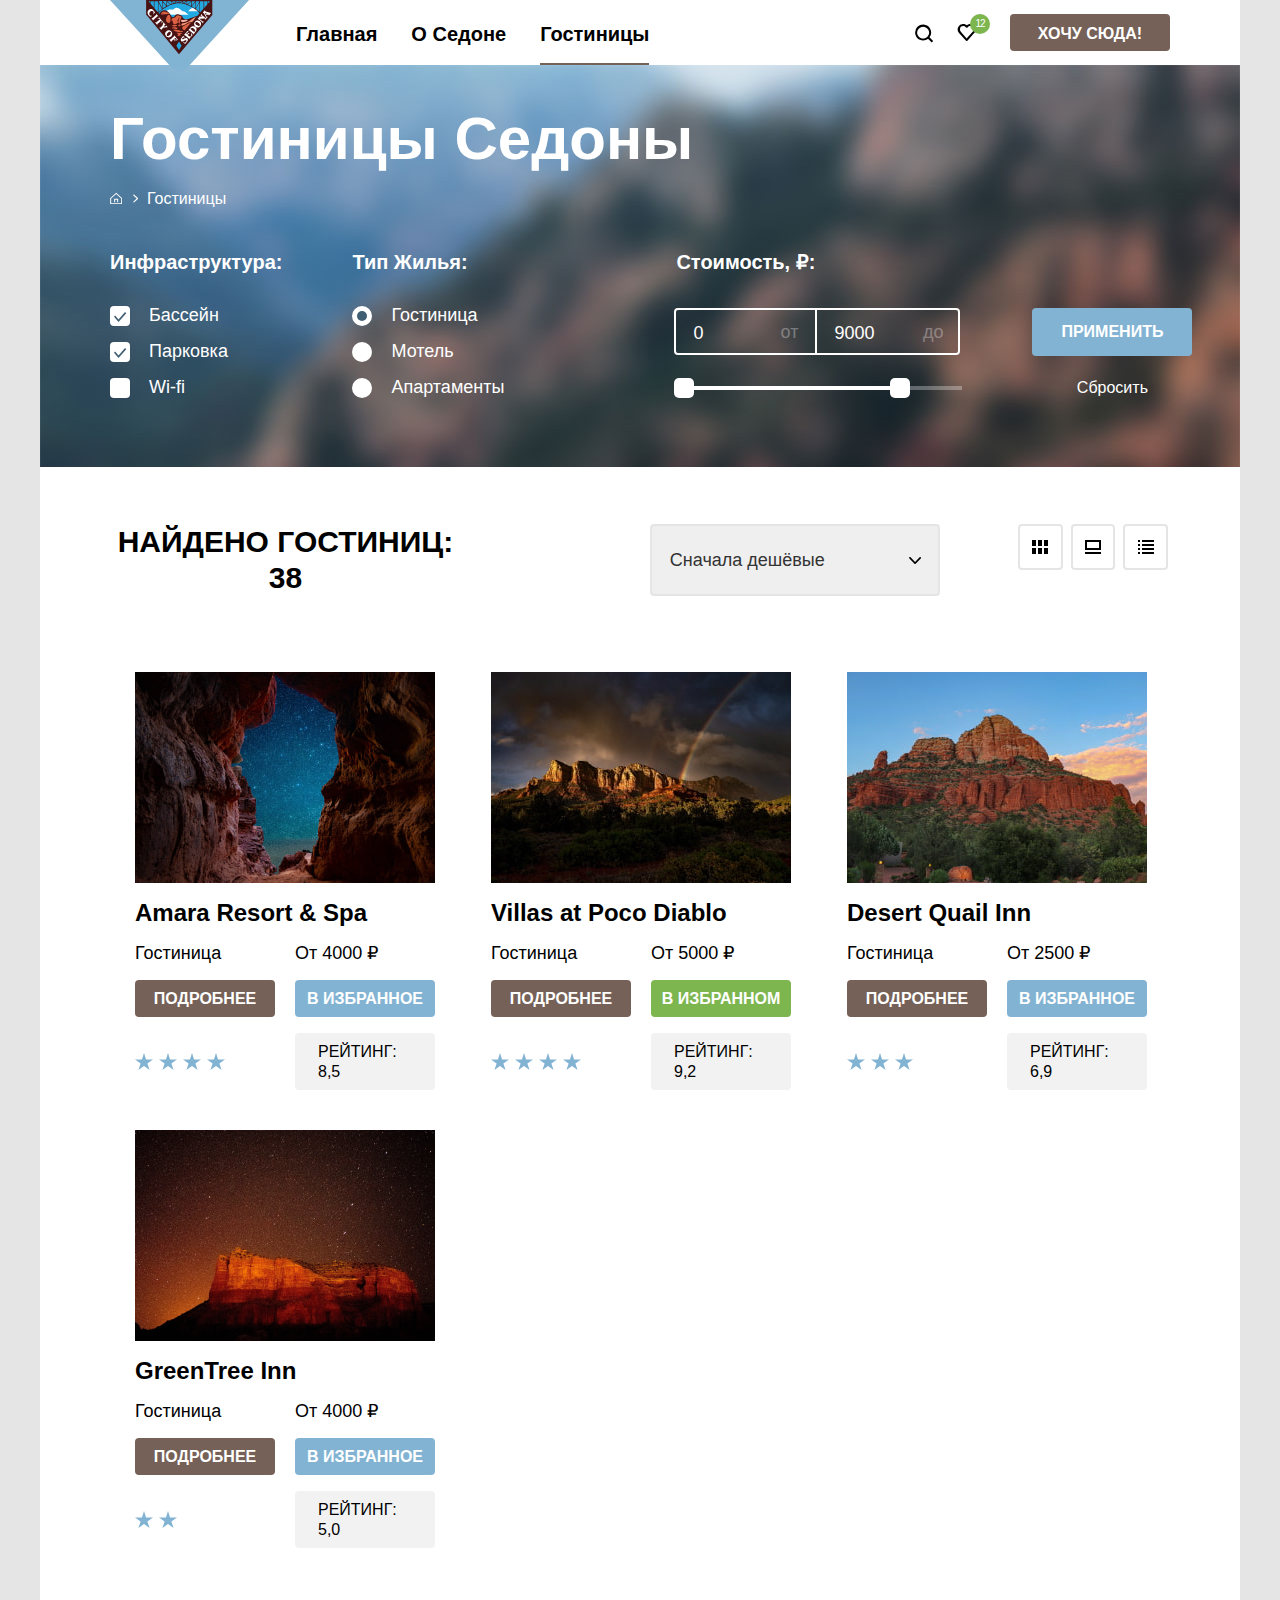
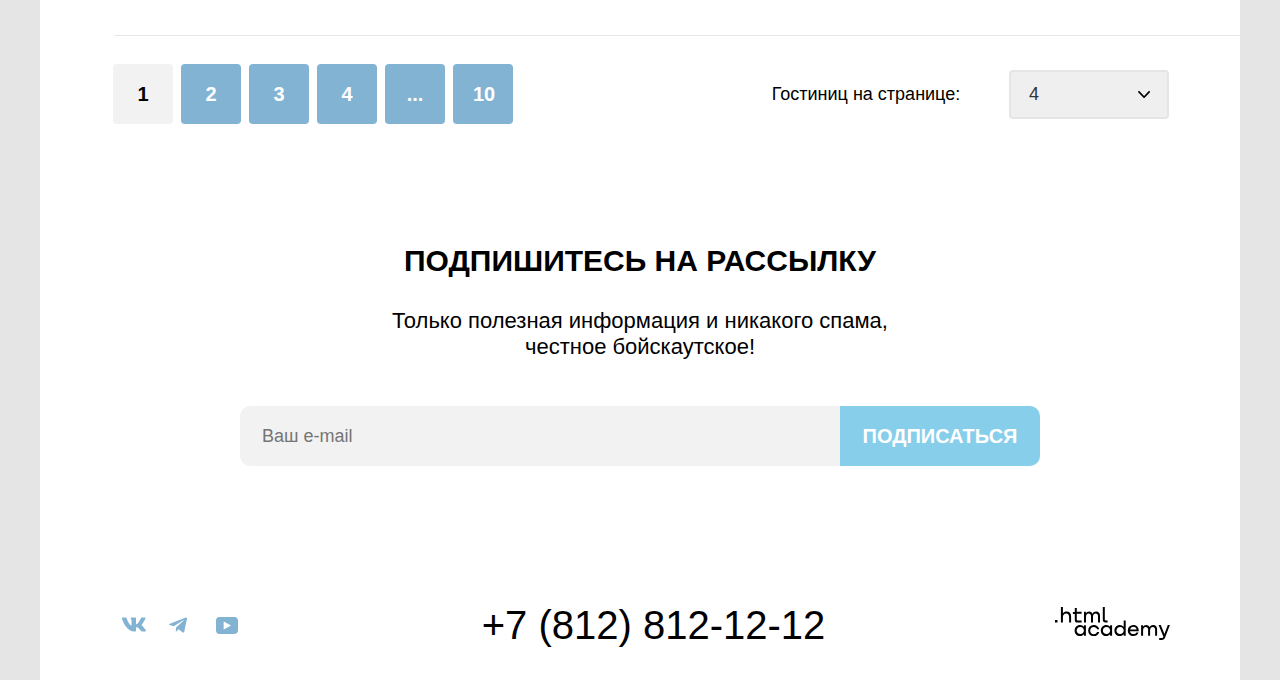
==== commit ce3c438d: "Merge pull request #11 from Eksmnva/master" ====
--- a/catalog.html
+++ b/catalog.html
@@ -28,11 +28,17 @@
         <ul class="navigation-use">
           <li class="navigation-use-item">
             <a class="navigation-use-icon search" href="#">
+              <svg aria-hidden="true" focusable="false" width="20" height="19" xmlns="http://www.w3.org/2000/svg">
+                <path fill-rule="evenodd" clip-rule="evenodd" d="m18.16 17.05-3.71-3.7c1-1.3 1.7-3 1.7-4.9 0-4.4-3.6-8-8.02-8a8.12 8.12 0 0 0-8.02 8.1c0 4.4 3.6 8 8.02 8 1.8 0 3.51-.6 4.91-1.7l3.71 3.7 1.4-1.5Zm-10.03-2.5c-3.3 0-6.02-2.7-6.02-6a6.03 6.03 0 0 1 12.04 0c0 3.3-2.71 6-6.02 6Z" />
+              </svg>
               <span class="visually-hidden">Поиск</span>
             </a>
           </li>
           <li class="navigation-use-item">
             <a class="navigation-use-icon favorite" href="#">
+              <svg aria-hidden="true" focusable="false" width="20" height="19" xmlns="http://www.w3.org/2000/svg">
+                <path fill-rule="evenodd" clip-rule="evenodd" d="M9.6 17a1 1 0 0 1-.8-.4l-7-7.9A5.4 5.4 0 0 1 6.2 0c1.3 0 2.5.5 3.5 1.3a5.5 5.5 0 0 1 9 4.1c0 1.3-.5 2.5-1.3 3.4l-7 7.9c-.2.2-.4.3-.8.3Zm-6-9.5 6 6.9 6.3-7c.5-.5.7-1.2.7-2 0-1.8-1.5-3.3-3.3-3.3-1 0-2 .5-2.7 1.3-.3.3-.6.4-1 .4L9 3.4a3.7 3.7 0 0 0-2.7-1.3 3.3 3.3 0 0 0-3.3 3.3c-.1.9.3 1.6.7 2.1-.1 0-.1 0 0 0Z" />
+              </svg>
               <span class="visually-hidden">Нравится</span>
             </a>
           </li>
--- a/styles/styles.css
+++ b/styles/styles.css
@@ -125,25 +125,16 @@
 .navigation-use-icon {
   background-position: center;
   width: 20px;
-  height: 18px;
+  height: 19px;
   display: block;
   padding: 22px 11px;
   margin: 0;
   outline: none;
-}
-
-.search {
-  background-image: url("../images-sedona/header/search.svg");
-  width: 20px;
-  height: 19px;
   background-repeat: no-repeat;
+  fill: #000000;
 }
 
 .favorite {
-  background-image: url("../images-sedona/header/favorite.svg");
-  width: 20px;
-  height: 19px;
-  background-repeat: no-repeat;
   position: relative;
   margin-right: 20px;
   padding-right: 13px
@@ -277,8 +268,7 @@
   line-height: 28px;
   font-weight: 700;
   text-transform: uppercase;
-  margin: 0;
-  margin-bottom: 30px;
+  margin: 0 0 30px 0;
 }
 
 .advantages-comfort-needs {
@@ -286,8 +276,7 @@
   line-height: 28px;
   font-weight: 700;
   text-transform: uppercase;
-  margin: 0;
-  margin-bottom: 30px;
+  margin: 0 0 30px 0;
 }
 
 .advantages-comfort-neds-description {
@@ -347,6 +336,7 @@
 
 .comfort-background {
   background: rgba(131, 179, 211, 0.12);
+  padding: 0 89px;
 }
 
 .place-background {
@@ -372,9 +362,8 @@
   font-size: 22px;
   line-height: 26px;
   padding: 0 100px;
-  margin: 0;
+  margin: 0 0 0 56px;
   font-style: normal;
-  margin-bottom: 56px;
 }
 
 .interest-button-search-hotei-in-Sedona {
@@ -385,7 +374,6 @@
   background-color: #756157;
   text-decoration: none;
   text-transform: uppercase;
-  border: #756157;
   padding: 12px 15px;
   display: block;
   width: 574px;
@@ -428,15 +416,14 @@
 }
 
 .mailing-form {
-  margin: 0 auto;
+  margin: 0 auto 54px;
   display: flex;
   width: 800px;
-  margin-bottom: 54px;
 }
 
 .mailing-field {
   padding: 20px 100px 19px 22px;
-  border-radius: 4px 0 0 4px;
+  border-radius: 10px 0 0 10px;
   border: none;
   font: inherit;
   width: 600px;
@@ -460,7 +447,7 @@
   border: 0;
   padding: 12px 15px;
   min-width: 200px;
-  border-radius: 0 4px 4px 0;
+  border-radius: 0 10px 10px 0;
   outline: none;
 }
 
@@ -543,6 +530,7 @@
 
 .breadcrumbs-item:not(:last-child) {
   margin-right: 25px;
+  position: relative;
 }
 
 .breadcrumbs-home {
@@ -554,14 +542,14 @@
   position: relative;
 }
 
-.breadcrumbs-logo::before {
+.breadcrumbs-item:not(:last-child)::before {
   background-image: url("../images-sedona/catalog-images/simbol.svg");
   width: 5px;
   height: 9px;
   position: absolute;
   content: "";
   background-repeat: no-repeat;
-  bottom: 7px;
+  bottom: 6px;
   left: 23px;
   outline: none;
 }
@@ -717,7 +705,7 @@
   z-index: 2;
   padding: 14px 0 14px;
   right: 19px;
-  font-family: 'PT Sans';
+  font-family: "PT Sans", sans-serif;
   font-style: normal;
   font-size: 18px;
   line-height: 21px;
@@ -747,7 +735,6 @@
   font: inherit;
   color: #ffffff;
   background-color: transparent;
-  border: none;
   padding: 13px 39px 9px 17px;
   border: 2px solid #ffffff;
   box-sizing: border-box;
@@ -815,7 +802,7 @@
 }
 
 .button-filters-apply {
-  font-family: "PT Sans";
+  font-family: "PT Sans", sans-serif;
   font-weight: 700;
   font-size: 16px;
   text-transform: uppercase;
@@ -831,7 +818,7 @@
 }
 
 .button-filters-reset {
-  font-family: "PT Sans";
+  font-family: "PT Sans", sans-serif;
   font-size: 16px;
   line-height: 20px;
   color: #ffffff;
@@ -852,7 +839,6 @@
   font-weight: 700;
   font-size: 30px;
   line-height: 36px;
-  align-self: start;
   margin: 0 191px 0 0;
   align-self: center;
 }
@@ -871,7 +857,7 @@
   padding: 0 18px;
   background-position: right 17px center;
   background-repeat: no-repeat;
-  background-image: url(../images-sedona/catalog-images/select.svg);
+  background-image: url("../images-sedona/catalog-images/select.svg");
 }
 
 .button-icon {
@@ -914,9 +900,8 @@
   flex-wrap: wrap;
   padding: 0 74px 0;
   list-style-type: none;
-  margin: 0;
-  position: relative;
-  margin-bottom: 96px;
+  margin: 0 0 96px 0;
+  position: relative;
 }
 
 .hotel-results::after {
@@ -966,7 +951,7 @@
 
 .hotel-button-detailed {
   font-weight: 700;
-  font-family: "PT Sans";
+  font-family: "PT Sans", sans-serif;
   font-size: 16px;
   line-height: 20px;
   text-transform: uppercase;
@@ -982,7 +967,7 @@
 
 .hotel-button-to-like {
   font-weight: 700;
-  font-family: "PT Sans";
+  font-family: "PT Sans", sans-serif;
   font-size: 16px;
   line-height: 20px;
   text-transform: uppercase;
@@ -996,7 +981,7 @@
 }
 
 .hotel-button-in-like {
-  font-family: "PT Sans";
+  font-family: "PT Sans", sans-serif;
   font-weight: 700;
   font-size: 16px;
   line-height: 20px;
@@ -1080,9 +1065,8 @@
 }
 
 .hotel-in-page {
-  margin: 0;
+  margin: 0 40px 0 0;
   text-align: start;
-  margin-right: 40px;
   padding: 20px 0 17px 0;
 }
 
@@ -1101,10 +1085,6 @@
   color: #000000;
 }
 
-.pagination-item {
-  border: 12px 24px;
-}
-
 .hotel-mountains-star {
   margin: 0 auto;
   display: block;
@@ -1356,10 +1336,8 @@
   position: fixed;
   top: 0;
   left: 0;
-  display: flex;
   width: 100%;
   height: 100%;
-  position: absolute;
   background-color: rgba(242, 242, 242, 0.8);
   display: none;
 }
@@ -1381,11 +1359,10 @@
 }
 
 .appoinment-title-conteiner {
-  margin: 0;
+  margin: 0 0 63px 0;
   display: flex;
   justify-content: space-between;
   align-items: center;
-  margin-bottom: 63px;
 }
 
 .appoinment-title {
@@ -1448,7 +1425,6 @@
 
 .field-adults-children {
   width: 44px;
-  padding: 0;
   border: none;
   background-color: #F2F2F2;
   padding: 15px 0 14px;
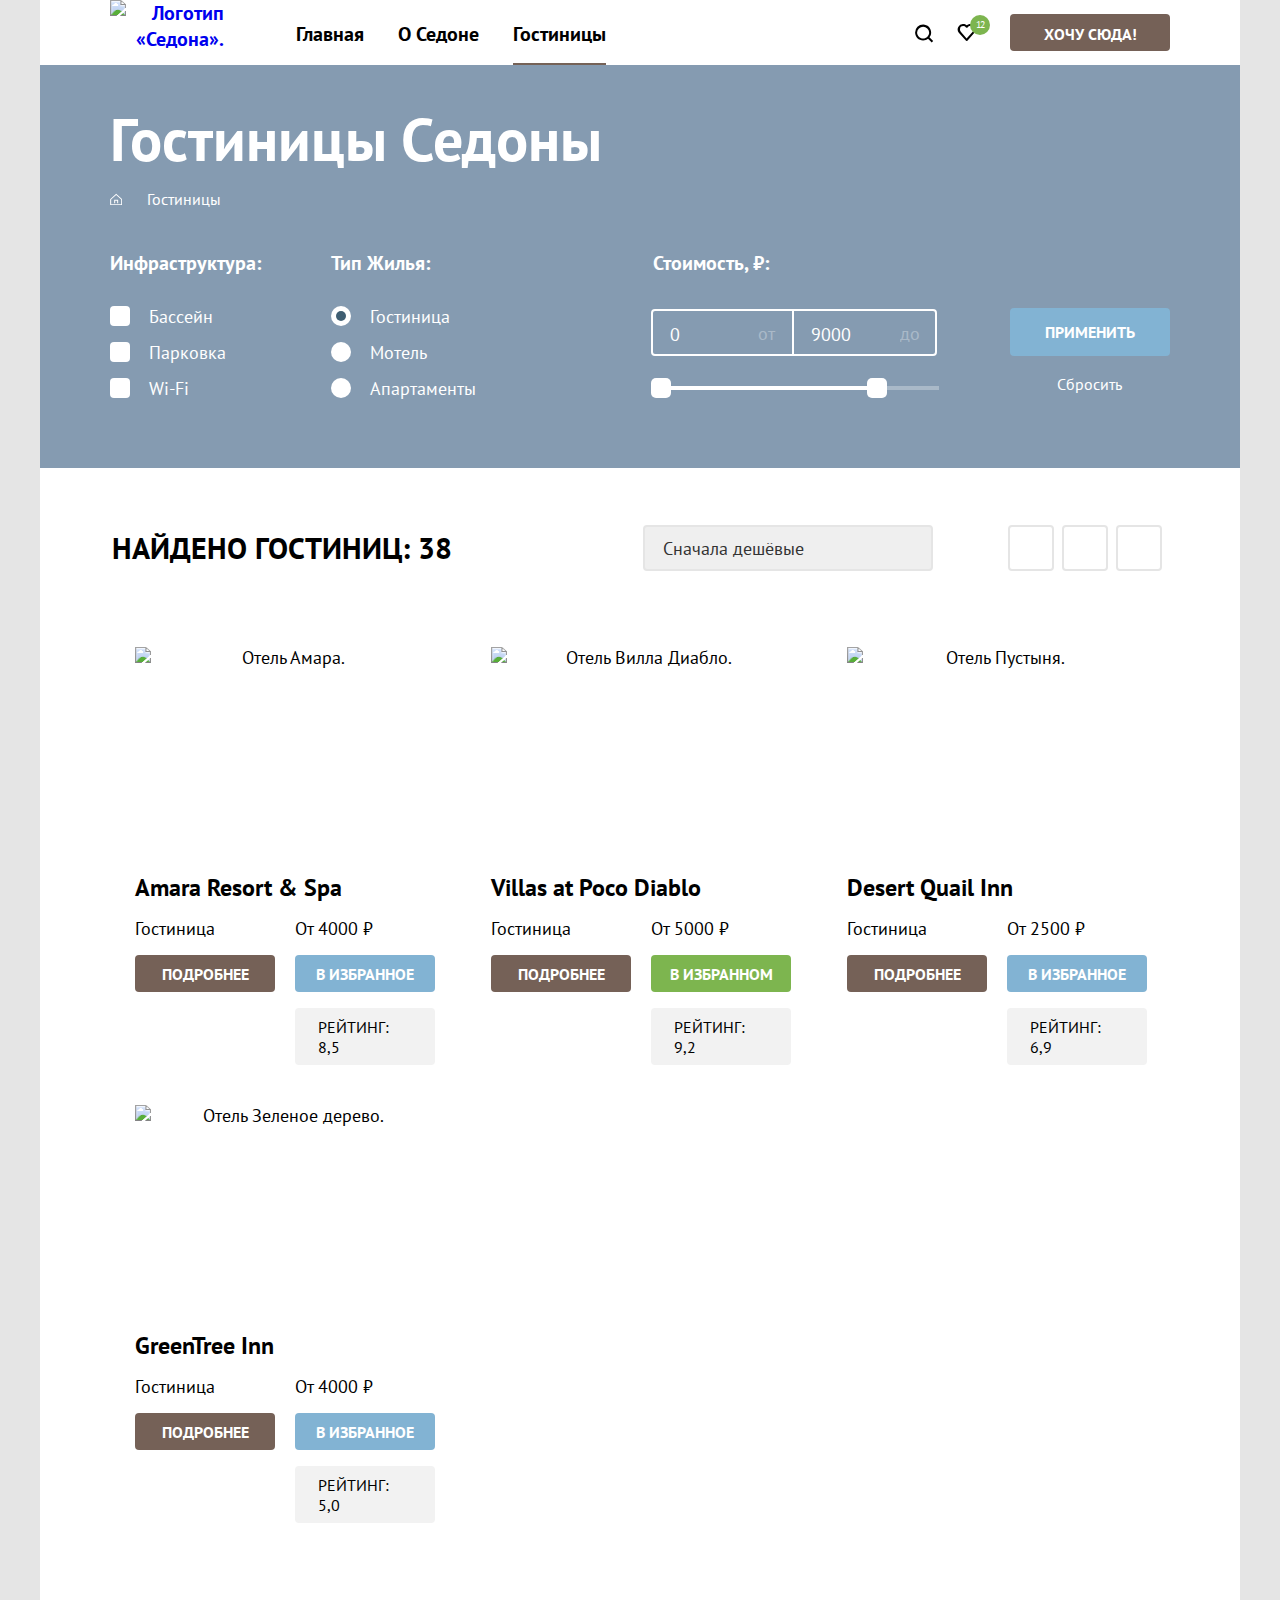
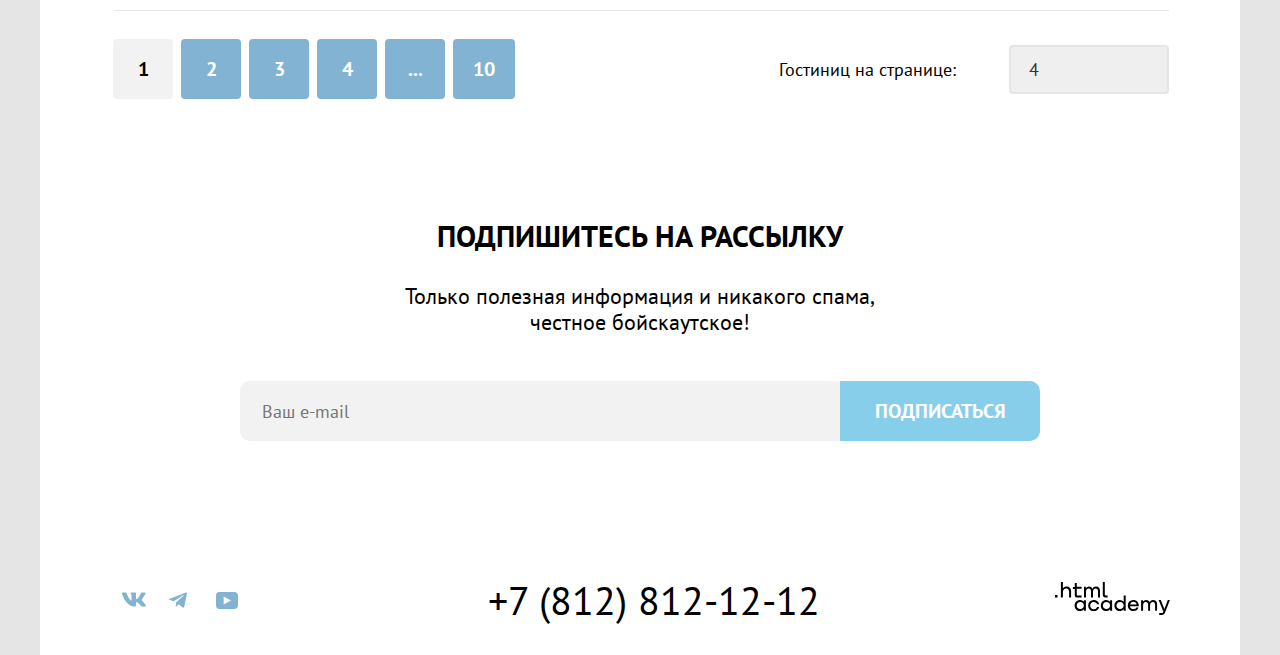
==== commit f123b710: "исправление" ====
--- a/catalog.html
+++ b/catalog.html
@@ -5,21 +5,21 @@
   <title>Седона</title>
   <link rel="stylesheet" href="./styles/styles.css">
   <link rel="icon" href="favicon.ico">
-  <link rel="icon" type="image/png" sizes="32x32" href="images-sedona/favicon.png">
+  <link rel="icon" type="image/png" sizes="32x32" href="images/favicon.png">
 </head>
 <body>
   <div class="page-conteiner page-conteiner-flex">
     <header class="page-header">
       <nav class="navigation">
         <a class="navigation-logo" href="index.html">
-          <img class="navigation-logo-page-header" src="images-sedona/header/logo-sedona.svg" width="139" height="70" alt="Логотип «Седона».">
+          <img class="navigation-logo-page-header" src="images/header/logo-sedona.svg" width="139" height="70" alt="Логотип «Седона».">
         </a>
         <ul class="navigation-list">
           <li class="navigation-list-item">
             <a class="navigation-list-link" href="index.html" title="Переход на главную страницу.">Главная</a>
           </li>
           <li class="navigation-list-item">
-            <a class="navigation-list-link" href="sedona.html" title="Информация о Седоне.">О Седоне</a>
+            <a class="navigation-list-link" href="#" title="Информация о Седоне.">О Седоне</a>
           </li>
           <li class="navigation-list-item underline">
             <a class="navigation-list-link" href="#" title="Переход к выбору гостиницы.">Гостиницы</a>
@@ -31,7 +31,7 @@
               <svg aria-hidden="true" focusable="false" width="20" height="19" xmlns="http://www.w3.org/2000/svg">
                 <path fill-rule="evenodd" clip-rule="evenodd" d="m18.16 17.05-3.71-3.7c1-1.3 1.7-3 1.7-4.9 0-4.4-3.6-8-8.02-8a8.12 8.12 0 0 0-8.02 8.1c0 4.4 3.6 8 8.02 8 1.8 0 3.51-.6 4.91-1.7l3.71 3.7 1.4-1.5Zm-10.03-2.5c-3.3 0-6.02-2.7-6.02-6a6.03 6.03 0 0 1 12.04 0c0 3.3-2.71 6-6.02 6Z" />
               </svg>
-              <span class="visually-hidden">Поиск</span>
+              <span class="visually-hidden">Поиск.</span>
             </a>
           </li>
           <li class="navigation-use-item">
@@ -39,11 +39,11 @@
               <svg aria-hidden="true" focusable="false" width="20" height="19" xmlns="http://www.w3.org/2000/svg">
                 <path fill-rule="evenodd" clip-rule="evenodd" d="M9.6 17a1 1 0 0 1-.8-.4l-7-7.9A5.4 5.4 0 0 1 6.2 0c1.3 0 2.5.5 3.5 1.3a5.5 5.5 0 0 1 9 4.1c0 1.3-.5 2.5-1.3 3.4l-7 7.9c-.2.2-.4.3-.8.3Zm-6-9.5 6 6.9 6.3-7c.5-.5.7-1.2.7-2 0-1.8-1.5-3.3-3.3-3.3-1 0-2 .5-2.7 1.3-.3.3-.6.4-1 .4L9 3.4a3.7 3.7 0 0 0-2.7-1.3 3.3 3.3 0 0 0-3.3 3.3c-.1.9.3 1.6.7 2.1-.1 0-.1 0 0 0Z" />
               </svg>
-              <span class="visually-hidden">Нравится</span>
+              <span class="visually-hidden">Нравится.</span>
             </a>
           </li>
           <li class="navigation-use-link">
-            <a class="navigation-use-button brown-button" href="#content" title="Переход на страницу с выбором гостиницы.">Хочу сюда!</a>
+            <a class="navigation-use-button brown-button" title="Переход на страницу с выбором гостиницы.">Хочу сюда!</a>
           </li>
         </ul>
       </nav>
@@ -53,7 +53,7 @@
         <h1 class="main-inner-header">Гостиницы Седоны</h1>
         <ul class="breadcrumbs">
           <li class="breadcrumbs-item">
-            <a class="breadcrumbs-logo" href="index.html"><span class="visually-hidden">Главная</span>
+            <a class="breadcrumbs-logo" href="index.html"><span class="visually-hidden">Главная.</span>
               <svg class="breadcrumbs-home" aria-hidden="true" focusable="false" width="12" height="12" xmlns="http://www.w3.org/2000/svg">
                 <path fill-rule="evenodd" clip-rule="evenodd" d="M0.162109 6.1499L6.16211 0.649902L12.1621 6.1499V12.3499H0.162109V6.1499ZM1.16211 6.5499V11.3499H11.1621V6.5499L6.16211 2.0499L1.16211 6.5499ZM5.16211 10.3499H4.16211V6.84985H8.16211V10.3499H7.16211V7.84985H5.16211V10.3499Z" />
               </svg>
@@ -64,7 +64,7 @@
           </li>
         </ul>
         <section class="infrastructure">
-          <h2 class="visually-hidden">Жилье в Седоне</h2>
+          <h2 class="visually-hidden">Жилье в Седоне.</h2>
           <form class="infrastructure-form" action="https://echo.htmlacademy.ru/" method="get">
             <fieldset class="infrastructure-filter-group checkbox-filter">
               <legend class="infrastructure-filter-title">Инфраструктура:</legend>
@@ -87,7 +87,7 @@
                   <label class="infrastructure-filter-control">
                     <input class="visually-hidden control-input" type="checkbox" name="wi-fi">
                     <span class="control-mark"></span>
-                    <span class="control-label">Wi-fi</span>
+                    <span class="control-label">Wi-Fi</span>
                   </label>
                 </li>
               </ul>
@@ -154,20 +154,19 @@
           <option value="expensive">Сначала дорогие</option>
         </select>
         <a class="button-icon card" href="#">
-          <span class="visually-hidden">Показать карточки</span>
+          <span class="visually-hidden">Показать карточки.</span>
         </a>
         <a class="button-icon sly" href="#">
-          <span class="visually-hidden">Слайдшоу</span>
+          <span class="visually-hidden">Слайдшоу.</span>
         </a>
         <a class="button-icon list" href="#">
-          <span class="visually-hidden">Показать список</span>
+          <span class="visually-hidden">Показать список.</span>
         </a>
       </div>
       <!--Карточки Гостинниц-->
       <ul class="hotel-results">
         <li class="hotel">
-          <img class="hotel-mountains" src="images-sedona/catalog-images/hotels/Amara-hotel.jpg" width="300"
-            height="211" alt="Отель Амара">
+          <img class="hotel-mountains" src="images/catalog-images/hotels/amara.jpg" width="300" height="211" alt="Отель Амара.">
           <a class="hotel-name" href="#" title="Отель Amara Resort & Spa.">Amara Resort & Spa</a>
           <span class="hotel-appellation">Гостиница</span>
           <span class="hotel-prise">От 4000 ₽</span>
@@ -182,8 +181,7 @@
           <div class="hotel-rate">Рейтинг: 8,5</div>
         </li>
         <li class="hotel">
-          <img class="hotel-mountains" src="images-sedona/catalog-images/hotels/Villas-hotel.jpg" width="300"
-            height="211" alt="Отель Вилла Диабло">
+          <img class="hotel-mountains" src="images/catalog-images/hotels/villas.jpg" width="300" height="211" alt="Отель Вилла Диабло.">
           <a class="hotel-name" href="#" title="Отель Villas at Poco Diablo.">Villas at Poco Diablo</a>
           <span class="hotel-appellation">Гостиница</span>
           <span class="hotel-prise">От 5000 ₽</span>
@@ -198,7 +196,7 @@
           <div class="hotel-rate">Рейтинг: 9,2</div>
         </li>
         <li class="hotel">
-          <img class="hotel-mountains" src="images-sedona/catalog-images/hotels/Desert-hotel.jpg" width="300" height="211" alt="Отель Пустыня">
+          <img class="hotel-mountains" src="images/catalog-images/hotels/desert.jpg" width="300" height="211" alt="Отель Пустыня.">
           <a class="hotel-name" href="#" title="Отель Desert Quail Inn.">Desert Quail Inn</a>
           <span class="hotel-appellation">Гостиница</span>
           <span class="hotel-prise">От 2500 ₽</span>
@@ -212,7 +210,7 @@
           <div class=" hotel-rate">Рейтинг: 6,9</div>
         </li>
         <li class="hotel">
-          <img class="hotel-mountains" src="images-sedona/catalog-images/hotels/GreenTree-hotel.jpg" width="300" height="211" alt="Отель Зеленое дерево">
+          <img class="hotel-mountains" src="images/catalog-images/hotels/greentree.jpg" width="300" height="211" alt="Отель Зеленое дерево.">
           <a class="hotel-name" href="#" title="Отель GreenTree Inn.">GreenTree Inn</a>
           <span class="hotel-appellation">Гостиница</span>
           <span class="hotel-prise">От 4000 ₽</span>
@@ -260,7 +258,7 @@
         <h2 class="mailing-header">Подпишитесь на рассылку</h2>
         <p class="mailing-info">Только полезная информация и никакого спама, <br> честное бойскаутское!</p>
         <form class="mailing-form" action="https://echo.htmlacademy.ru/" method="post">
-          <label for="mailing-email"><span class="visually-hidden">Ваш e-mail</span>
+          <label for="mailing-email"><span class="visually-hidden">Ваш e-mail.</span>
           </label>
           <input class="mailing-field mailing-catalog" placeholder="Ваш e-mail" type="email" name="sending-form" id="mailing-email" required>
           <button class="mailing-button blu-button" type="submit">Подписаться</button>
@@ -275,7 +273,7 @@
               <svg class="footer-social-network-item vkontakte" aria-hidden="true" focusable="false" width="24" height="17" xmlns="http://www.w3.org/2000/svg">
                 <path fill-rule="evenodd" clip-rule="evenodd" d="M23.45 1.45c.17-.55 0-.95-.8-.95h-2.62c-.67 0-.98.35-1.14.73 0 0-1.34 3.2-3.23 5.27-.61.6-.89.8-1.22.8-.17 0-.42-.2-.42-.74V1.45c0-.66-.18-.95-.74-.95H9.15c-.42 0-.67.3-.67.6 0 .61.95.76 1.05 2.5v3.8c0 .84-.16.99-.5.99-.88 0-3.05-3.21-4.33-6.89-.25-.71-.5-1-1.17-1H.9c-.75 0-.9.35-.9.73 0 .68.89 4.07 4.14 8.55 2.18 3.06 5.23 4.72 8.01 4.72 1.67 0 1.88-.37 1.88-1v-2.32c0-.73.16-.88.69-.88.38 0 1.05.2 2.61 1.67 1.78 1.75 2.07 2.53 3.08 2.53h2.62c.75 0 1.13-.37.91-1.1-.24-.72-1.09-1.77-2.21-3.02-.62-.7-1.54-1.47-1.81-1.86-.4-.49-.28-.7 0-1.14 0 0 3.2-4.43 3.53-5.93Z" />
               </svg>
-              <span class="visually-hidden">Вконтакте</span>
+              <span class="visually-hidden">Вконтакте.</span>
             </a>
           </li>
           <li class="footer-social-network-item">
@@ -283,7 +281,7 @@
               <svg class="footer-social-network-item telegram" aria-hidden="true" focusable="false" width="24" height="17" xmlns="http://www.w3.org/2000/svg">
                 <path fill-rule="evenodd" clip-rule="evenodd" d="M16.79.6.84 6.75c-1.09.43-1.08 1.04-.2 1.31l4.1 1.28 9.47-5.98c.44-.27.85-.12.52.18l-7.68 6.92-.28 4.22c.41 0 .6-.19.83-.41l1.99-1.93 4.13 3.05c.77.42 1.31.2 1.5-.7l2.72-12.8C18.22.77 17.5.27 16.79.59Z" />
               </svg>
-              <span class="visually-hidden">Телеграм</span>
+              <span class="visually-hidden">Телеграм.</span>
             </a>
           </li>
           <li class="footer-social-network-item">
@@ -291,7 +289,7 @@
               <svg class="footer-social-network-item youtube" aria-hidden="true" focusable="false" width="24" height="17" xmlns="http://www.w3.org/2000/svg">
                 <path fill-rule="evenodd" clip-rule="evenodd" d="M18.6 0H3.18C1.31 0 0 1.6 0 3.4v10.1C0 15.4 1.31 17 3.17 17h15.66c1.64 0 3.17-1.6 3.17-3.4V3.4C21.78 1.6 20.47 0 18.6 0ZM7.67 12.54V4.46L15 8.5l-7.33 4.04Z" />
               </svg>
-              <span class="visually-hidden">Ютуб</span>
+              <span class="visually-hidden">Ютуб.</span>
             </a>
           </li>
         </ul>
--- a/styles/styles.css
+++ b/styles/styles.css
@@ -2,7 +2,7 @@
   font-family: "PT Sans";
   font-style: normal;
   font-weight: 400;
-  src: url("fonts/ptsans-400.woff2") format("woff2");
+  src: url("../fonts/ptsans-400.woff2") format("woff2");
   font-display: swap;
 }
 
@@ -10,7 +10,7 @@
   font-family: "PT Sans";
   font-style: normal;
   font-weight: 700;
-  src: url("fonts/ptsans-700.woff2") format("woff2");
+  src: url("../fonts/ptsans-700.woff2") format("woff2");
   font-display: swap;
 }
 
@@ -67,19 +67,18 @@
   display: block;
   width: 139px;
   height: 65px;
-  margin-right: 47px;
-  outline: none;
+  margin: 0 47px 0 0;
 }
 
 .navigation-logo-page-header {
   position: absolute;
+  z-index: 2;
   left: 0;
-  top: 0;
-  z-index: 2;
 }
 
 .navigation-list {
   display: flex;
+  flex-wrap: wrap;
   list-style-type: none;
   margin: 0;
   padding: 0;
@@ -94,12 +93,12 @@
   align-items: center;
 }
 
-.navigation-list-item {
+.navigation-list-item:not(:last-child) {
   margin-right: 34px;
 }
 
 .navigation-list-link {
-  padding: 21px 0 16px 0;
+  padding: 21px 0 18px 0;
   display: block;
   font-weight: 700;
   text-decoration: none;
@@ -127,7 +126,7 @@
   width: 20px;
   height: 19px;
   display: block;
-  padding: 22px 11px;
+  padding: 23px 11px;
   margin: 0;
   outline: none;
   background-repeat: no-repeat;
@@ -146,7 +145,7 @@
   width: 20px;
   height: 20px;
   left: 24px;
-  top: 13px;
+  top: 15px;
   border-radius: 10px;
   position: absolute;
   text-align: center;
@@ -188,36 +187,37 @@
 }
 
 .main-logo {
-  background-image: url("../images-sedona/index-images/index-background.jpg");
-  background-size: 1200px auto;
+  background-image: url("../images/index-images/index-background.jpg");
+  background-size: 1200px;
   height: 485px;
   background-repeat: no-repeat;
   background-color: #87CEEB;
   position: relative;
-  margin-bottom: 62px;
+  margin-bottom: 63px;
+  background-size: cover;
 }
 
 .main-logo::after {
   content: "";
   background-color: #ffffff;
   position: absolute;
-  bottom: 0;
+  bottom: -2px;
   width: 1200px;
   height: 3px;
   left: 0;
 }
 
 .main-logo-welcome {
-  padding: 49px 0 83px 0;
+  padding: 51px 0 50px 0;
 }
 
 .conteiner-edge {
-  background-image: url("../images-sedona/index-images/under-edge.svg");
+  background-image: url("../images/index-images/under-edge.svg");
   height: 57px;
   background-repeat: no-repeat;
   position: absolute;
   width: 1200px;
-  bottom: 2px;
+  bottom: 1px;
 }
 
 .main-box {
@@ -323,15 +323,15 @@
 }
 
 .home {
-  background-image: url("../images-sedona/index-images/advantages/home.svg");
+  background-image: url("../images/index-images/advantages/home.svg");
 }
 
 .burger {
-  background-image: url("../images-sedona/index-images/advantages/food.svg");
+  background-image: url("../images/index-images/advantages/food.svg");
 }
 
 .present {
-  background-image: url("../images-sedona/index-images/advantages/present.svg");
+  background-image: url("../images/index-images/advantages/present.svg");
 }
 
 .comfort-background {
@@ -355,14 +355,13 @@
   line-height: 36px;
   width: 400px;
   margin: 0 auto 29px;
-
 }
 
 .interest-text {
   font-size: 22px;
   line-height: 26px;
   padding: 0 100px;
-  margin: 0 0 0 56px;
+  margin: 0 0 56px 0;
   font-style: normal;
 }
 
@@ -390,12 +389,13 @@
 }
 
 .index {
-  background-image: url("../images-sedona/index-images/background-mailing.jpg");
-  background-size: 100% auto;
+  background-image: url("../images/index-images/background-mailing.jpg");
+  width: 1200px;
   background-repeat: no-repeat;
-  background-color: #87CEEB;
+  background-color:#859bb1;
   color: #ffffff;
   text-align: center;
+  background-size: cover;
 }
 
 .mailing-header {
@@ -462,7 +462,6 @@
 
 .footer-social-network-item {
   list-style-type: none;
-
 }
 
 .footer-social-network-link {
@@ -504,10 +503,11 @@
 
 /*catalog*/
 .filter-content-conteiner {
-  background-image: url("../images-sedona/catalog-images/filter-backround.jpg");
-  background-color: #82B3D3;
+  background-image: url("../images/catalog-images/filter-backround.jpg");
+  background-color:#859bb1;
   background-repeat: no-repeat;
-  padding: 35px 70px 54px;
+  padding: 35px 70px 69px;
+  background-size: cover;
 }
 
 .main-inner-header {
@@ -543,7 +543,7 @@
 }
 
 .breadcrumbs-item:not(:last-child)::before {
-  background-image: url("../images-sedona/catalog-images/simbol.svg");
+  background-image: url("../images/catalog-images/simbol.svg");
   width: 5px;
   height: 9px;
   position: absolute;
@@ -605,7 +605,7 @@
   text-align: start;
 }
 
-.infrastructure-filter-item {
+.infrastructure-filter-item:not(:last-child) {
   margin-bottom: 15px;
 }
 
@@ -621,7 +621,6 @@
   width: 20px;
   height: 20px;
   left: 0;
-  top: 1px;
   background-color: #FFFFFF;
   border-radius: 4px;
 }
@@ -631,14 +630,14 @@
 }
 
 .control-input[type="checkbox"]:checked+.control-mark::before {
-  background-image: url(../images-sedona/catalog-images/filter.svg);
+  background-image: url(../images/catalog-images/filter.svg);
   background-repeat: no-repeat;
   width: 10px;
   height: 12px;
   background-position: center;
   position: absolute;
   content: "";
-  padding: 5px;
+  padding: 4px 3px 2px 7px;
 }
 
 .control-input[type="radio"]:checked+.control-mark::before {
@@ -669,6 +668,11 @@
 .control-input[type="radio"]:checked:focus+.control-mark {
   box-shadow: 0 0 0 3px #81b3d2;
 }
+.control-input[type="checkbox"]:disabled+.control-mark,
+.control-input[type="radio"]:disabled+.control-mark {
+  box-shadow: 0 0 0 3px #000000;
+  background-color: #F2F2F2;
+}
 
 .prise-filter {
   margin: 0 70px 0 0;
@@ -688,7 +692,7 @@
 
 .range-window {
   display: flex;
-  margin-bottom: 31px;
+  margin-bottom: 30px;
 }
 
 .range-window-left {
@@ -812,9 +816,9 @@
   padding: 14px 15px;
   border-radius: 4px;
   border: none;
-  margin-bottom: 7px;
   min-width: 160px;
   outline: none;
+  margin-bottom: 13px;
 }
 
 .button-filters-reset {
@@ -823,10 +827,10 @@
   line-height: 20px;
   color: #ffffff;
   background-color: inherit;
-  border: 0;
   margin: 0;
-  padding: 15px;
-  outline: none;
+  padding: 5px 14px;
+  outline: none;
+  border: none;
 }
 
 .hotels-found {
@@ -844,7 +848,7 @@
 }
 
 .select-control-hotels {
-  margin: 0 78px 0 0;
+  margin: 0 75px 0 0;
   min-width: 290px;
 }
 
@@ -855,9 +859,10 @@
   border-radius: 4px;
   appearance: none;
   padding: 0 18px;
+  outline: none;
   background-position: right 17px center;
   background-repeat: no-repeat;
-  background-image: url("../images-sedona/catalog-images/select.svg");
+  background-image: url("../images/catalog-images/select.svg");
 }
 
 .button-icon {
@@ -874,21 +879,21 @@
 }
 
 .card {
-  background-image: url("../images-sedona/catalog-images/icon-table.svg");
+  background-image: url("../images/catalog-images/icon-table.svg");
   width: 16px;
   height: 14px;
   background-repeat: no-repeat;
 }
 
 .sly {
-  background-image: url("../images-sedona/catalog-images/icon-slideshow.svg");
+  background-image: url("../images/catalog-images/icon-slideshow.svg");
   width: 16px;
   height: 14px;
   background-repeat: no-repeat;
 }
 
 .list {
-  background-image: url("../images-sedona/catalog-images/icon-list.svg");
+  background-image: url("../images/catalog-images/icon-list.svg");
   width: 16px;
   height: 14px;
   background-repeat: no-repeat;
@@ -909,7 +914,7 @@
   height: 1px;
   content: "";
   bottom: -68px;
-  width: 1126px;
+  width: 1055px;
   position: absolute;
   display: block;
 }
@@ -978,6 +983,7 @@
   border: 0;
   border-radius: 4px;
   outline: none;
+  min-width: 110px;
 }
 
 .hotel-button-in-like {
@@ -1003,7 +1009,7 @@
 }
 
 .hotel-star {
-  background-image: url("../images-sedona/catalog-images/star.svg");
+  background-image: url("../images/catalog-images/star.svg");
   width: 18px;
   height: 17px;
   background-repeat: no-repeat;
@@ -1037,7 +1043,11 @@
   padding: 0;
   margin: 0 250px 0 0;
 }
-
+.pagination-item {
+  min-width: 60px;
+  height: 60px;
+  box-sizing: border-box;
+}
 .pagination-item:not(:last-child) {
   margin-right: 8px;
 }
@@ -1048,10 +1058,7 @@
   line-height: 36px;
   text-decoration: none;
   color: #ffffff;
-  width: 60px;
-  height: 60px;
   background-color: #82B3D3;
-  box-sizing: border-box;
   display: block;
   border-radius: 4px;
   padding: 12px 20px;
@@ -1061,7 +1068,6 @@
 .grey-button {
   background-color: #F2F2F2;
   color: #000000;
-  border-radius: 4px;
 }
 
 .hotel-in-page {
@@ -1219,6 +1225,7 @@
 
 .footer-logo-academy:focus {
   fill: #756157;
+  outline: none;
 }
 
 .footer-logo-academy:active {
@@ -1232,6 +1239,7 @@
 
 .footer-social-network-item:focus {
   fill: #68A2CA;
+  outline: none;
 }
 
 .footer-social-network-item:active {
@@ -1260,23 +1268,24 @@
 }
 
 /*селекты*/
-select:hover {
+.select:hover {
   border-color: #83B3D3;
 }
 
-select:focus {
+.select:focus {
   border-color: #83B3D3;
 }
 
-select:active {
+.select:active {
   border-color: #3F5E72;
-}
-
-select:disabled {
+  outline: none;
+}
+
+.select:disabled {
   border-color: rgba(0, 0, 0, 0.3);
   color: rgba(0, 0, 0, 0.3);
   color: rgba(0, 0, 0, 0.3);
-  background-image: url("../images-sedona/catalog-images/select-grey.svg");
+  background-image: url("../images/catalog-images/select-grey.svg");
 }
 
 /*ссылка на отель*/
@@ -1322,7 +1331,7 @@
 }
 
 .button-filters-reset:focus {
-  box-shadow: 0 0 0 3px #83B3D3;
+  box-shadow: inset 0 0 0 3px #83B3D3;
   border-radius: 4px;
 }
 
@@ -1338,6 +1347,7 @@
   left: 0;
   width: 100%;
   height: 100%;
+  z-index: 2;
   background-color: rgba(242, 242, 242, 0.8);
   display: none;
 }
@@ -1348,7 +1358,9 @@
   background-color: #ffffff;
   border-radius: 30px;
   box-shadow: 0 25px 50px rgba(0, 0, 0, 0.15);
-  padding: 62px 70px 70px 70px;
+  padding: 54px 70px 70px 70px;
+  box-sizing: border-box;
+  width: 715px;
 }
 
 .field-date::placeholder {
@@ -1359,7 +1371,7 @@
 }
 
 .appoinment-title-conteiner {
-  margin: 0 0 63px 0;
+  margin: 0 0 56px 0;
   display: flex;
   justify-content: space-between;
   align-items: center;
@@ -1374,18 +1386,18 @@
   padding: 0;
 }
 
-.seach-button-reset {
+.search-button-reset {
   border-radius: 50%;
   width: 53px;
   height: 53px;
   border: none;
   background-color: #f2f2f2;
   position: relative;
-}
-
-/*крестик*/
-.seach-button-reset::before,
-.seach-button-reset::after {
+  outline: none;
+}
+
+.search-button-reset::before,
+.search-button-reset::after {
   position: absolute;
   top: 25px;
   left: 19px;
@@ -1395,19 +1407,29 @@
   content: "";
 }
 
-.seach-button-reset::before {
+.search-button-reset::before {
   transform: rotate(45deg);
 }
 
-.seach-button-reset::after {
+.search-button-reset::after {
   transform: rotate(-45deg);
+}
+
+.search-button-reset:focus {
+  box-shadow: 0 0 0 3px #83B3D3;
+}
+
+.search-button-reset:active::before,
+.search-button-reset:active::after {
+  background-color: #000000;
+  opacity: 0.3;
 }
 
 .field-group {
   display: flex;
   justify-content: space-between;
   align-items: center;
-  margin: 0;
+  margin: 0 0 7px 0;
 }
 
 .form-label {
@@ -1424,10 +1446,12 @@
 
 
 .field-adults-children {
-  width: 44px;
+  width: 29px;
   border: none;
   background-color: #F2F2F2;
-  padding: 15px 0 14px;
+  padding: 17px 0px 17px 4px;
+  font-family: "PT Sans", sans-serif;
+  outline: none;
 }
 
 .field-adults-children::placeholder {
@@ -1440,7 +1464,7 @@
 }
 
 .appoinment-text {
-  margin: 0;
+  margin: 0 0 11px 0;
   padding: 0;
   font-weight: 400;
   font-size: 16px;
@@ -1458,7 +1482,7 @@
 }
 
 .field-date {
-  background-image: url("../images-sedona/calendar.svg");
+  background-image: url("../images/calendar.svg");
   width: 420px;
   height: 50px;
   border-radius: 4px;
@@ -1469,6 +1493,31 @@
   box-sizing: border-box;
   border: none;
   padding: 3px 100px 3px 19px;
+  font-family: "PT Sans", sans-serif;
+  outline: none;
+  color: rgba(0, 0, 0, 0.6);
+}
+
+.field-date:hover {
+  background-color: #E6E6E6;
+  color: rgba(0, 0, 0, 0.6);
+}
+
+.field-date:focus {
+  background-color: #E6E6E6;
+  box-shadow: 0 0 0 3px #83B3D3;
+  color: rgba(0, 0, 0, 0.6);
+}
+
+.field-date:active {
+  background-color: #E6E6E6;
+  outline: 2px solid #000000;
+  color: #000000;
+}
+
+.field-date:disabled {
+  background-color: #b8b5b5;
+  outline: 2px solid #a6a4a4;
 }
 
 .button-adults-children {
@@ -1486,7 +1535,7 @@
   border-radius: 4px;
   align-items: center;
   box-sizing: border-box;
-  justify-content: space-around;
+  justify-content: space-evenly;
 }
 
 .button-minus {
@@ -1518,6 +1567,7 @@
   opacity: 0.3;
   content: "";
   right: 6px;
+  top: 12px;
 }
 
 .button-adults-children:focus {
@@ -1565,8 +1615,58 @@
   position: relative;
 }
 
+.label-children {
+  position: relative;
+}
+
+.tooltip {
+  position: absolute;
+  left: 53px;
+}
+
+.tooltip-toggle {
+  border: none;
+  background-color: #83B3D3;
+  display: block;
+  top: 11px;
+  width: 25px;
+  height: 25px;
+  border-radius: 50%;
+  outline: none;
+}
+.tooltip-toggle:hover,
+.tooltip-toggle:focus {
+  background-color: #68A2CA;
+}
+.tooltip-text {
+  box-sizing: border-box;
+  background-color: #333333;
+  color: #ffffff;
+  text-align: start;
+  font-size: 16px;
+  line-height: 21px;
+  font-weight: 400;
+  text-transform: none;
+  padding: 15px 18px 22px 22px;
+  border-radius: 10px;
+  width: 256px;
+  position: absolute;
+  top: 40px;
+  transform: translateX(-50%);
+  display: none;
+  z-index: 1;
+  left: 50%;
+  box-shadow: 0px 15px 30px rgba(0, 0, 0, 0.3);;
+}
+
+.tooltip-toggle:hover+.tooltip-text,
+.tooltip-toggle:focus+.tooltip-text {
+  display: block;
+}
+
 .button-search {
   text-transform: uppercase;
+  font-family: "PT Sans", sans-serif;
   font-size: 20px;
   line-height: 36px;
   color: #ffffff;
@@ -1576,57 +1676,29 @@
   width: 575px;
   height: 60px;
   box-sizing: border-box;
-}
-
-.field-group-children:last-child::before {
-  color: #ffffff;
-  background-color: #83B3D3;
-  width: 25px;
-  height: 25px;
-  left: 53px;
-  top: 12px;
-  border-radius: 50%;
-  position: absolute;
-  text-align: center;
-  box-sizing: border-box;
+  outline: none;
+}
+
+.button-search:hover {
+  background-color: #68A2CA;
+}
+
+.button-search:focus {
+  background-color: #68A2CA;
+  box-shadow: 0 0 0 3px #756257;
+}
+
+.button-search:active {
+  background-color: #68A2CA;
+  color: rgba(255, 255, 255, 0.3);
+}
+
+.tooltip-text::before {
+  border-bottom: 8px solid #333333;
+  border-left: 9px solid transparent;
+  border-right: 9px solid transparent;
   content: "";
-}
-
-.label-children {
-  position: relative;
-}
-
-.label-children::before {
-  position: absolute;
-  background-image: url("../images-sedona/info.svg");
-  width: 1px;
-  height: 9px;
-  content: "";
-  left: 65px;
-  top: 9px;
-  z-index: 2;
-}
-
-.tooltip-text {
-  box-sizing: border-box;
-  background-color: #333333;
-  color: #ffffff;
-  font-size: 16px;
-  line-height: 20px;
-  font-weight: 400;
-  text-transform: none;
-  padding: 15px 18px 18px 22px;
-  border-radius: 10px;
-  width: 256px;
-  position: absolute;
-  top: 45px;
-  transform: translateX(-50%);
-  display: none;
-  visibility: hidden;
-  z-index: 1;
-  left: 50%;
-}
-.field-group-children:last-child:hover::before + .tooltip-text,
-.field-group-children:last-child:focus::before + .tooltip-text {
-  display: block;
-}
+  position: absolute;
+  bottom: 142px;
+  right: 119px;
+}